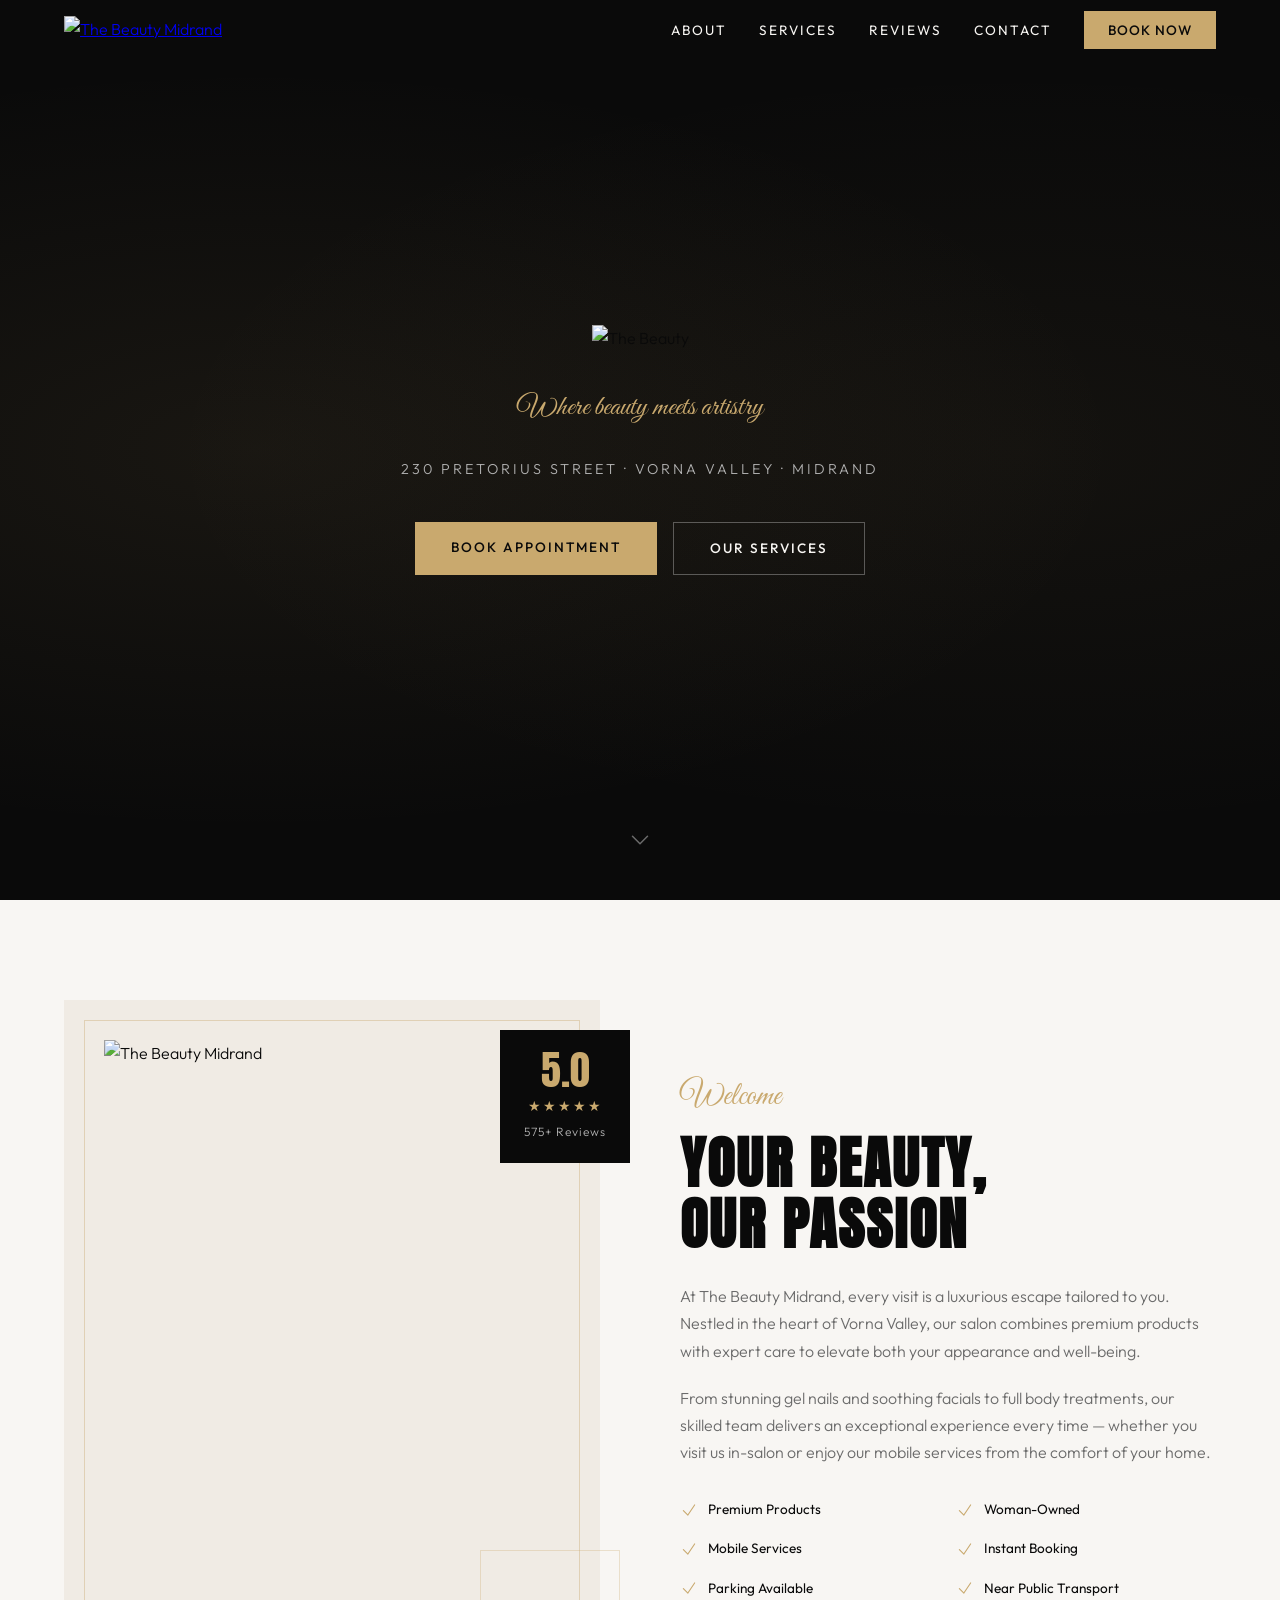
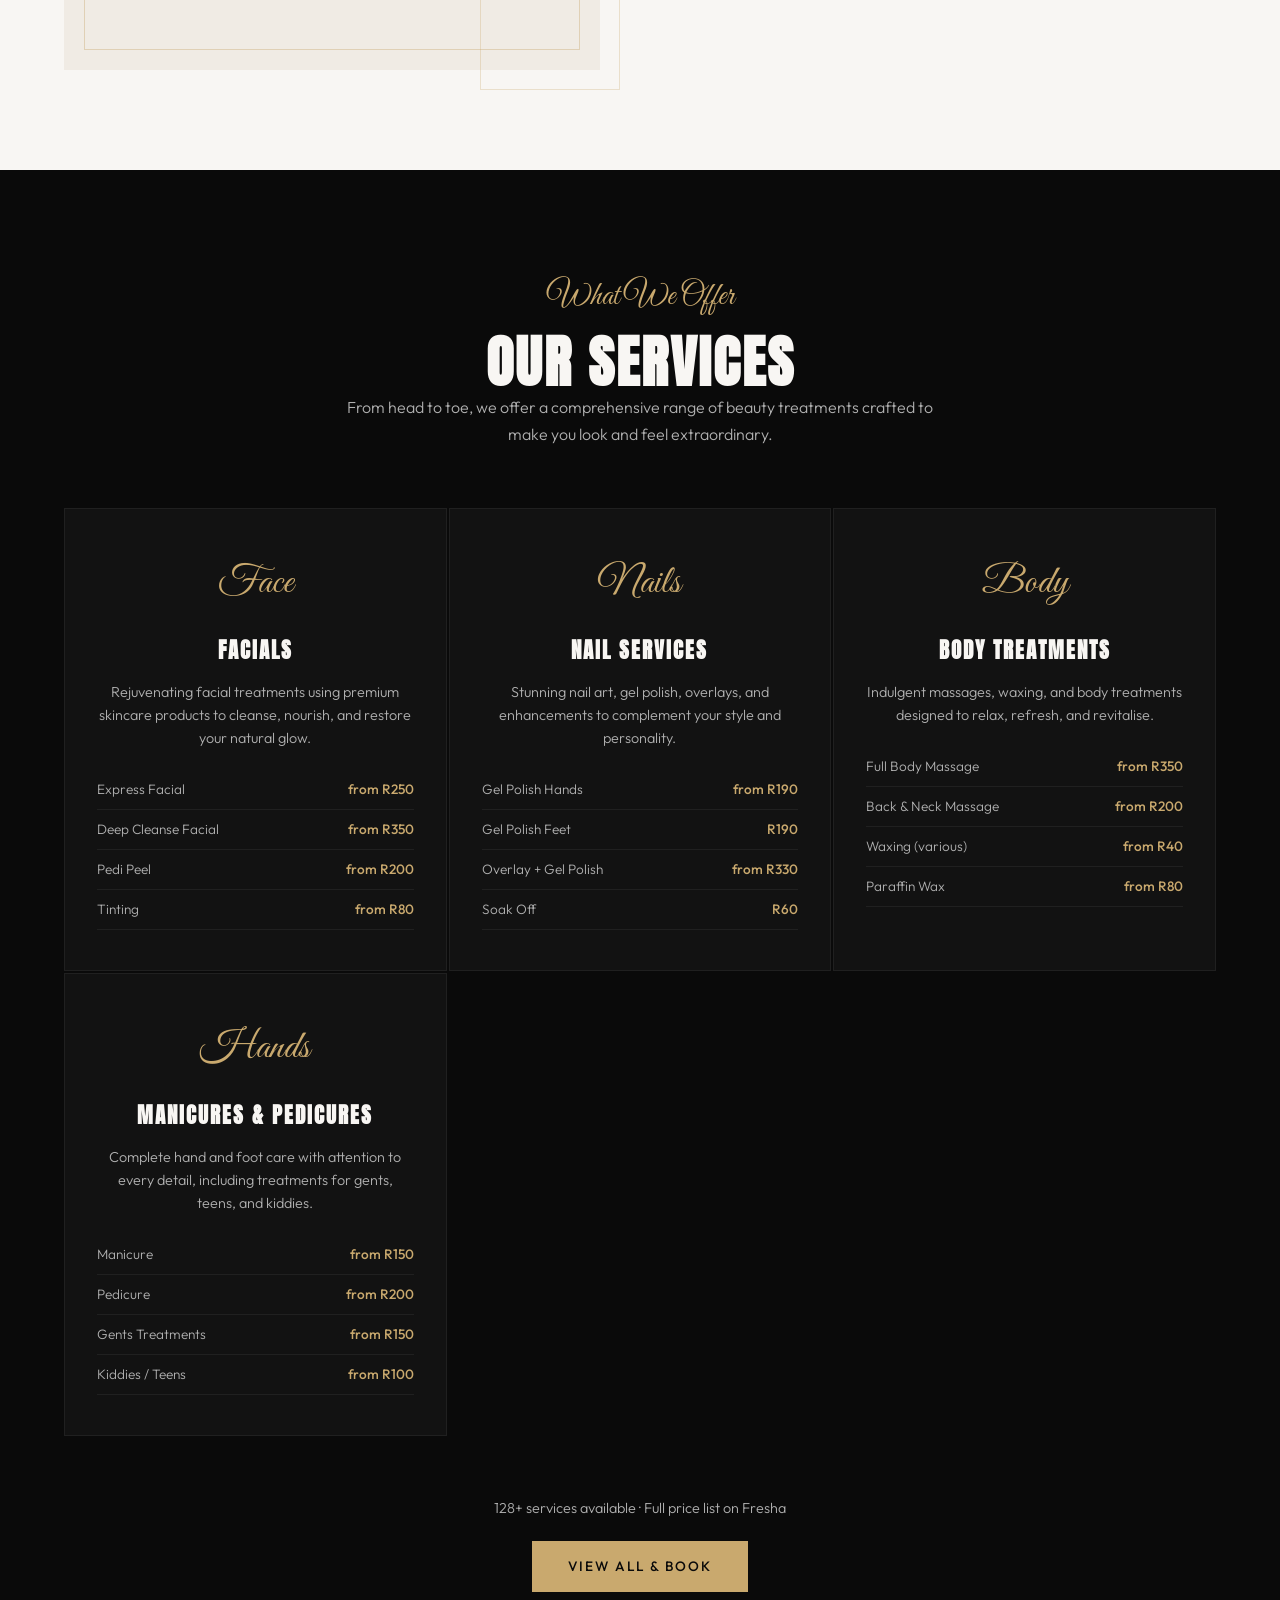
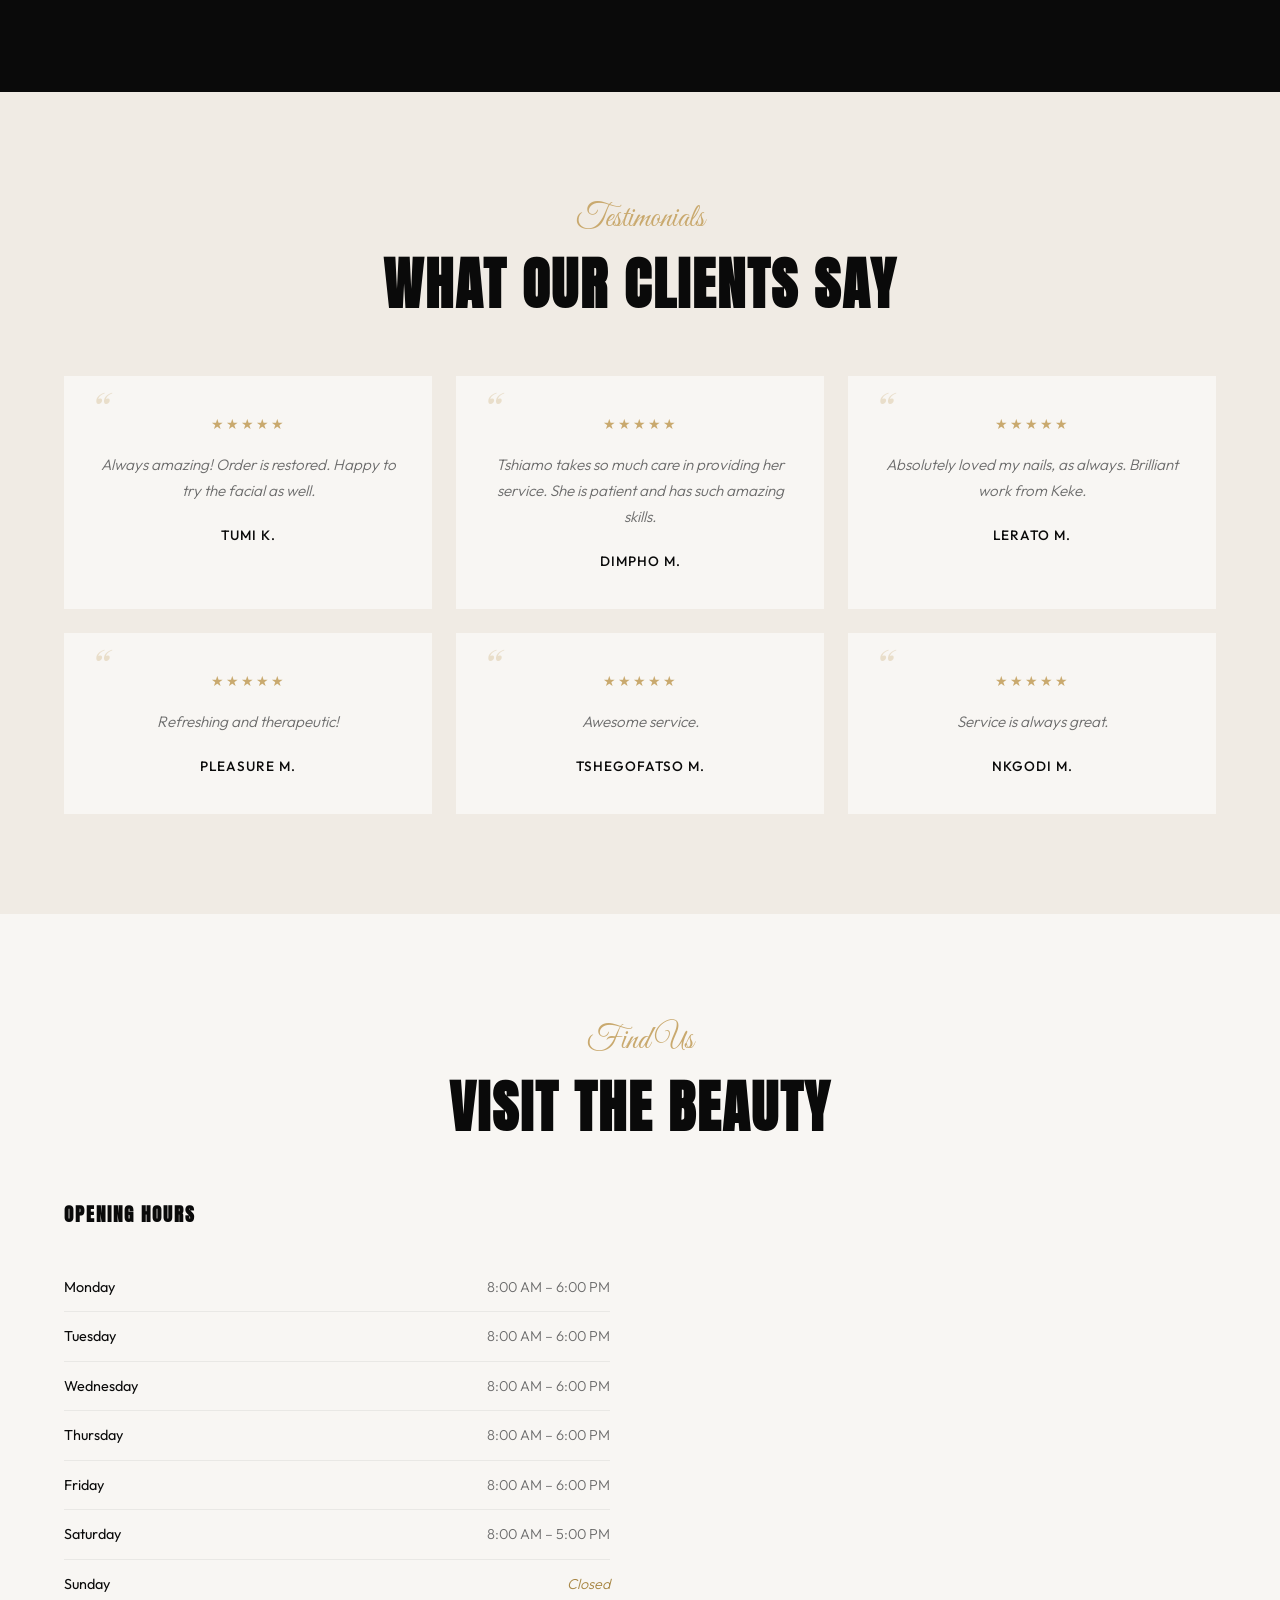
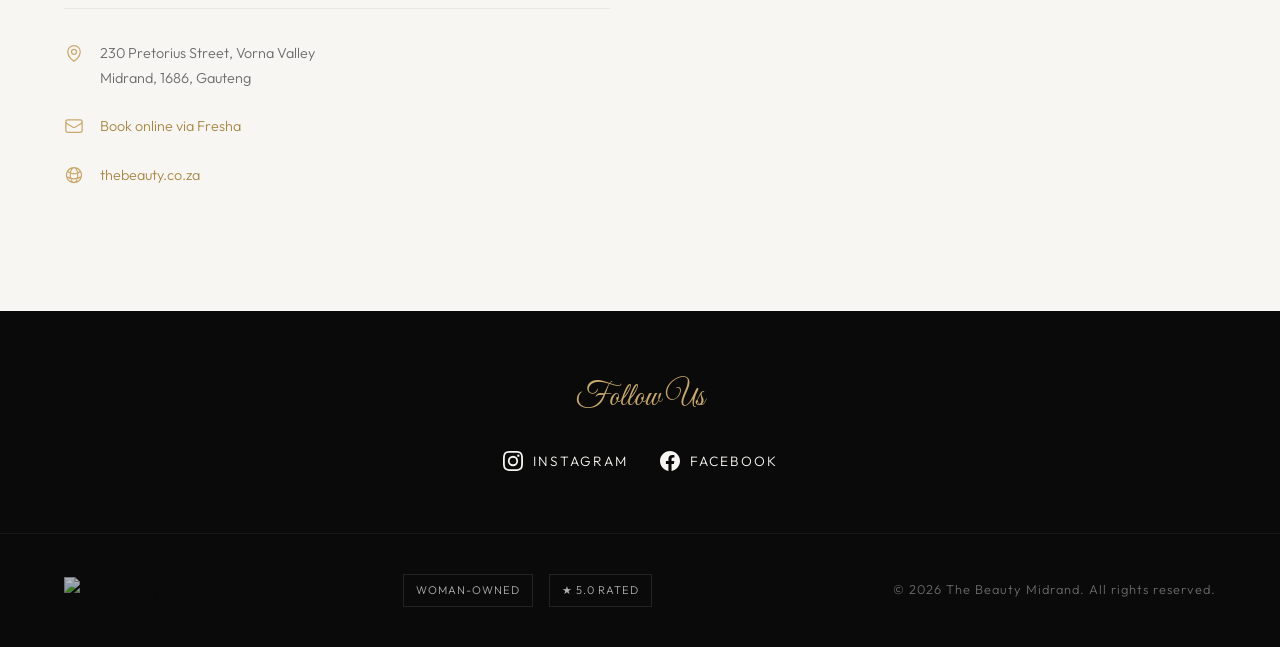
==== index.html @ 331b1744 "Add files via upload" ====
<!DOCTYPE html>
<html lang="en">
<head>
<meta charset="UTF-8">
<meta name="viewport" content="width=device-width, initial-scale=1.0">
<title>The Beauty Midrand | Face · Body · Nails</title>
<meta name="description" content="The Beauty Midrand - Premium beauty salon in Vorna Valley, Midrand. Face, body & nail treatments. 5-star rated. Book online now.">
<link rel="preconnect" href="https://fonts.googleapis.com">
<link rel="preconnect" href="https://fonts.gstatic.com" crossorigin>
<link href="https://fonts.googleapis.com/css2?family=Anton&family=Great+Vibes&family=Outfit:wght@300;400;500;600&display=swap" rel="stylesheet">
<style>
*, *::before, *::after { margin: 0; padding: 0; box-sizing: border-box; }

:root {
  --black: #0a0a0a;
  --white: #f8f6f3;
  --cream: #f0ebe4;
  --warm: #c9a96e;
  --warm-light: #d4bc8b;
  --warm-dark: #a88745;
  --gray: #6b6b6b;
  --gray-light: #b0b0b0;
  --font-display: 'Anton', sans-serif;
  --font-script: 'Great Vibes', cursive;
  --font-body: 'Outfit', sans-serif;
}

html { scroll-behavior: smooth; }

body {
  font-family: var(--font-body);
  background: var(--white);
  color: var(--black);
  overflow-x: hidden;
  font-weight: 300;
  line-height: 1.7;
}

/* ── UTILITY ── */
.container { max-width: 1200px; margin: 0 auto; padding: 0 24px; }
.section-pad { padding: 100px 0; }
.text-center { text-align: center; }

.section-label {
  font-family: var(--font-script);
  font-size: clamp(1.4rem, 3vw, 2rem);
  color: var(--warm);
  display: block;
  margin-bottom: 8px;
}

.section-title {
  font-family: var(--font-display);
  font-size: clamp(2rem, 5vw, 3.5rem);
  text-transform: uppercase;
  letter-spacing: 2px;
  line-height: 1.1;
}

/* ── NAVIGATION ── */
nav {
  position: fixed;
  top: 0;
  left: 0;
  width: 100%;
  z-index: 1000;
  padding: 16px 0;
  transition: all 0.4s ease;
}

nav.scrolled {
  background: rgba(10,10,10,0.95);
  backdrop-filter: blur(20px);
  padding: 10px 0;
  box-shadow: 0 2px 40px rgba(0,0,0,0.3);
}

nav .container {
  display: flex;
  justify-content: space-between;
  align-items: center;
}

.nav-logo img {
  height: 50px;
  transition: height 0.3s;
}

nav.scrolled .nav-logo img { height: 40px; }

.nav-links {
  display: flex;
  list-style: none;
  gap: 32px;
  align-items: center;
}

.nav-links a {
  color: var(--white);
  text-decoration: none;
  font-size: 0.85rem;
  font-weight: 400;
  letter-spacing: 2px;
  text-transform: uppercase;
  transition: color 0.3s;
  position: relative;
}

.nav-links a::after {
  content: '';
  position: absolute;
  bottom: -4px;
  left: 0;
  width: 0;
  height: 1px;
  background: var(--warm);
  transition: width 0.3s;
}

.nav-links a:hover { color: var(--warm); }
.nav-links a:hover::after { width: 100%; }

.nav-cta {
  background: var(--warm) !important;
  color: var(--black) !important;
  padding: 10px 24px;
  font-weight: 500 !important;
  letter-spacing: 1px !important;
  transition: all 0.3s !important;
}

.nav-cta::after { display: none !important; }
.nav-cta:hover { background: var(--warm-light) !important; transform: translateY(-1px); }

.mobile-toggle {
  display: none;
  flex-direction: column;
  gap: 5px;
  cursor: pointer;
  z-index: 1001;
}

.mobile-toggle span {
  width: 28px;
  height: 2px;
  background: var(--white);
  transition: all 0.3s;
}

/* ── HERO ── */
.hero {
  min-height: 100vh;
  background: var(--black);
  display: flex;
  align-items: center;
  justify-content: center;
  position: relative;
  overflow: hidden;
}

.hero::before {
  content: '';
  position: absolute;
  inset: 0;
  background:
    radial-gradient(ellipse at 20% 50%, rgba(201,169,110,0.08) 0%, transparent 60%),
    radial-gradient(ellipse at 80% 50%, rgba(201,169,110,0.05) 0%, transparent 60%);
}

.hero-content {
  text-align: center;
  position: relative;
  z-index: 2;
}

.hero-logo {
  width: min(340px, 70vw);
  margin-bottom: 32px;
  animation: fadeUp 1.2s ease both;
}

.hero-tagline {
  font-family: var(--font-script);
  color: var(--warm);
  font-size: clamp(1.2rem, 3vw, 1.8rem);
  animation: fadeUp 1.2s ease 0.3s both;
}

.hero-sub {
  color: var(--gray-light);
  font-size: 0.9rem;
  letter-spacing: 3px;
  text-transform: uppercase;
  margin-top: 24px;
  animation: fadeUp 1.2s ease 0.5s both;
}

.hero-buttons {
  margin-top: 40px;
  display: flex;
  gap: 16px;
  justify-content: center;
  flex-wrap: wrap;
  animation: fadeUp 1.2s ease 0.7s both;
}

.btn {
  display: inline-block;
  padding: 14px 36px;
  font-family: var(--font-body);
  font-size: 0.85rem;
  font-weight: 500;
  letter-spacing: 2px;
  text-transform: uppercase;
  text-decoration: none;
  transition: all 0.3s ease;
  cursor: pointer;
  border: none;
}

.btn-primary {
  background: var(--warm);
  color: var(--black);
}

.btn-primary:hover {
  background: var(--warm-light);
  transform: translateY(-2px);
  box-shadow: 0 8px 30px rgba(201,169,110,0.3);
}

.btn-outline {
  background: transparent;
  color: var(--white);
  border: 1px solid rgba(255,255,255,0.3);
}

.btn-outline:hover {
  border-color: var(--warm);
  color: var(--warm);
}

.scroll-indicator {
  position: absolute;
  bottom: 40px;
  left: 50%;
  transform: translateX(-50%);
  animation: bounce 2s infinite;
}

.scroll-indicator svg {
  width: 24px;
  height: 24px;
  stroke: var(--gray);
}

/* ── ABOUT ── */
.about { background: var(--white); }

.about-grid {
  display: grid;
  grid-template-columns: 1fr 1fr;
  gap: 80px;
  align-items: center;
}

.about-visual {
  position: relative;
}

.about-visual-box {
  width: 100%;
  aspect-ratio: 4/5;
  background: var(--cream);
  position: relative;
  overflow: hidden;
}

.about-visual-box::before {
  content: '';
  position: absolute;
  inset: 20px;
  border: 1px solid var(--warm);
  opacity: 0.4;
}

.about-visual-accent {
  position: absolute;
  bottom: -20px;
  right: -20px;
  width: 140px;
  height: 140px;
  border: 1px solid var(--warm);
  opacity: 0.3;
}

.about-rating {
  position: absolute;
  top: 30px;
  right: -30px;
  background: var(--black);
  color: var(--white);
  padding: 20px 24px;
  text-align: center;
  z-index: 2;
}

.about-rating-number {
  font-family: var(--font-display);
  font-size: 2.5rem;
  color: var(--warm);
  line-height: 1;
}

.about-rating-stars {
  color: var(--warm);
  font-size: 0.9rem;
  letter-spacing: 2px;
  margin: 4px 0;
}

.about-rating-count {
  font-size: 0.75rem;
  color: var(--gray-light);
  letter-spacing: 1px;
}

.about-text p {
  color: var(--gray);
  margin-bottom: 20px;
  font-size: 1rem;
}

.about-features {
  display: grid;
  grid-template-columns: 1fr 1fr;
  gap: 16px;
  margin-top: 32px;
}

.about-feature {
  display: flex;
  align-items: center;
  gap: 10px;
  font-size: 0.85rem;
  color: var(--black);
  font-weight: 400;
}

.about-feature svg {
  width: 18px;
  height: 18px;
  color: var(--warm);
  flex-shrink: 0;
}

/* ── SERVICES ── */
.services { background: var(--black); color: var(--white); }

.services-intro {
  max-width: 600px;
  margin: 0 auto 60px;
  color: var(--gray-light);
  font-size: 1rem;
}

.services-grid {
  display: grid;
  grid-template-columns: repeat(auto-fit, minmax(320px, 1fr));
  gap: 2px;
}

.service-card {
  background: rgba(255,255,255,0.03);
  padding: 40px 32px;
  position: relative;
  transition: all 0.4s ease;
  border: 1px solid rgba(255,255,255,0.06);
}

.service-card:hover {
  background: rgba(201,169,110,0.06);
  border-color: rgba(201,169,110,0.15);
}

.service-icon {
  font-family: var(--font-script);
  font-size: 2.5rem;
  color: var(--warm);
  margin-bottom: 16px;
  display: block;
}

.service-card h3 {
  font-family: var(--font-display);
  font-size: 1.3rem;
  text-transform: uppercase;
  letter-spacing: 2px;
  margin-bottom: 12px;
}

.service-card p {
  color: var(--gray-light);
  font-size: 0.9rem;
  line-height: 1.6;
  margin-bottom: 20px;
}

.service-items {
  list-style: none;
}

.service-items li {
  display: flex;
  justify-content: space-between;
  padding: 8px 0;
  border-bottom: 1px solid rgba(255,255,255,0.06);
  font-size: 0.85rem;
  color: var(--gray-light);
}

.service-items li span:last-child {
  color: var(--warm);
  font-weight: 500;
}

.services-cta {
  margin-top: 60px;
}

/* ── REVIEWS ── */
.reviews { background: var(--cream); }

.reviews-grid {
  display: grid;
  grid-template-columns: repeat(auto-fit, minmax(300px, 1fr));
  gap: 24px;
  margin-top: 60px;
}

.review-card {
  background: var(--white);
  padding: 36px;
  position: relative;
}

.review-card::before {
  content: '\201C';
  font-family: var(--font-script);
  font-size: 4rem;
  color: var(--warm);
  opacity: 0.3;
  position: absolute;
  top: 12px;
  left: 24px;
  line-height: 1;
}

.review-stars {
  color: var(--warm);
  letter-spacing: 2px;
  margin-bottom: 16px;
  font-size: 0.9rem;
}

.review-text {
  color: var(--gray);
  font-size: 0.95rem;
  font-style: italic;
  margin-bottom: 20px;
}

.review-author {
  font-weight: 500;
  font-size: 0.85rem;
  letter-spacing: 1px;
  text-transform: uppercase;
}

/* ── HOURS & LOCATION ── */
.location { background: var(--white); }

.location-grid {
  display: grid;
  grid-template-columns: 1fr 1fr;
  gap: 60px;
  align-items: start;
}

.hours-table {
  width: 100%;
  margin-top: 32px;
}

.hours-row {
  display: flex;
  justify-content: space-between;
  padding: 12px 0;
  border-bottom: 1px solid rgba(0,0,0,0.06);
  font-size: 0.9rem;
}

.hours-row .day { font-weight: 400; }
.hours-row .time { color: var(--gray); }
.hours-row.closed .time { color: var(--warm-dark); font-style: italic; }

.location-info {
  margin-top: 32px;
}

.location-detail {
  display: flex;
  gap: 16px;
  margin-bottom: 24px;
  align-items: flex-start;
}

.location-detail svg {
  width: 20px;
  height: 20px;
  color: var(--warm);
  flex-shrink: 0;
  margin-top: 2px;
}

.location-detail p {
  color: var(--gray);
  font-size: 0.9rem;
}

.location-detail a {
  color: var(--warm-dark);
  text-decoration: none;
  transition: color 0.3s;
}

.location-detail a:hover { color: var(--warm); }

.map-container {
  width: 100%;
  aspect-ratio: 1;
  background: var(--cream);
  position: relative;
  overflow: hidden;
}

.map-container iframe {
  width: 100%;
  height: 100%;
  border: 0;
  filter: grayscale(1) contrast(1.1);
  transition: filter 0.4s;
}

.map-container:hover iframe { filter: grayscale(0); }

/* ── SOCIALS STRIP ── */
.socials-strip {
  background: var(--black);
  padding: 60px 0;
  text-align: center;
}

.socials-strip .section-label { margin-bottom: 24px; }

.social-links {
  display: flex;
  justify-content: center;
  gap: 32px;
}

.social-link {
  display: flex;
  align-items: center;
  gap: 10px;
  color: var(--white);
  text-decoration: none;
  font-size: 0.85rem;
  letter-spacing: 2px;
  text-transform: uppercase;
  transition: color 0.3s;
}

.social-link:hover { color: var(--warm); }

.social-link svg {
  width: 20px;
  height: 20px;
}

/* ── FOOTER ── */
footer {
  background: var(--black);
  border-top: 1px solid rgba(255,255,255,0.06);
  padding: 40px 0;
}

.footer-content {
  display: flex;
  justify-content: space-between;
  align-items: center;
  flex-wrap: wrap;
  gap: 16px;
}

.footer-logo img { height: 40px; opacity: 0.7; }

.footer-text {
  color: var(--gray);
  font-size: 0.8rem;
  letter-spacing: 1px;
}

.footer-badges {
  display: flex;
  gap: 16px;
  align-items: center;
}

.footer-badge {
  font-size: 0.7rem;
  color: var(--gray-light);
  letter-spacing: 1px;
  text-transform: uppercase;
  padding: 6px 12px;
  border: 1px solid rgba(255,255,255,0.1);
}

/* ── ANIMATIONS ── */
@keyframes fadeUp {
  from { opacity: 0; transform: translateY(30px); }
  to { opacity: 1; transform: translateY(0); }
}

@keyframes bounce {
  0%, 100% { transform: translateX(-50%) translateY(0); }
  50% { transform: translateX(-50%) translateY(8px); }
}

.reveal {
  opacity: 0;
  transform: translateY(40px);
  transition: opacity 0.8s ease, transform 0.8s ease;
}

.reveal.visible {
  opacity: 1;
  transform: translateY(0);
}

/* ── RESPONSIVE ── */
@media (max-width: 768px) {
  .nav-links { display: none; }
  .nav-links.open {
    display: flex;
    flex-direction: column;
    position: fixed;
    inset: 0;
    background: rgba(10,10,10,0.98);
    justify-content: center;
    align-items: center;
    gap: 24px;
    z-index: 999;
  }
  .nav-links.open a { font-size: 1.1rem; }
  .mobile-toggle { display: flex; }
  .about-grid { grid-template-columns: 1fr; gap: 40px; }
  .about-visual { order: -1; }
  .about-rating { right: 10px; }
  .services-grid { grid-template-columns: 1fr; }
  .location-grid { grid-template-columns: 1fr; }
  .section-pad { padding: 60px 0; }
  .footer-content { flex-direction: column; text-align: center; }
}
</style>
</head>
<body>

<!-- NAVIGATION -->
<nav id="navbar">
  <div class="container">
    <a href="#" class="nav-logo">
      <img src="images/logo-dark.jpg" alt="The Beauty Midrand">
    </a>
    <ul class="nav-links" id="navLinks">
      <li><a href="#about">About</a></li>
      <li><a href="#services">Services</a></li>
      <li><a href="#reviews">Reviews</a></li>
      <li><a href="#contact">Contact</a></li>
      <li><a href="https://www.fresha.com/a/the-beauty-midrand-midrand-230-pretorius-street-mfqm803a" target="_blank" class="nav-cta">Book Now</a></li>
    </ul>
    <div class="mobile-toggle" id="mobileToggle" onclick="document.getElementById('navLinks').classList.toggle('open')">
      <span></span><span></span><span></span>
    </div>
  </div>
</nav>

<!-- HERO -->
<section class="hero">
  <div class="hero-content">
    <img src="images/logo-dark.jpg" alt="The Beauty" class="hero-logo">
    <div class="hero-tagline">Where beauty meets artistry</div>
    <div class="hero-sub">230 Pretorius Street · Vorna Valley · Midrand</div>
    <div class="hero-buttons">
      <a href="https://www.fresha.com/a/the-beauty-midrand-midrand-230-pretorius-street-mfqm803a" target="_blank" class="btn btn-primary">Book Appointment</a>
      <a href="#services" class="btn btn-outline">Our Services</a>
    </div>
  </div>
  <div class="scroll-indicator">
    <svg xmlns="http://www.w3.org/2000/svg" fill="none" viewBox="0 0 24 24" stroke-width="1.5" stroke="currentColor"><path stroke-linecap="round" stroke-linejoin="round" d="m19.5 8.25-7.5 7.5-7.5-7.5"/></svg>
  </div>
</section>

<!-- ABOUT -->
<section class="about section-pad" id="about">
  <div class="container">
    <div class="about-grid">
      <div class="about-visual reveal">
        <div class="about-visual-box">
          <img src="images/logo-light.jpg" alt="The Beauty Midrand" style="width:100%;height:100%;object-fit:contain;padding:40px;">
        </div>
        <div class="about-visual-accent"></div>
        <div class="about-rating">
          <div class="about-rating-number">5.0</div>
          <div class="about-rating-stars">★★★★★</div>
          <div class="about-rating-count">575+ Reviews</div>
        </div>
      </div>
      <div class="about-text reveal">
        <span class="section-label">Welcome</span>
        <h2 class="section-title">Your Beauty,<br>Our Passion</h2>
        <br>
        <p>At The Beauty Midrand, every visit is a luxurious escape tailored to you. Nestled in the heart of Vorna Valley, our salon combines premium products with expert care to elevate both your appearance and well-being.</p>
        <p>From stunning gel nails and soothing facials to full body treatments, our skilled team delivers an exceptional experience every time — whether you visit us in-salon or enjoy our mobile services from the comfort of your home.</p>
        <div class="about-features">
          <div class="about-feature">
            <svg xmlns="http://www.w3.org/2000/svg" fill="none" viewBox="0 0 24 24" stroke-width="1.5" stroke="currentColor"><path stroke-linecap="round" stroke-linejoin="round" d="m4.5 12.75 6 6 9-13.5"/></svg>
            Premium Products
          </div>
          <div class="about-feature">
            <svg xmlns="http://www.w3.org/2000/svg" fill="none" viewBox="0 0 24 24" stroke-width="1.5" stroke="currentColor"><path stroke-linecap="round" stroke-linejoin="round" d="m4.5 12.75 6 6 9-13.5"/></svg>
            Woman-Owned
          </div>
          <div class="about-feature">
            <svg xmlns="http://www.w3.org/2000/svg" fill="none" viewBox="0 0 24 24" stroke-width="1.5" stroke="currentColor"><path stroke-linecap="round" stroke-linejoin="round" d="m4.5 12.75 6 6 9-13.5"/></svg>
            Mobile Services
          </div>
          <div class="about-feature">
            <svg xmlns="http://www.w3.org/2000/svg" fill="none" viewBox="0 0 24 24" stroke-width="1.5" stroke="currentColor"><path stroke-linecap="round" stroke-linejoin="round" d="m4.5 12.75 6 6 9-13.5"/></svg>
            Instant Booking
          </div>
          <div class="about-feature">
            <svg xmlns="http://www.w3.org/2000/svg" fill="none" viewBox="0 0 24 24" stroke-width="1.5" stroke="currentColor"><path stroke-linecap="round" stroke-linejoin="round" d="m4.5 12.75 6 6 9-13.5"/></svg>
            Parking Available
          </div>
          <div class="about-feature">
            <svg xmlns="http://www.w3.org/2000/svg" fill="none" viewBox="0 0 24 24" stroke-width="1.5" stroke="currentColor"><path stroke-linecap="round" stroke-linejoin="round" d="m4.5 12.75 6 6 9-13.5"/></svg>
            Near Public Transport
          </div>
        </div>
      </div>
    </div>
  </div>
</section>

<!-- SERVICES -->
<section class="services section-pad" id="services">
  <div class="container text-center">
    <span class="section-label reveal">What We Offer</span>
    <h2 class="section-title reveal" style="color:var(--white)">Our Services</h2>
    <p class="services-intro reveal">From head to toe, we offer a comprehensive range of beauty treatments crafted to make you look and feel extraordinary.</p>

    <div class="services-grid">
      <div class="service-card reveal">
        <span class="service-icon">Face</span>
        <h3>Facials</h3>
        <p>Rejuvenating facial treatments using premium skincare products to cleanse, nourish, and restore your natural glow.</p>
        <ul class="service-items">
          <li><span>Express Facial</span><span>from R250</span></li>
          <li><span>Deep Cleanse Facial</span><span>from R350</span></li>
          <li><span>Pedi Peel</span><span>from R200</span></li>
          <li><span>Tinting</span><span>from R80</span></li>
        </ul>
      </div>
      <div class="service-card reveal">
        <span class="service-icon">Nails</span>
        <h3>Nail Services</h3>
        <p>Stunning nail art, gel polish, overlays, and enhancements to complement your style and personality.</p>
        <ul class="service-items">
          <li><span>Gel Polish Hands</span><span>from R190</span></li>
          <li><span>Gel Polish Feet</span><span>R190</span></li>
          <li><span>Overlay + Gel Polish</span><span>from R330</span></li>
          <li><span>Soak Off</span><span>R60</span></li>
        </ul>
      </div>
      <div class="service-card reveal">
        <span class="service-icon">Body</span>
        <h3>Body Treatments</h3>
        <p>Indulgent massages, waxing, and body treatments designed to relax, refresh, and revitalise.</p>
        <ul class="service-items">
          <li><span>Full Body Massage</span><span>from R350</span></li>
          <li><span>Back &amp; Neck Massage</span><span>from R200</span></li>
          <li><span>Waxing (various)</span><span>from R40</span></li>
          <li><span>Paraffin Wax</span><span>from R80</span></li>
        </ul>
      </div>
      <div class="service-card reveal">
        <span class="service-icon">Hands</span>
        <h3>Manicures &amp; Pedicures</h3>
        <p>Complete hand and foot care with attention to every detail, including treatments for gents, teens, and kiddies.</p>
        <ul class="service-items">
          <li><span>Manicure</span><span>from R150</span></li>
          <li><span>Pedicure</span><span>from R200</span></li>
          <li><span>Gents Treatments</span><span>from R150</span></li>
          <li><span>Kiddies / Teens</span><span>from R100</span></li>
        </ul>
      </div>
    </div>

    <div class="services-cta reveal">
      <p style="color:var(--gray-light);margin-bottom:20px;font-size:0.9rem;">128+ services available · Full price list on Fresha</p>
      <a href="https://www.fresha.com/a/the-beauty-midrand-midrand-230-pretorius-street-mfqm803a" target="_blank" class="btn btn-primary">View All &amp; Book</a>
    </div>
  </div>
</section>

<!-- REVIEWS -->
<section class="reviews section-pad" id="reviews">
  <div class="container text-center">
    <span class="section-label reveal">Testimonials</span>
    <h2 class="section-title reveal">What Our Clients Say</h2>

    <div class="reviews-grid">
      <div class="review-card reveal">
        <div class="review-stars">★★★★★</div>
        <p class="review-text">Always amazing! Order is restored. Happy to try the facial as well.</p>
        <div class="review-author">Tumi K.</div>
      </div>
      <div class="review-card reveal">
        <div class="review-stars">★★★★★</div>
        <p class="review-text">Tshiamo takes so much care in providing her service. She is patient and has such amazing skills.</p>
        <div class="review-author">Dimpho M.</div>
      </div>
      <div class="review-card reveal">
        <div class="review-stars">★★★★★</div>
        <p class="review-text">Absolutely loved my nails, as always. Brilliant work from Keke.</p>
        <div class="review-author">Lerato M.</div>
      </div>
      <div class="review-card reveal">
        <div class="review-stars">★★★★★</div>
        <p class="review-text">Refreshing and therapeutic!</p>
        <div class="review-author">Pleasure M.</div>
      </div>
      <div class="review-card reveal">
        <div class="review-stars">★★★★★</div>
        <p class="review-text">Awesome service.</p>
        <div class="review-author">Tshegofatso M.</div>
      </div>
      <div class="review-card reveal">
        <div class="review-stars">★★★★★</div>
        <p class="review-text">Service is always great.</p>
        <div class="review-author">Nkgodi M.</div>
      </div>
    </div>
  </div>
</section>

<!-- CONTACT / LOCATION -->
<section class="location section-pad" id="contact">
  <div class="container">
    <div class="text-center" style="margin-bottom:60px;">
      <span class="section-label reveal">Find Us</span>
      <h2 class="section-title reveal">Visit The Beauty</h2>
    </div>
    <div class="location-grid">
      <div class="reveal">
        <h3 style="font-family:var(--font-display);font-size:1.2rem;letter-spacing:2px;text-transform:uppercase;margin-bottom:8px;">Opening Hours</h3>
        <div class="hours-table">
          <div class="hours-row"><span class="day">Monday</span><span class="time">8:00 AM – 6:00 PM</span></div>
          <div class="hours-row"><span class="day">Tuesday</span><span class="time">8:00 AM – 6:00 PM</span></div>
          <div class="hours-row"><span class="day">Wednesday</span><span class="time">8:00 AM – 6:00 PM</span></div>
          <div class="hours-row"><span class="day">Thursday</span><span class="time">8:00 AM – 6:00 PM</span></div>
          <div class="hours-row"><span class="day">Friday</span><span class="time">8:00 AM – 6:00 PM</span></div>
          <div class="hours-row"><span class="day">Saturday</span><span class="time">8:00 AM – 5:00 PM</span></div>
          <div class="hours-row closed"><span class="day">Sunday</span><span class="time">Closed</span></div>
        </div>

        <div class="location-info">
          <div class="location-detail">
            <svg xmlns="http://www.w3.org/2000/svg" fill="none" viewBox="0 0 24 24" stroke-width="1.5" stroke="currentColor"><path stroke-linecap="round" stroke-linejoin="round" d="M15 10.5a3 3 0 1 1-6 0 3 3 0 0 1 6 0Z"/><path stroke-linecap="round" stroke-linejoin="round" d="M19.5 10.5c0 7.142-7.5 11.25-7.5 11.25S4.5 17.642 4.5 10.5a7.5 7.5 0 1 1 15 0Z"/></svg>
            <p>230 Pretorius Street, Vorna Valley<br>Midrand, 1686, Gauteng</p>
          </div>
          <div class="location-detail">
            <svg xmlns="http://www.w3.org/2000/svg" fill="none" viewBox="0 0 24 24" stroke-width="1.5" stroke="currentColor"><path stroke-linecap="round" stroke-linejoin="round" d="M21.75 6.75v10.5a2.25 2.25 0 0 1-2.25 2.25h-15a2.25 2.25 0 0 1-2.25-2.25V6.75m19.5 0A2.25 2.25 0 0 0 19.5 4.5h-15a2.25 2.25 0 0 0-2.25 2.25m19.5 0v.243a2.25 2.25 0 0 1-1.07 1.916l-7.5 4.615a2.25 2.25 0 0 1-2.36 0L3.32 8.91a2.25 2.25 0 0 1-1.07-1.916V6.75"/></svg>
            <p><a href="https://www.fresha.com/a/the-beauty-midrand-midrand-230-pretorius-street-mfqm803a" target="_blank">Book online via Fresha</a></p>
          </div>
          <div class="location-detail">
            <svg xmlns="http://www.w3.org/2000/svg" fill="none" viewBox="0 0 24 24" stroke-width="1.5" stroke="currentColor"><path stroke-linecap="round" stroke-linejoin="round" d="M12 21a9.004 9.004 0 0 0 8.716-6.747M12 21a9.004 9.004 0 0 1-8.716-6.747M12 21c2.485 0 4.5-4.03 4.5-9S14.485 3 12 3m0 18c-2.485 0-4.5-4.03-4.5-9S9.515 3 12 3m0 0a8.997 8.997 0 0 1 7.843 4.582M12 3a8.997 8.997 0 0 0-7.843 4.582m15.686 0A11.953 11.953 0 0 1 12 10.5c-2.998 0-5.74-1.1-7.843-2.918m15.686 0A8.959 8.959 0 0 1 21 12c0 .778-.099 1.533-.284 2.253m0 0A17.919 17.919 0 0 1 12 16.5c-3.162 0-6.133-.815-8.716-2.247m0 0A9.015 9.015 0 0 1 3 12c0-1.605.42-3.113 1.157-4.418"/></svg>
            <p><a href="https://thebeauty.co.za">thebeauty.co.za</a></p>
          </div>
        </div>
      </div>
      <div class="map-container reveal">
        <iframe src="https://www.google.com/maps/embed?pb=!1m18!1m12!1m3!1d3585.47!2d28.1134!3d-26.0067!2m3!1f0!2f0!3f0!3m2!1i1024!2i768!4f13.1!3m3!1m2!1s0x0%3A0x0!2zMjbCsDAwJzI0LjEiUyAyOMKwMDYnNDguMSJF!5e0!3m2!1sen!2sza!4v1" allowfullscreen loading="lazy" referrerpolicy="no-referrer-when-downgrade"></iframe>
      </div>
    </div>
  </div>
</section>

<!-- SOCIAL STRIP -->
<section class="socials-strip">
  <div class="container">
    <span class="section-label">Follow Us</span>
    <div class="social-links">
      <a href="https://www.instagram.com/thebeautymidrand/" target="_blank" class="social-link">
        <svg viewBox="0 0 24 24" fill="currentColor"><path d="M12 2.163c3.204 0 3.584.012 4.85.07 3.252.148 4.771 1.691 4.919 4.919.058 1.265.069 1.645.069 4.849 0 3.205-.012 3.584-.069 4.849-.149 3.225-1.664 4.771-4.919 4.919-1.266.058-1.644.07-4.85.07-3.204 0-3.584-.012-4.849-.07-3.26-.149-4.771-1.699-4.919-4.92-.058-1.265-.07-1.644-.07-4.849 0-3.204.013-3.583.07-4.849.149-3.227 1.664-4.771 4.919-4.919 1.266-.057 1.645-.069 4.849-.069zM12 0C8.741 0 8.333.014 7.053.072 2.695.272.273 2.69.073 7.052.014 8.333 0 8.741 0 12c0 3.259.014 3.668.072 4.948.2 4.358 2.618 6.78 6.98 6.98C8.333 23.986 8.741 24 12 24c3.259 0 3.668-.014 4.948-.072 4.354-.2 6.782-2.618 6.979-6.98.059-1.28.073-1.689.073-4.948 0-3.259-.014-3.667-.072-4.947-.196-4.354-2.617-6.78-6.979-6.98C15.668.014 15.259 0 12 0zm0 5.838a6.162 6.162 0 100 12.324 6.162 6.162 0 000-12.324zM12 16a4 4 0 110-8 4 4 0 010 8zm6.406-11.845a1.44 1.44 0 100 2.881 1.44 1.44 0 000-2.881z"/></svg>
        Instagram
      </a>
      <a href="https://www.facebook.com/thebeautymidrand/" target="_blank" class="social-link">
        <svg viewBox="0 0 24 24" fill="currentColor"><path d="M24 12.073c0-6.627-5.373-12-12-12s-12 5.373-12 12c0 5.99 4.388 10.954 10.125 11.854v-8.385H7.078v-3.47h3.047V9.43c0-3.007 1.792-4.669 4.533-4.669 1.312 0 2.686.235 2.686.235v2.953H15.83c-1.491 0-1.956.925-1.956 1.874v2.25h3.328l-.532 3.47h-2.796v8.385C19.612 23.027 24 18.062 24 12.073z"/></svg>
        Facebook
      </a>
    </div>
  </div>
</section>

<!-- FOOTER -->
<footer>
  <div class="container">
    <div class="footer-content">
      <div class="footer-logo">
        <img src="images/logo-dark.jpg" alt="The Beauty">
      </div>
      <div class="footer-badges">
        <span class="footer-badge">Woman-Owned</span>
        <span class="footer-badge">★ 5.0 Rated</span>
      </div>
      <div class="footer-text">&copy; 2026 The Beauty Midrand. All rights reserved.</div>
    </div>
  </div>
</footer>

<script>
// Navbar scroll effect
const navbar = document.getElementById('navbar');
window.addEventListener('scroll', () => {
  navbar.classList.toggle('scrolled', window.scrollY > 60);
});

// Scroll reveal
const reveals = document.querySelectorAll('.reveal');
const observer = new IntersectionObserver((entries) => {
  entries.forEach((entry, i) => {
    if (entry.isIntersecting) {
      setTimeout(() => entry.target.classList.add('visible'), i * 100);
      observer.unobserve(entry.target);
    }
  });
}, { threshold: 0.1 });

reveals.forEach(el => observer.observe(el));

// Close mobile nav on link click
document.querySelectorAll('.nav-links a').forEach(link => {
  link.addEventListener('click', () => {
    document.getElementById('navLinks').classList.remove('open');
  });
});
</script>

</body>
</html>
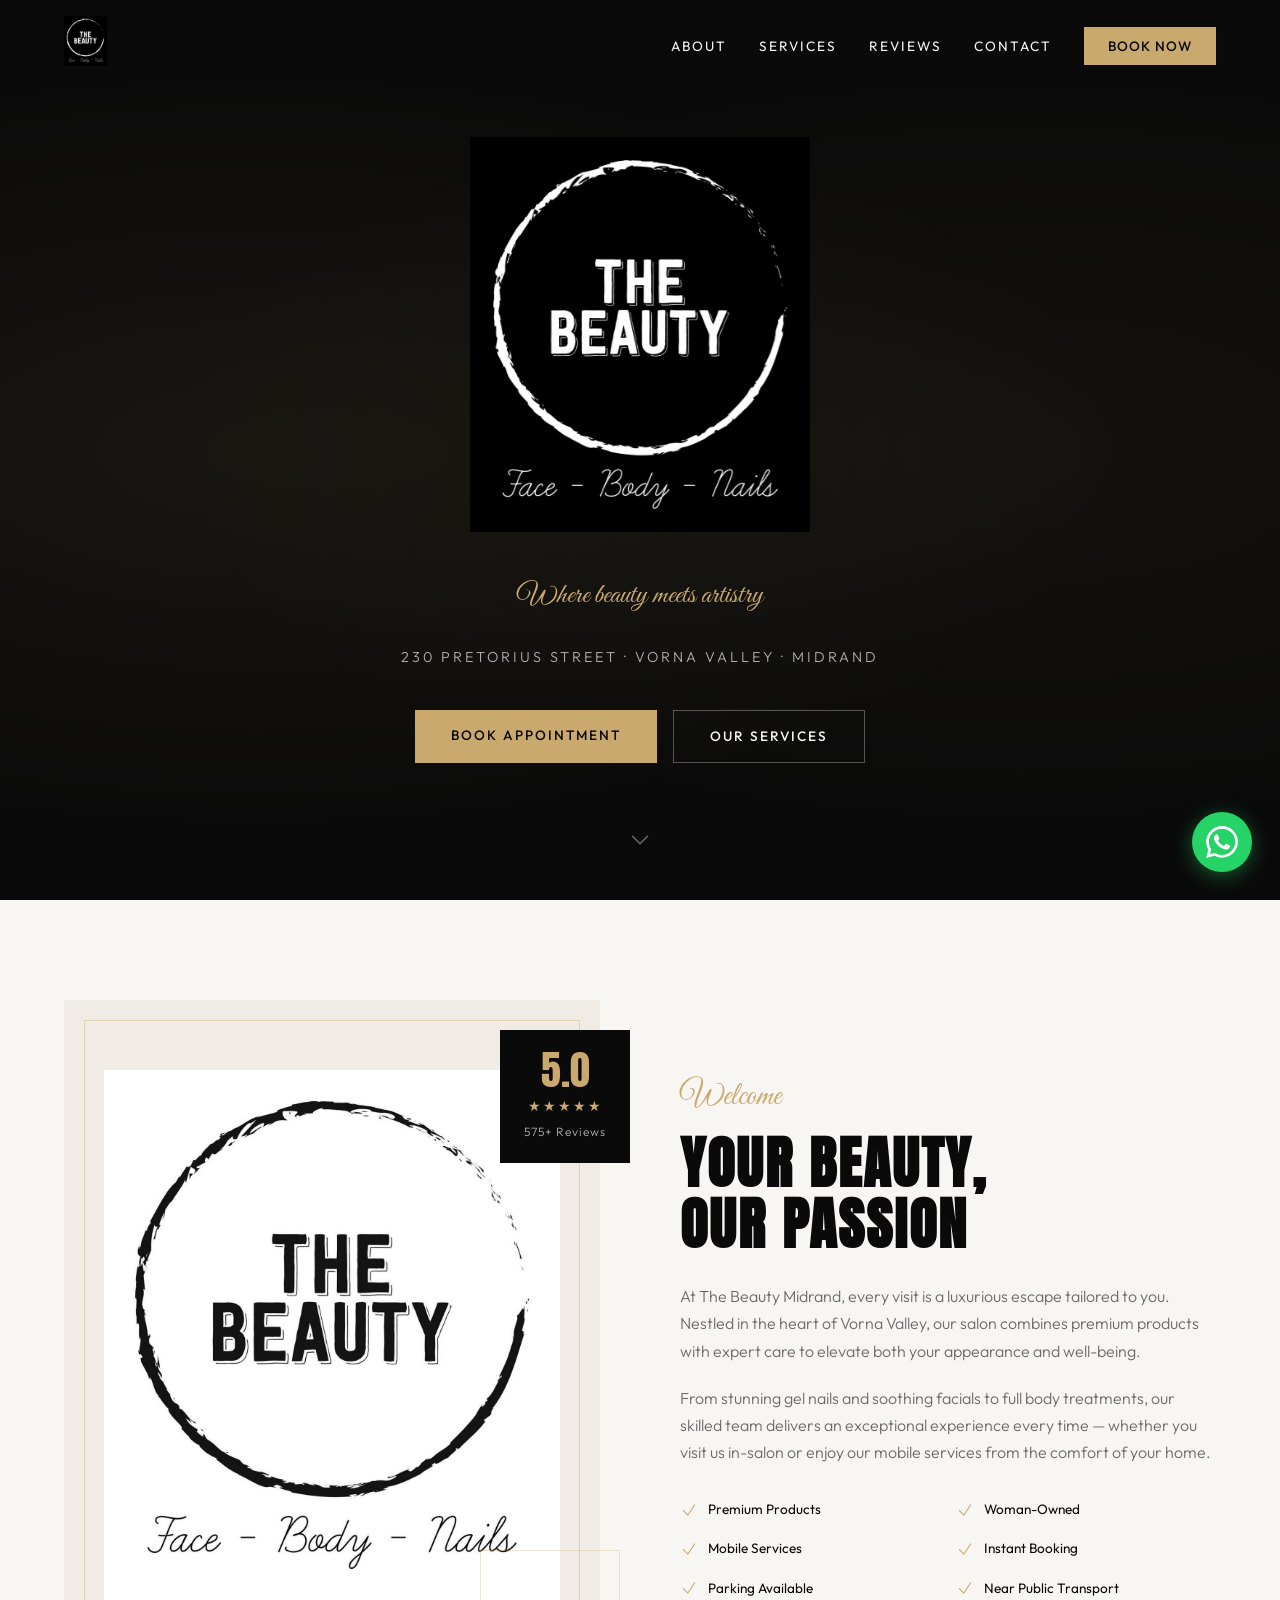
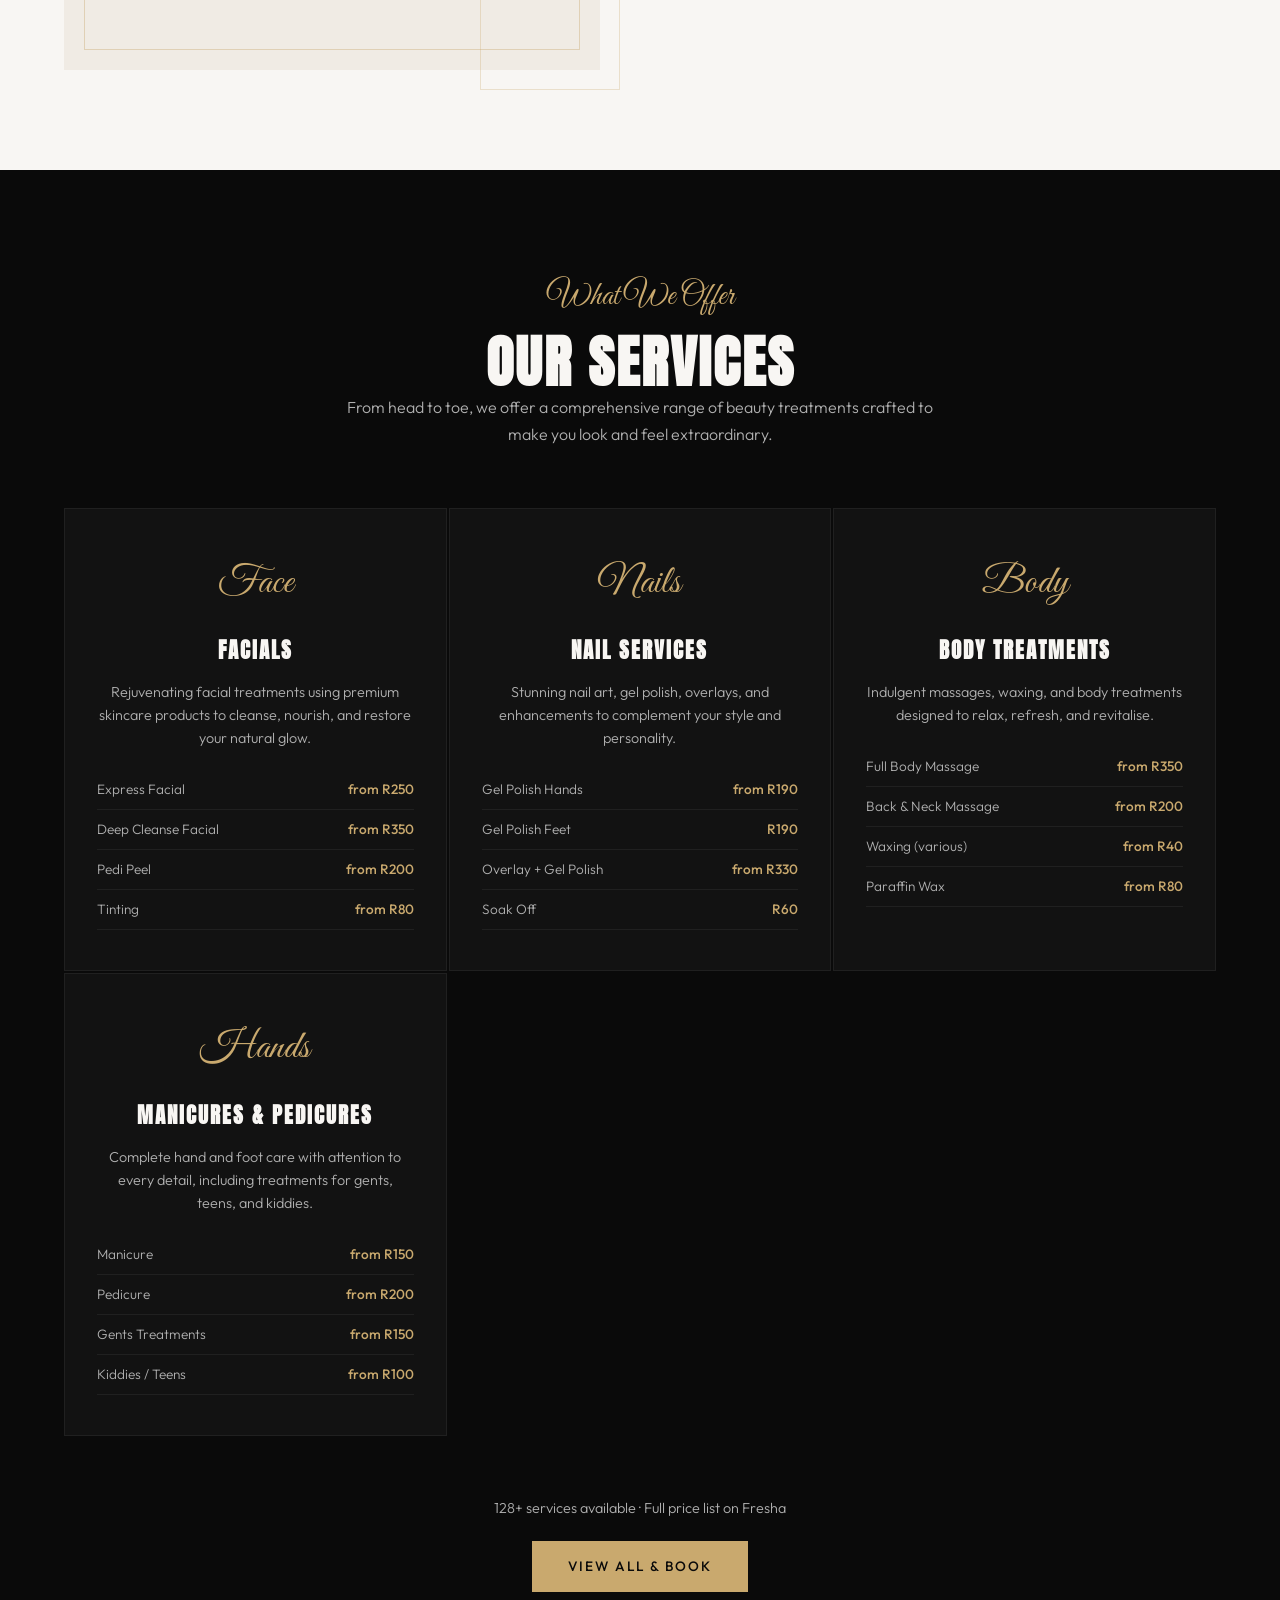
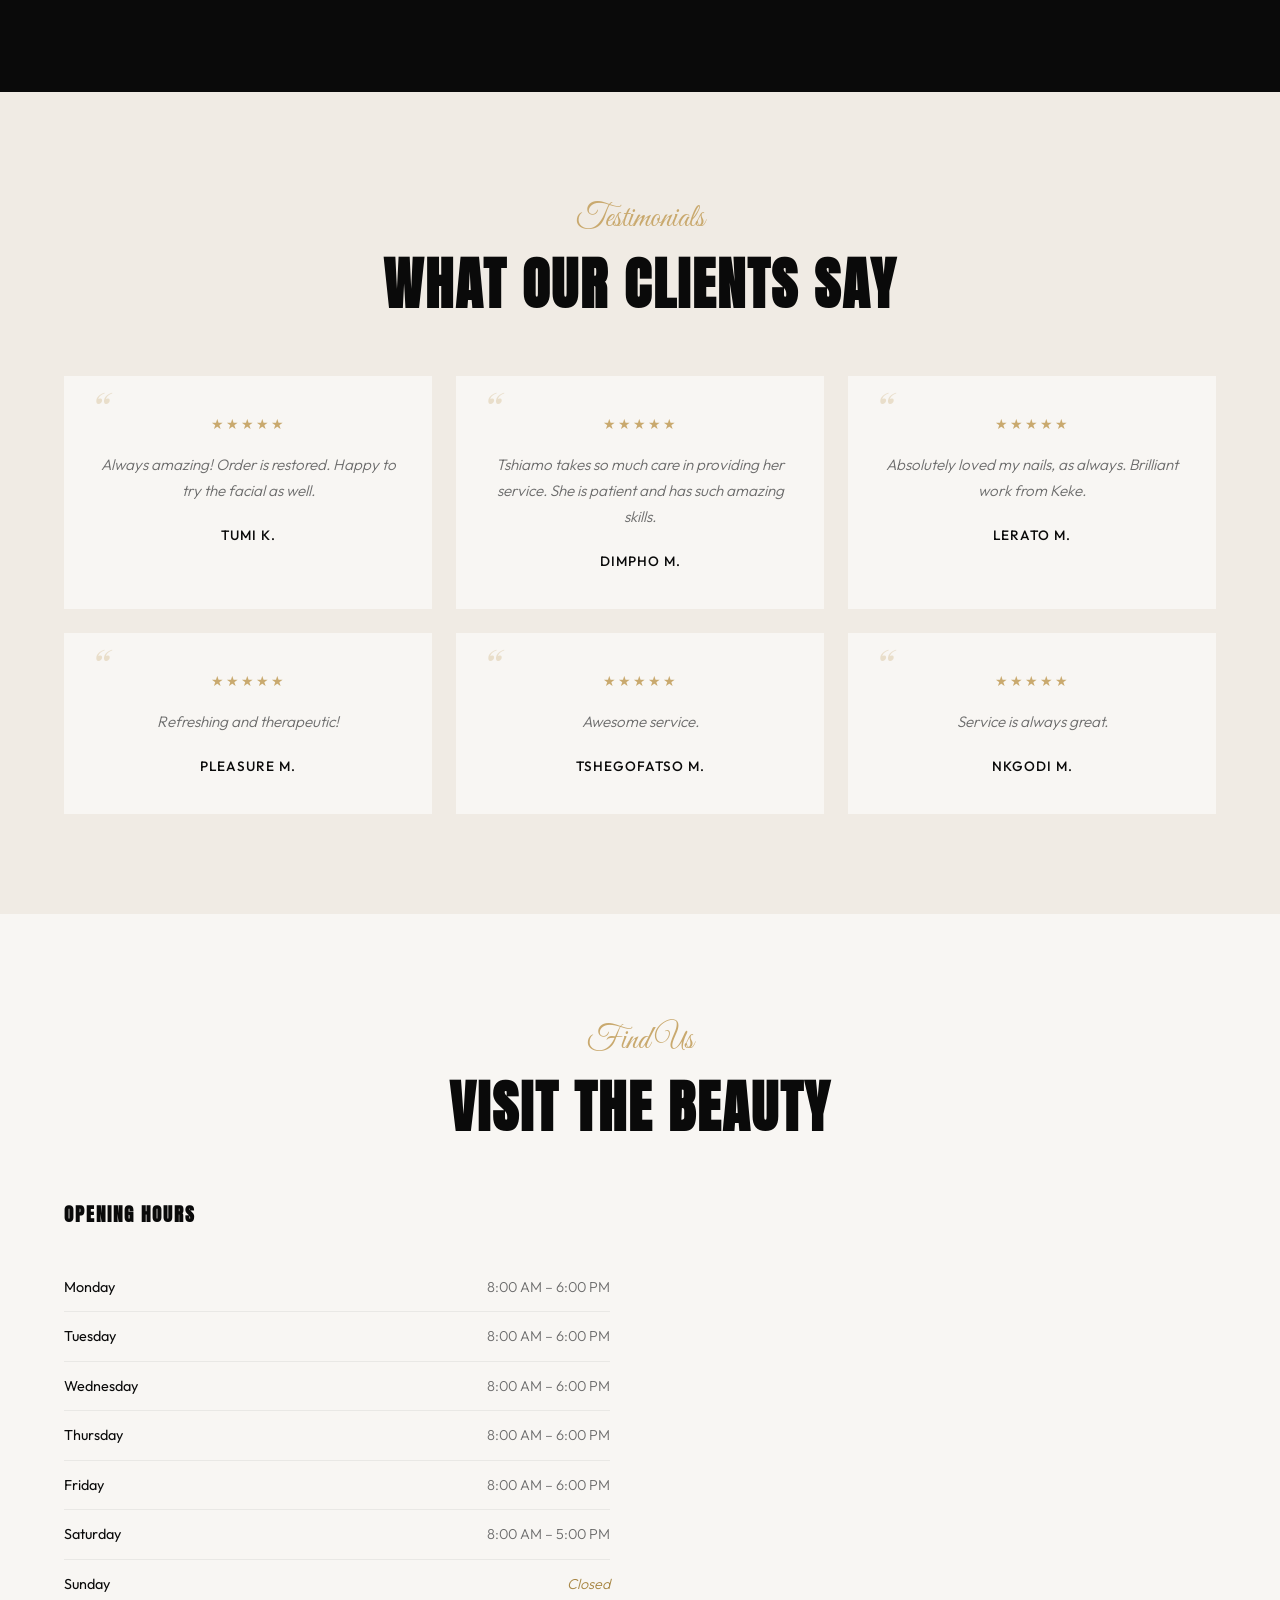
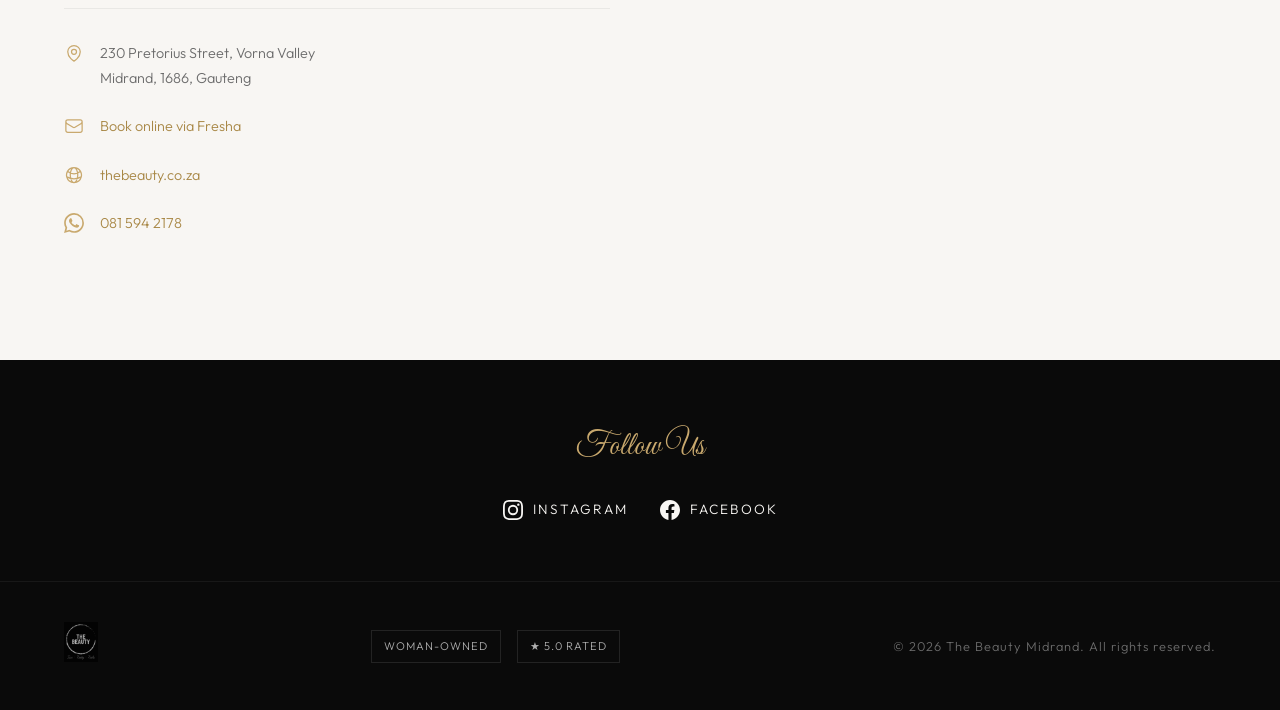
==== commit f25ff05e: "Add files via upload WhatsApp contact addition" ====
--- a/index.html
+++ b/index.html
@@ -624,6 +624,35 @@
   text-transform: uppercase;
   padding: 6px 12px;
   border: 1px solid rgba(255,255,255,0.1);
+}
+
+/* ── WHATSAPP FLOAT ── */
+.whatsapp-float {
+  position: fixed;
+  bottom: 28px;
+  right: 28px;
+  width: 56px;
+  height: 56px;
+  background: #25D366;
+  border-radius: 50%;
+  display: flex;
+  align-items: center;
+  justify-content: center;
+  z-index: 999;
+  box-shadow: 0 4px 20px rgba(37,211,102,0.4);
+  transition: all 0.3s ease;
+  text-decoration: none;
+}
+
+.whatsapp-float:hover {
+  transform: scale(1.1);
+  box-shadow: 0 6px 28px rgba(37,211,102,0.5);
+}
+
+.whatsapp-float svg {
+  width: 28px;
+  height: 28px;
+  fill: #fff;
 }
 
 /* ── ANIMATIONS ── */
@@ -672,6 +701,51 @@
   .section-pad { padding: 60px 0; }
   .footer-content { flex-direction: column; text-align: center; }
 }
+/* ── WHATSAPP FLOATING BUTTON ── */
+.whatsapp-float {
+  position: fixed;
+  bottom: 28px;
+  right: 28px;
+  z-index: 999;
+  width: 60px;
+  height: 60px;
+  background: #25D366;
+  border-radius: 50%;
+  display: flex;
+  align-items: center;
+  justify-content: center;
+  box-shadow: 0 4px 20px rgba(37,211,102,0.4);
+  transition: all 0.3s ease;
+  text-decoration: none;
+}
+
+.whatsapp-float:hover {
+  transform: scale(1.1);
+  box-shadow: 0 6px 30px rgba(37,211,102,0.5);
+}
+
+.whatsapp-float svg {
+  width: 32px;
+  height: 32px;
+  fill: #fff;
+}
+
+.whatsapp-float .tooltip {
+  position: absolute;
+  right: 72px;
+  background: var(--black);
+  color: var(--white);
+  padding: 8px 16px;
+  border-radius: 4px;
+  font-size: 0.8rem;
+  letter-spacing: 1px;
+  white-space: nowrap;
+  opacity: 0;
+  pointer-events: none;
+  transition: opacity 0.3s;
+}
+
+.whatsapp-float:hover .tooltip { opacity: 1; }
 </style>
 </head>
 <body>
@@ -898,6 +972,10 @@
             <svg xmlns="http://www.w3.org/2000/svg" fill="none" viewBox="0 0 24 24" stroke-width="1.5" stroke="currentColor"><path stroke-linecap="round" stroke-linejoin="round" d="M12 21a9.004 9.004 0 0 0 8.716-6.747M12 21a9.004 9.004 0 0 1-8.716-6.747M12 21c2.485 0 4.5-4.03 4.5-9S14.485 3 12 3m0 18c-2.485 0-4.5-4.03-4.5-9S9.515 3 12 3m0 0a8.997 8.997 0 0 1 7.843 4.582M12 3a8.997 8.997 0 0 0-7.843 4.582m15.686 0A11.953 11.953 0 0 1 12 10.5c-2.998 0-5.74-1.1-7.843-2.918m15.686 0A8.959 8.959 0 0 1 21 12c0 .778-.099 1.533-.284 2.253m0 0A17.919 17.919 0 0 1 12 16.5c-3.162 0-6.133-.815-8.716-2.247m0 0A9.015 9.015 0 0 1 3 12c0-1.605.42-3.113 1.157-4.418"/></svg>
             <p><a href="https://thebeauty.co.za">thebeauty.co.za</a></p>
           </div>
+          <div class="location-detail">
+            <svg xmlns="http://www.w3.org/2000/svg" viewBox="0 0 24 24" fill="currentColor" stroke="none"><path d="M17.472 14.382c-.297-.149-1.758-.867-2.03-.967-.273-.099-.471-.148-.67.15-.197.297-.767.966-.94 1.164-.173.199-.347.223-.644.075-.297-.15-1.255-.463-2.39-1.475-.883-.788-1.48-1.761-1.653-2.059-.173-.297-.018-.458.13-.606.134-.133.298-.347.446-.52.149-.174.198-.298.298-.497.099-.198.05-.371-.025-.52-.075-.149-.669-1.612-.916-2.207-.242-.579-.487-.5-.669-.51-.173-.008-.371-.01-.57-.01-.198 0-.52.074-.792.372-.272.297-1.04 1.016-1.04 2.479 0 1.462 1.065 2.875 1.213 3.074.149.198 2.096 3.2 5.077 4.487.709.306 1.262.489 1.694.625.712.227 1.36.195 1.871.118.571-.085 1.758-.719 2.006-1.413.248-.694.248-1.289.173-1.413-.074-.124-.272-.198-.57-.347m-5.421 7.403h-.004a9.87 9.87 0 01-5.031-1.378l-.361-.214-3.741.982.998-3.648-.235-.374a9.86 9.86 0 01-1.51-5.26c.001-5.45 4.436-9.884 9.888-9.884 2.64 0 5.122 1.03 6.988 2.898a9.825 9.825 0 012.893 6.994c-.003 5.45-4.437 9.884-9.885 9.884m8.413-18.297A11.815 11.815 0 0012.05 0C5.495 0 .16 5.335.157 11.892c0 2.096.547 4.142 1.588 5.945L.057 24l6.305-1.654a11.882 11.882 0 005.683 1.448h.005c6.554 0 11.89-5.335 11.893-11.893a11.821 11.821 0 00-3.48-8.413z"/></svg>
+            <p><a href="https://wa.me/27815942178" target="_blank">081 594 2178</a></p>
+          </div>
         </div>
       </div>
       <div class="map-container reveal">
@@ -968,5 +1046,10 @@
 });
 </script>
 
+<!-- WHATSAPP FLOATING BUTTON -->
+<a href="https://wa.me/27815942178" target="_blank" class="whatsapp-float" aria-label="Chat on WhatsApp">
+  <svg viewBox="0 0 24 24"><path d="M17.472 14.382c-.297-.149-1.758-.867-2.03-.967-.273-.099-.471-.148-.67.15-.197.297-.767.966-.94 1.164-.173.199-.347.223-.644.075-.297-.15-1.255-.463-2.39-1.475-.883-.788-1.48-1.761-1.653-2.059-.173-.297-.018-.458.13-.606.134-.133.298-.347.446-.52.149-.174.198-.298.298-.497.099-.198.05-.371-.025-.52-.075-.149-.669-1.612-.916-2.207-.242-.579-.487-.5-.669-.51-.173-.008-.371-.01-.57-.01-.198 0-.52.074-.792.372-.272.297-1.04 1.016-1.04 2.479 0 1.462 1.065 2.875 1.213 3.074.149.198 2.096 3.2 5.077 4.487.709.306 1.262.489 1.694.625.712.227 1.36.195 1.871.118.571-.085 1.758-.719 2.006-1.413.248-.694.248-1.289.173-1.413-.074-.124-.272-.198-.57-.347m-5.421 7.403h-.004a9.87 9.87 0 01-5.031-1.378l-.361-.214-3.741.982.998-3.648-.235-.374a9.86 9.86 0 01-1.51-5.26c.001-5.45 4.436-9.884 9.888-9.884 2.64 0 5.122 1.03 6.988 2.898a9.825 9.825 0 012.893 6.994c-.003 5.45-4.437 9.884-9.885 9.884m8.413-18.297A11.815 11.815 0 0012.05 0C5.495 0 .16 5.335.157 11.892c0 2.096.547 4.142 1.588 5.945L.057 24l6.305-1.654a11.882 11.882 0 005.683 1.448h.005c6.554 0 11.89-5.335 11.893-11.893a11.821 11.821 0 00-3.48-8.413z"/></svg>
+</a>
+
 </body>
 </html>
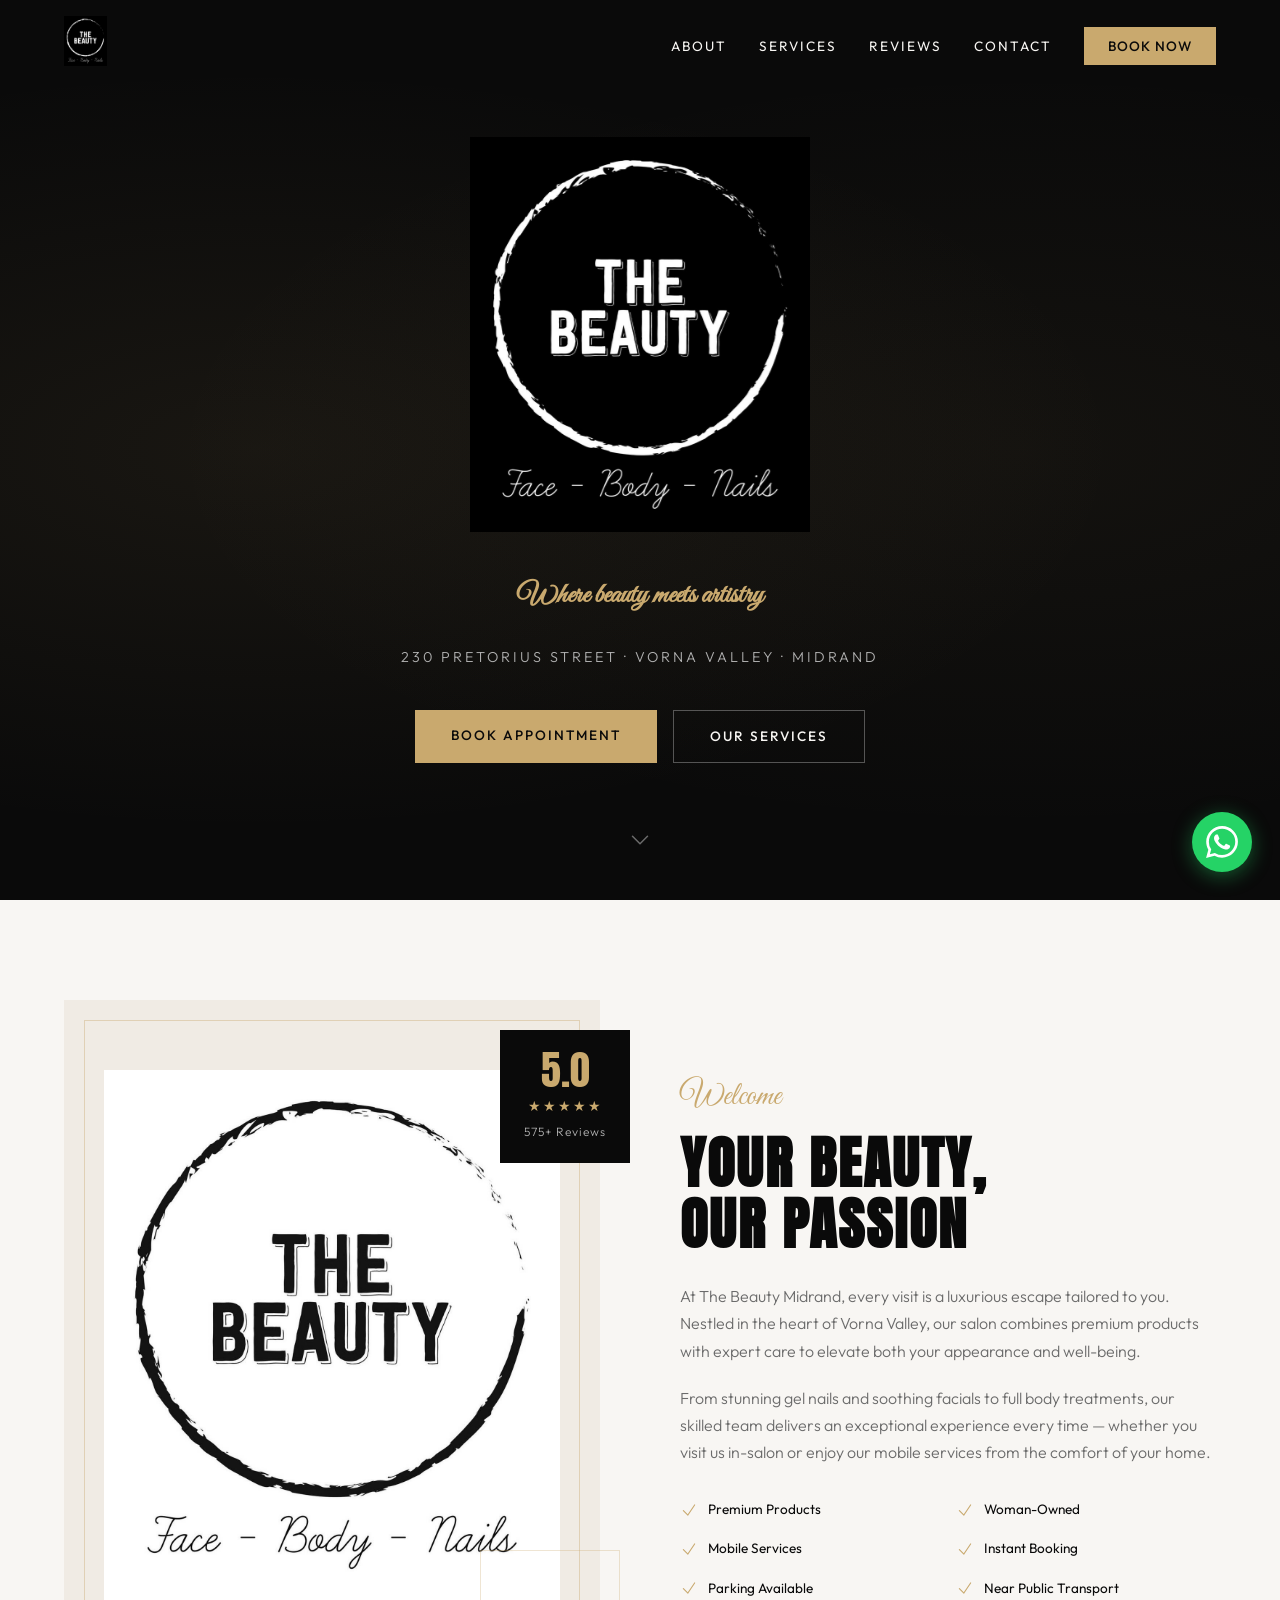
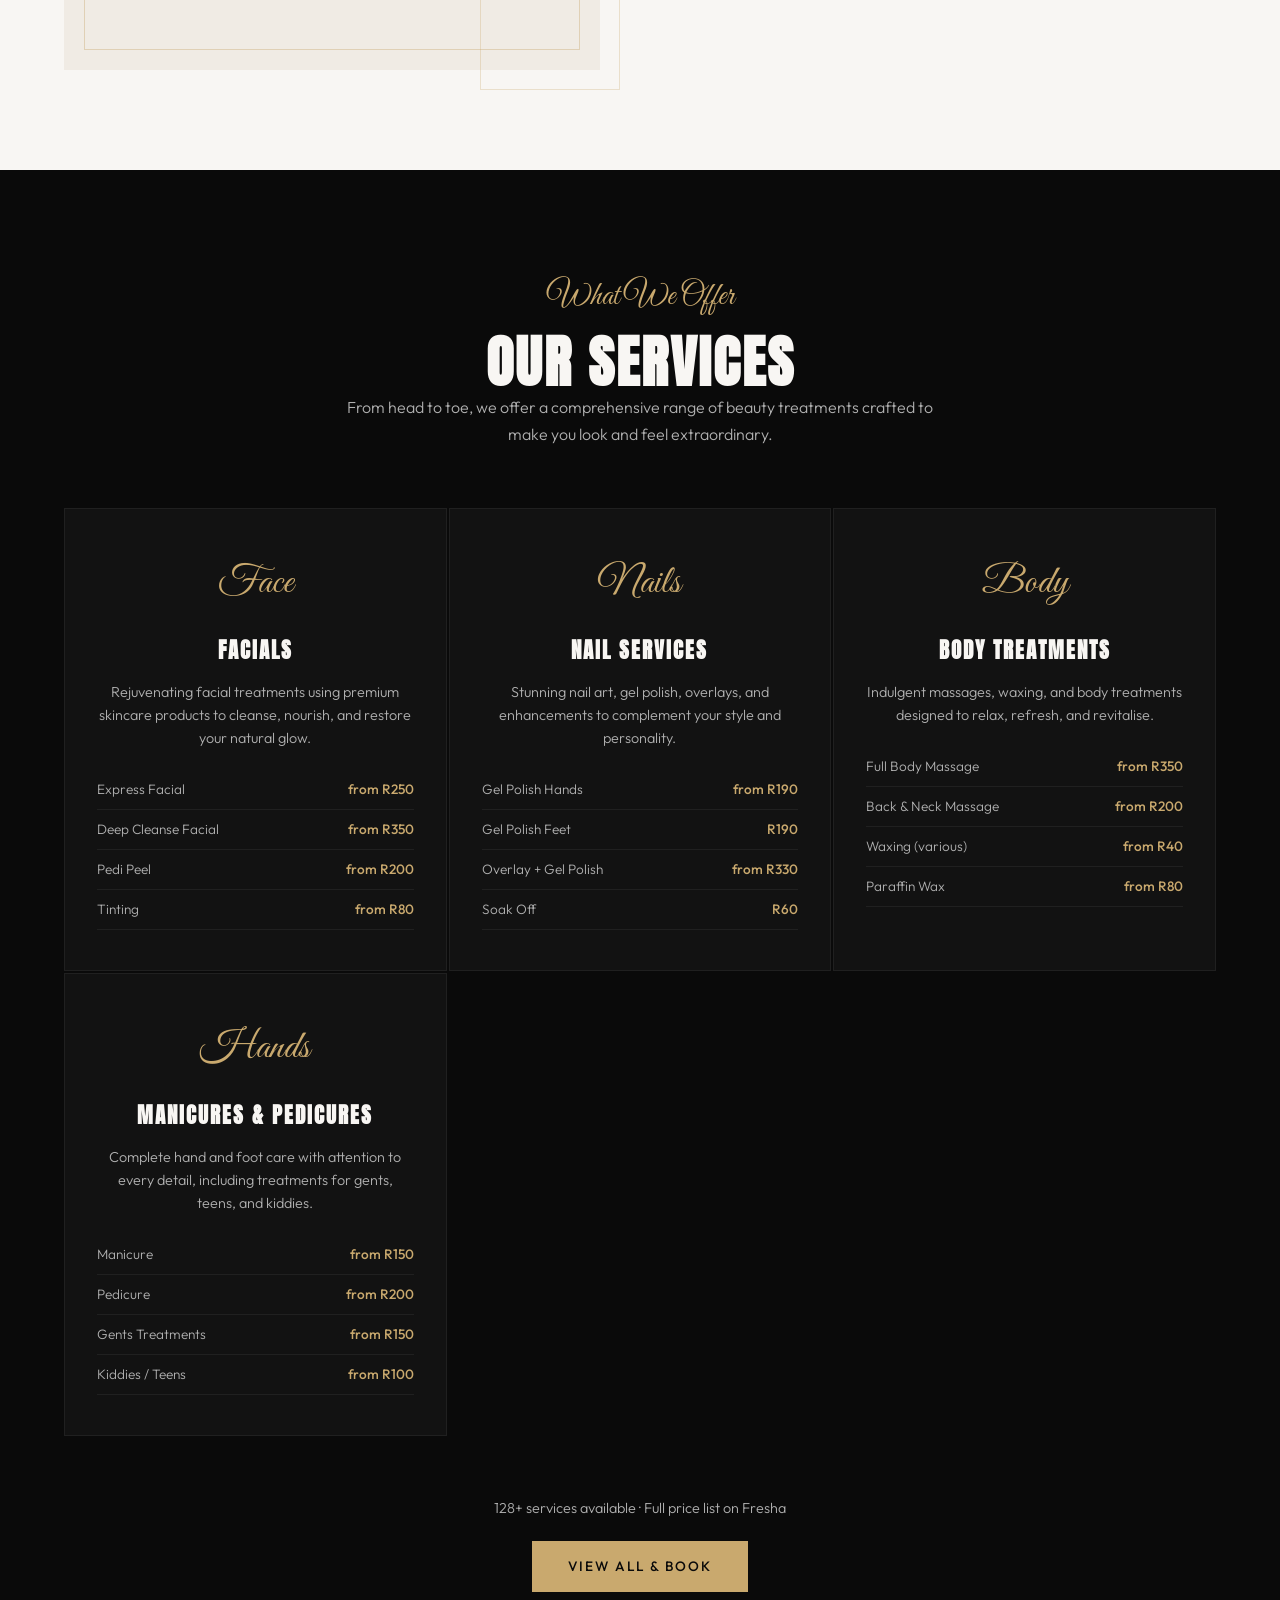
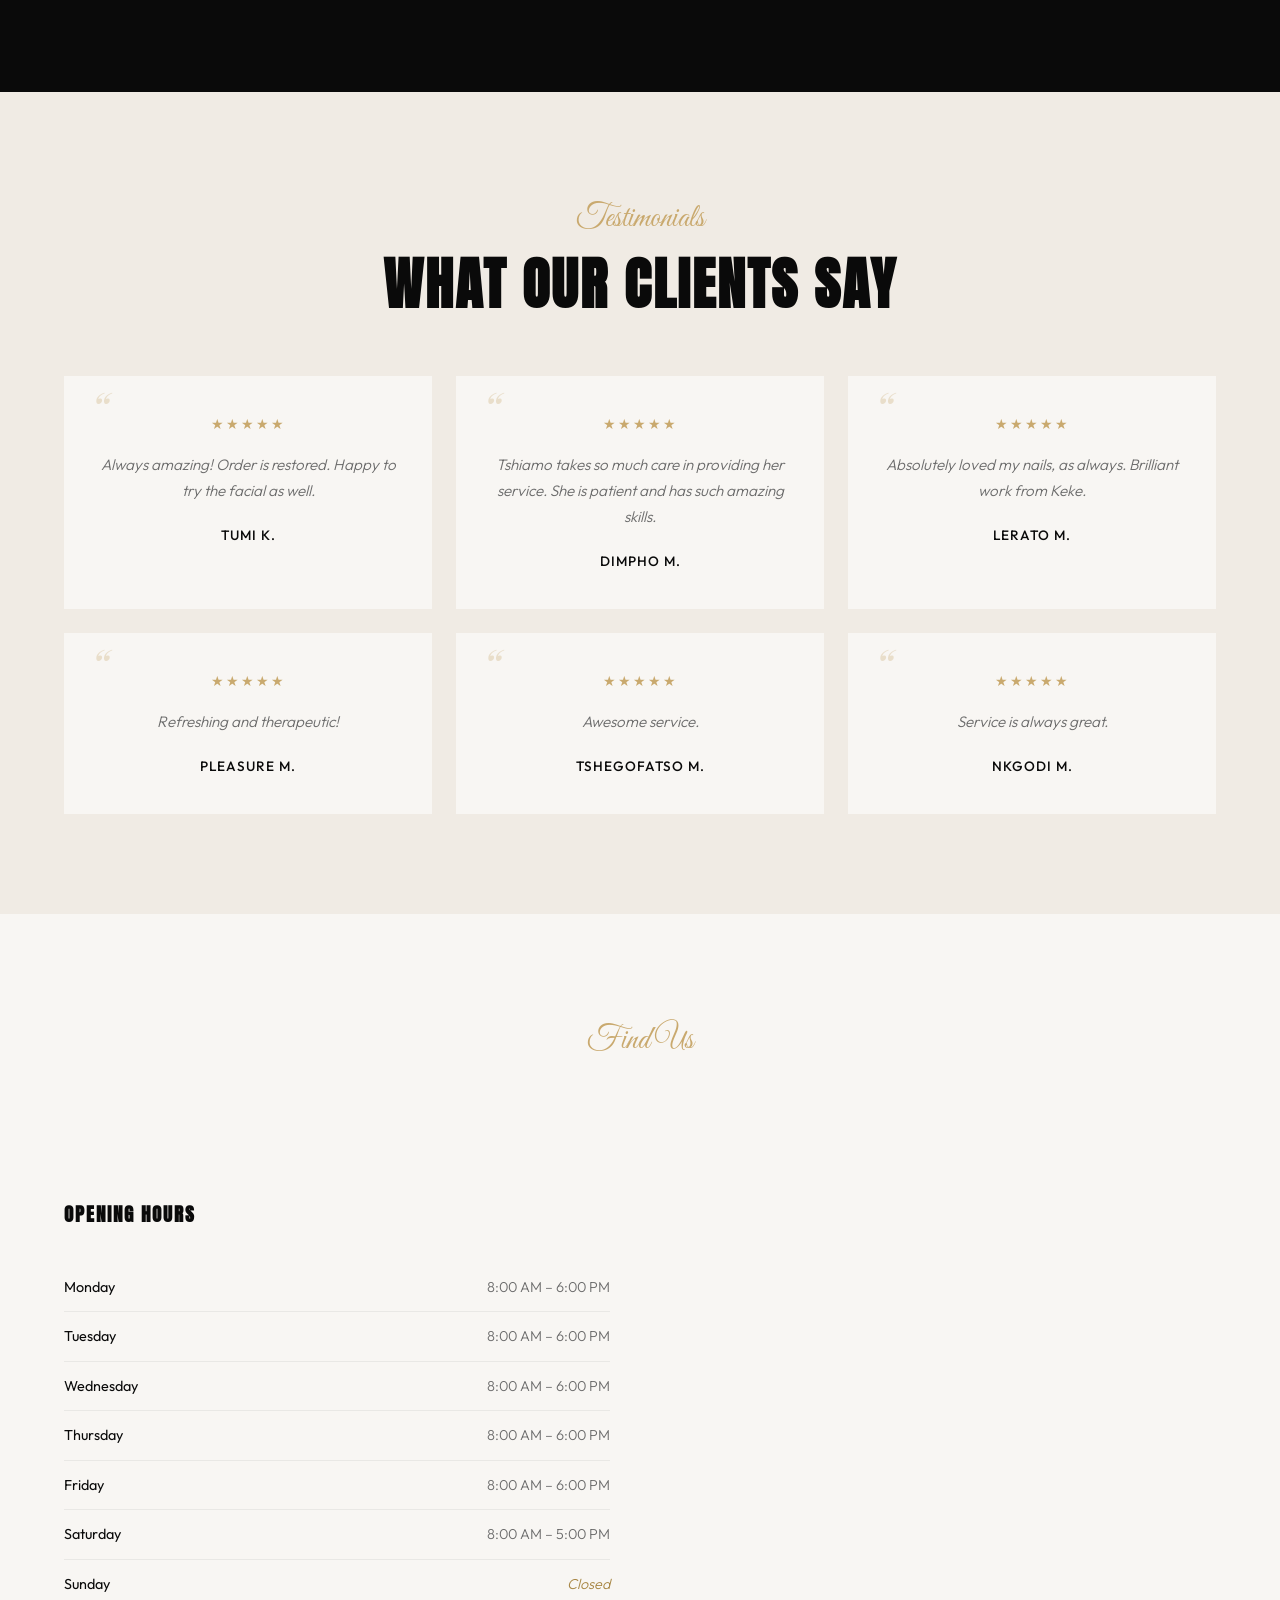
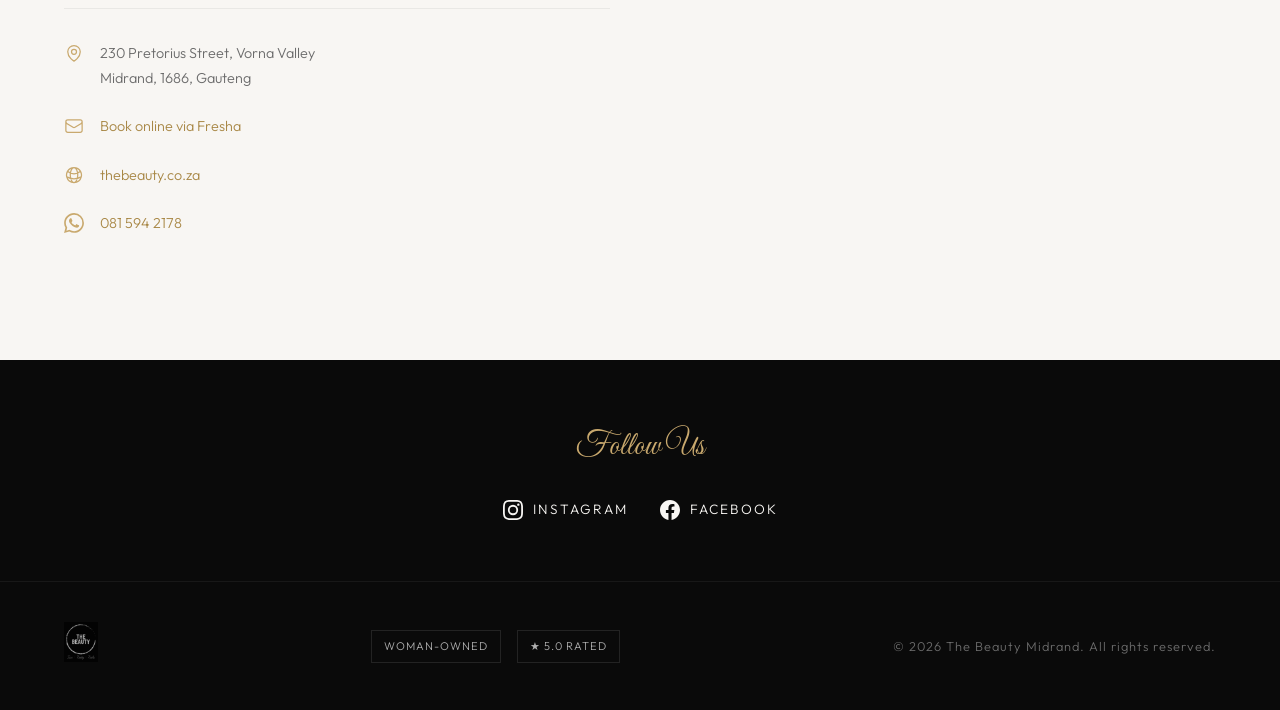
==== commit 2df1f7d3: "feat: implement SEO optimizations including meta tags, h1, alt texts, sitemap, and robots.txt" ====
--- a/index.html
+++ b/index.html
@@ -5,6 +5,22 @@
 <meta name="viewport" content="width=device-width, initial-scale=1.0">
 <title>The Beauty Midrand | Face · Body · Nails</title>
 <meta name="description" content="The Beauty Midrand - Premium beauty salon in Vorna Valley, Midrand. Face, body & nail treatments. 5-star rated. Book online now.">
+<meta name="keywords" content="beauty salon midrand, nails midrand, facials midrand, body massage midrand, vorna valley beauty salon, premium beauty services, the beauty midrand">
+<link rel="canonical" href="https://thebeauty.co.za/">
+
+<!-- Open Graph / Facebook -->
+<meta property="og:type" content="website">
+<meta property="og:url" content="https://thebeauty.co.za/">
+<meta property="og:title" content="The Beauty Midrand | Premium Beauty Salon in Vorna Valley">
+<meta property="og:description" content="Premium beauty salon in Vorna Valley, Midrand. Face, body & nail treatments. 5-star rated. Book your luxurious escape online today.">
+<meta property="og:image" content="https://thebeauty.co.za/images/logo-dark.jpg">
+
+<!-- Twitter -->
+<meta property="twitter:card" content="summary_large_image">
+<meta property="twitter:url" content="https://thebeauty.co.za/">
+<meta property="twitter:title" content="The Beauty Midrand | Premium Beauty Salon">
+<meta property="twitter:description" content="Premium beauty salon in Vorna Valley, Midrand. Face, body & nail treatments. 5-star rated. Book your luxurious escape today.">
+<meta property="twitter:image" content="https://thebeauty.co.za/images/logo-dark.jpg">
 <link rel="preconnect" href="https://fonts.googleapis.com">
 <link rel="preconnect" href="https://fonts.gstatic.com" crossorigin>
 <link href="https://fonts.googleapis.com/css2?family=Anton&family=Great+Vibes&family=Outfit:wght@300;400;500;600&display=swap" rel="stylesheet">
@@ -754,7 +770,7 @@
 <nav id="navbar">
   <div class="container">
     <a href="#" class="nav-logo">
-      <img src="images/logo-dark.jpg" alt="The Beauty Midrand">
+      <img src="images/logo-dark.jpg" alt="The Beauty Midrand - Premium Beauty Salon Logo">
     </a>
     <ul class="nav-links" id="navLinks">
       <li><a href="#about">About</a></li>
@@ -772,8 +788,8 @@
 <!-- HERO -->
 <section class="hero">
   <div class="hero-content">
-    <img src="images/logo-dark.jpg" alt="The Beauty" class="hero-logo">
-    <div class="hero-tagline">Where beauty meets artistry</div>
+    <img src="images/logo-dark.jpg" alt="The Beauty Midrand - Face, Body & Nails Logo" class="hero-logo">
+    <h1 class="hero-tagline">Where beauty meets artistry</h1>
     <div class="hero-sub">230 Pretorius Street · Vorna Valley · Midrand</div>
     <div class="hero-buttons">
       <a href="https://www.fresha.com/a/the-beauty-midrand-midrand-230-pretorius-street-mfqm803a" target="_blank" class="btn btn-primary">Book Appointment</a>
@@ -791,7 +807,7 @@
     <div class="about-grid">
       <div class="about-visual reveal">
         <div class="about-visual-box">
-          <img src="images/logo-light.jpg" alt="The Beauty Midrand" style="width:100%;height:100%;object-fit:contain;padding:40px;">
+          <img src="images/logo-light.jpg" alt="The Beauty Midrand Premium Logo Light Variant" style="width:100%;height:100%;object-fit:contain;padding:40px;">
         </div>
         <div class="about-visual-accent"></div>
         <div class="about-rating">
@@ -1007,7 +1023,7 @@
   <div class="container">
     <div class="footer-content">
       <div class="footer-logo">
-        <img src="images/logo-dark.jpg" alt="The Beauty">
+        <img src="images/logo-dark.jpg" alt="The Beauty Midrand Custom Logo">
       </div>
       <div class="footer-badges">
         <span class="footer-badge">Woman-Owned</span>
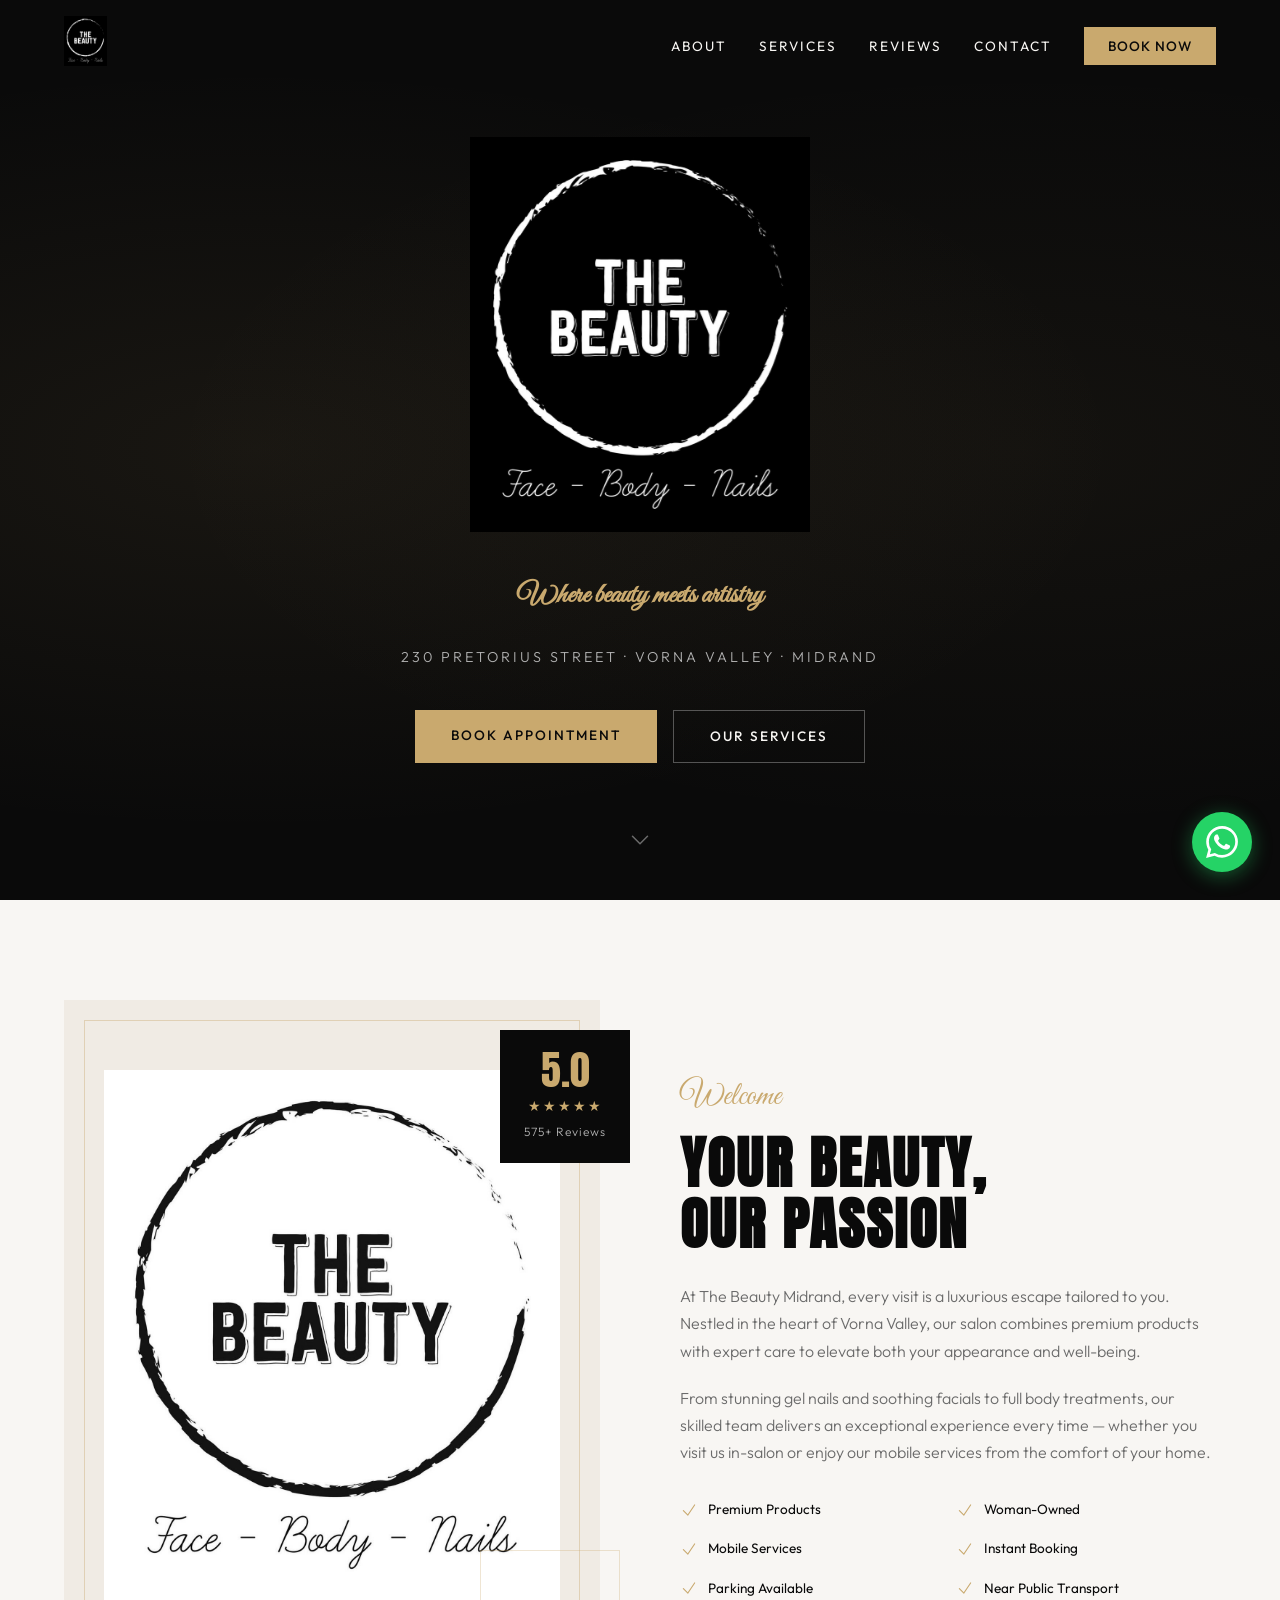
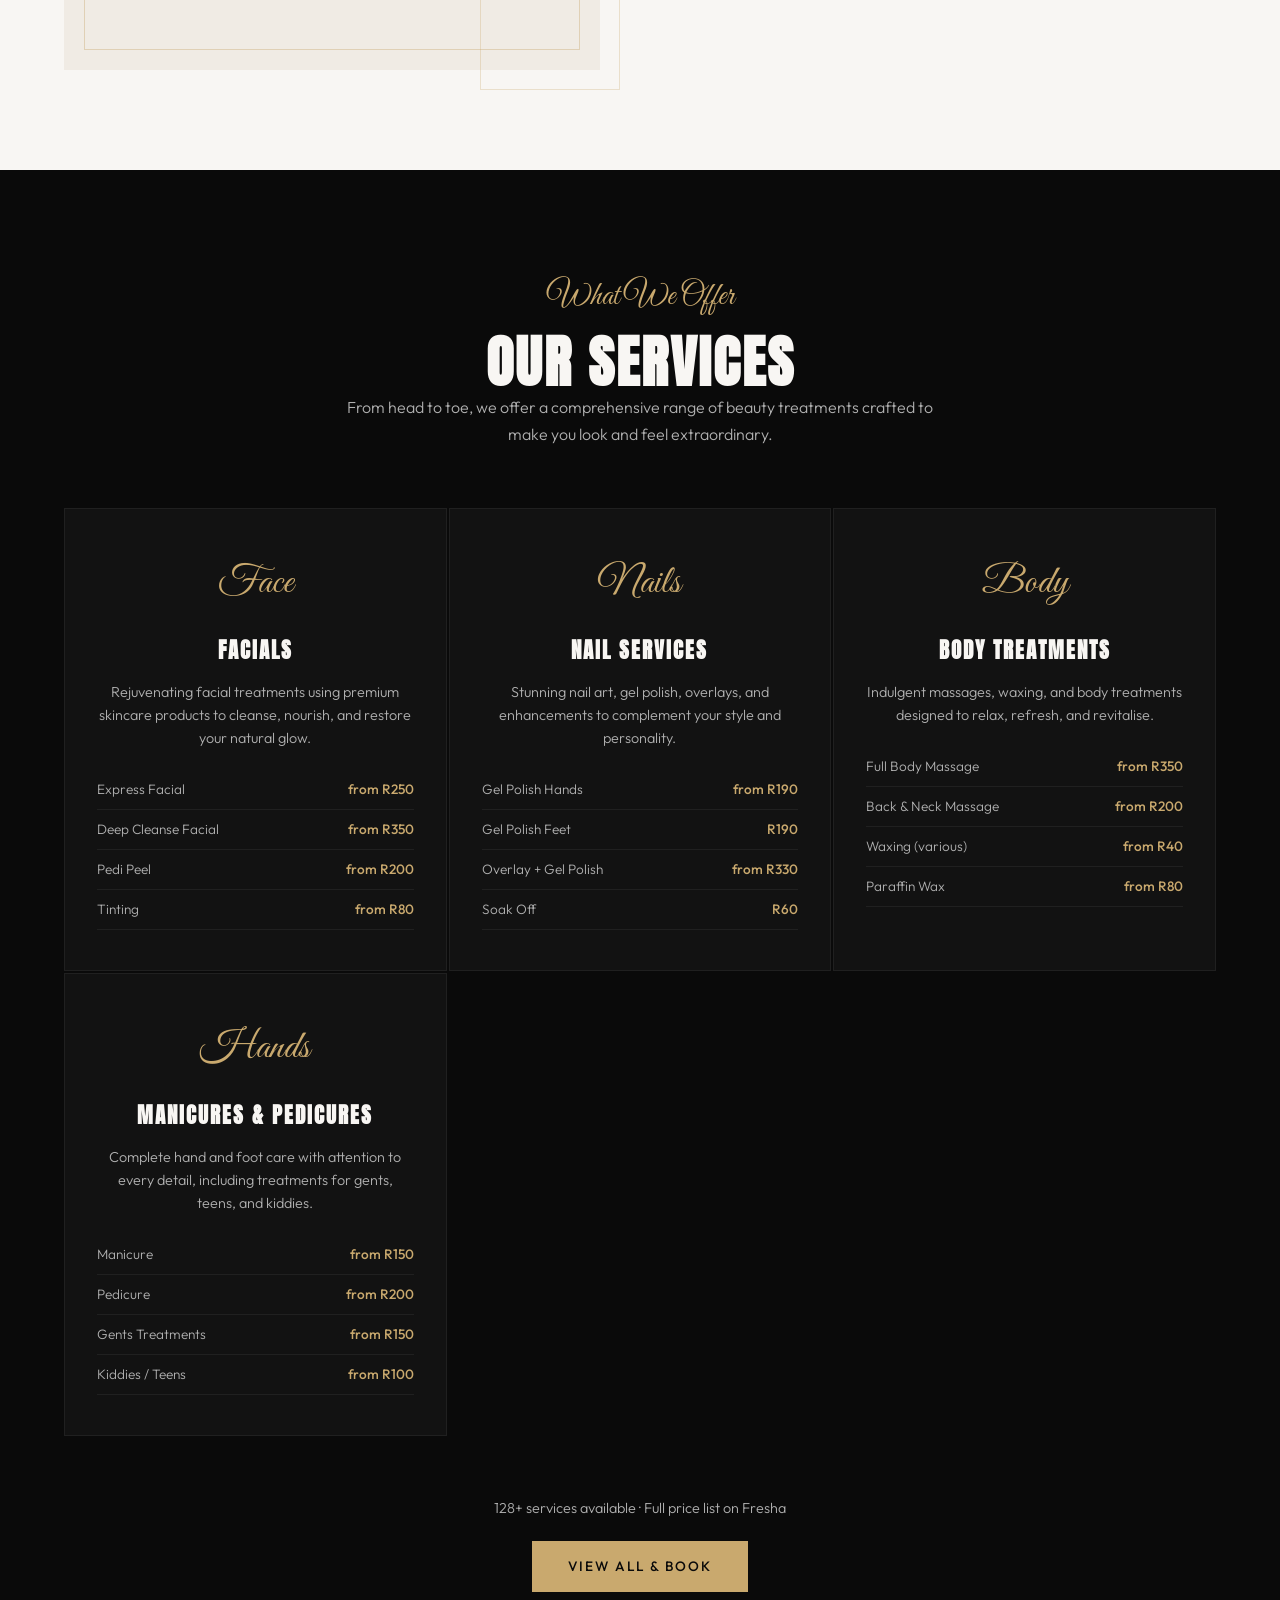
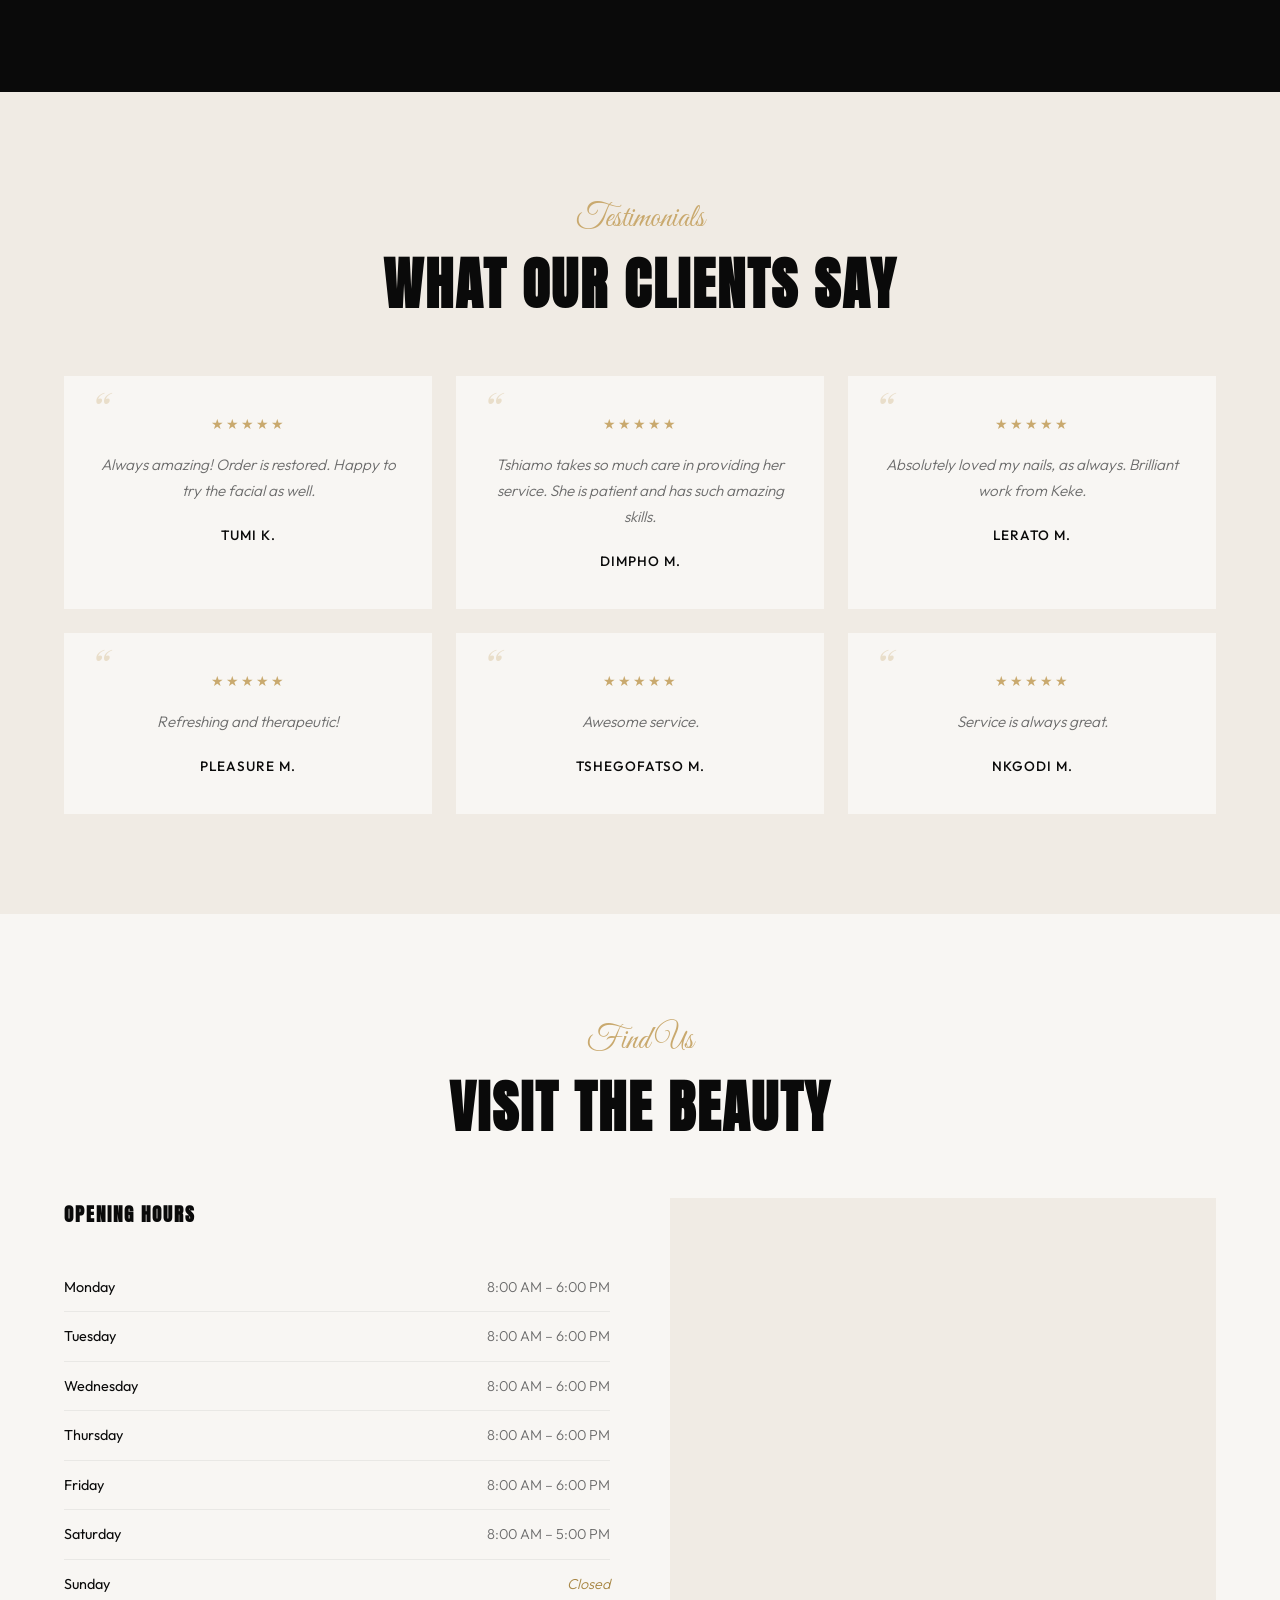
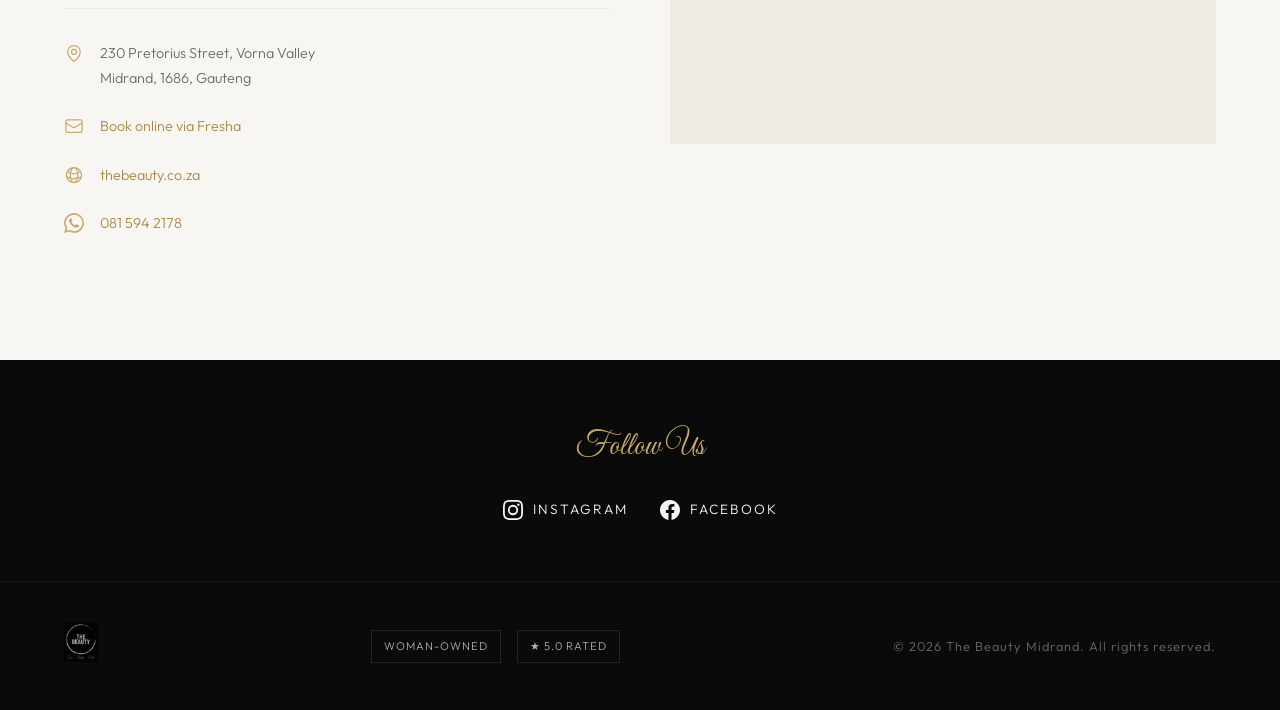
==== commit da8e1548: "feat: generate and add custom favicon from logo" ====
--- a/index.html
+++ b/index.html
@@ -14,6 +14,9 @@
 <meta property="og:title" content="The Beauty Midrand | Premium Beauty Salon in Vorna Valley">
 <meta property="og:description" content="Premium beauty salon in Vorna Valley, Midrand. Face, body & nail treatments. 5-star rated. Book your luxurious escape online today.">
 <meta property="og:image" content="https://thebeauty.co.za/images/logo-dark.jpg">
+
+<!-- Favicon -->
+<link rel="icon" type="image/png" href="favicon.png">
 
 <!-- Twitter -->
 <meta property="twitter:card" content="summary_large_image">
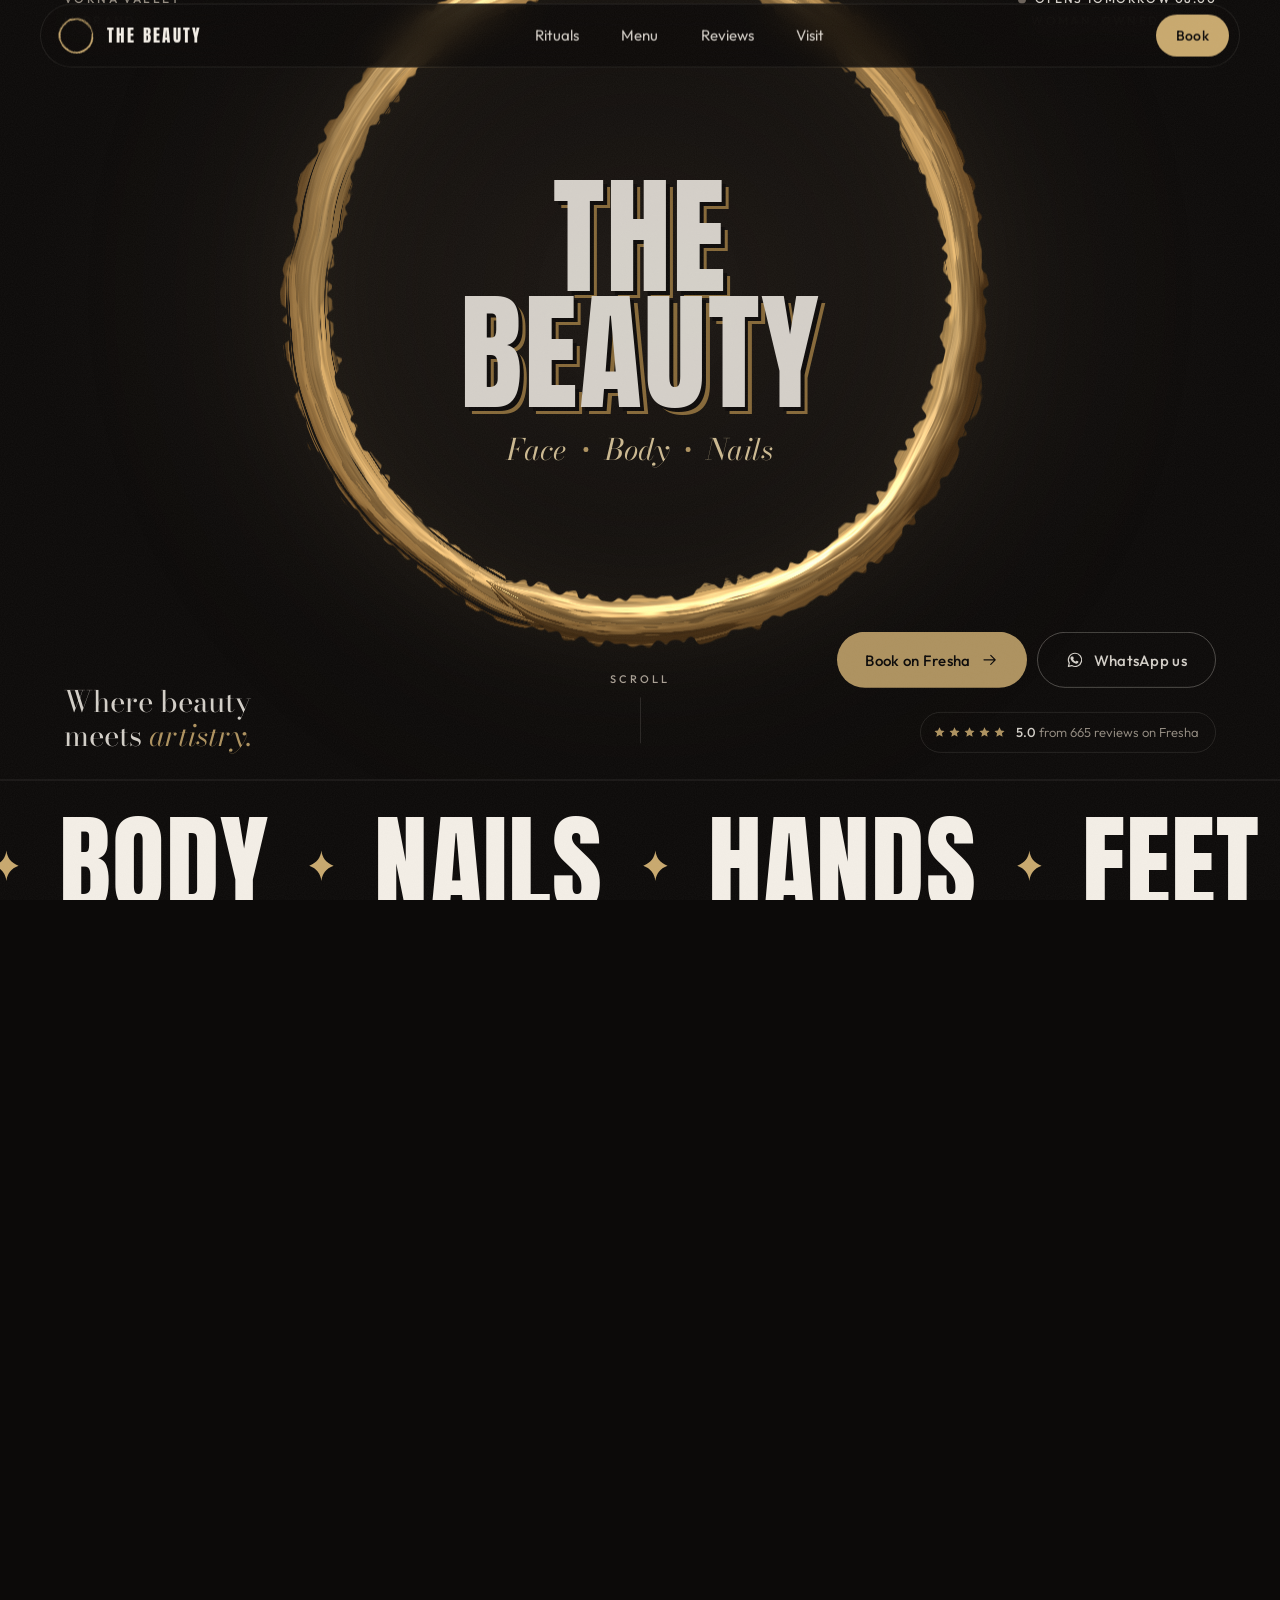
==== commit b1f505aa: "Add files via upload" ====
--- a/index.html
+++ b/index.html
@@ -1,1074 +1,649 @@
-<!DOCTYPE html>
-<html lang="en">
+<!doctype html>
+<html lang="en-ZA" class="no-js">
 <head>
-<meta charset="UTF-8">
-<meta name="viewport" content="width=device-width, initial-scale=1.0">
-<title>The Beauty Midrand | Face · Body · Nails</title>
-<meta name="description" content="The Beauty Midrand - Premium beauty salon in Vorna Valley, Midrand. Face, body & nail treatments. 5-star rated. Book online now.">
-<meta name="keywords" content="beauty salon midrand, nails midrand, facials midrand, body massage midrand, vorna valley beauty salon, premium beauty services, the beauty midrand">
+<meta charset="utf-8">
+<meta name="viewport" content="width=device-width, initial-scale=1, viewport-fit=cover">
+<title>The Beauty Midrand · Face, Body &amp; Nails in Vorna Valley</title>
+<meta name="description" content="A woman-owned salon in Vorna Valley, Midrand for facials and peels, massage, gel nails, pedicures and waxing. Rated 5.0 from 665 reviews on Fresha. Book online in a minute.">
 <link rel="canonical" href="https://thebeauty.co.za/">
-
-<!-- Open Graph / Facebook -->
+<meta name="theme-color" content="#0C0A09">
+<meta name="color-scheme" content="dark light">
+
 <meta property="og:type" content="website">
+<meta property="og:site_name" content="The Beauty Midrand">
 <meta property="og:url" content="https://thebeauty.co.za/">
-<meta property="og:title" content="The Beauty Midrand | Premium Beauty Salon in Vorna Valley">
-<meta property="og:description" content="Premium beauty salon in Vorna Valley, Midrand. Face, body & nail treatments. 5-star rated. Book your luxurious escape online today.">
-<meta property="og:image" content="https://thebeauty.co.za/images/logo-dark.jpg">
-
-<!-- Favicon -->
-<link rel="icon" type="image/png" href="favicon.png">
-
-<!-- Twitter -->
-<meta property="twitter:card" content="summary_large_image">
-<meta property="twitter:url" content="https://thebeauty.co.za/">
-<meta property="twitter:title" content="The Beauty Midrand | Premium Beauty Salon">
-<meta property="twitter:description" content="Premium beauty salon in Vorna Valley, Midrand. Face, body & nail treatments. 5-star rated. Book your luxurious escape today.">
-<meta property="twitter:image" content="https://thebeauty.co.za/images/logo-dark.jpg">
-<link rel="preconnect" href="https://fonts.googleapis.com">
-<link rel="preconnect" href="https://fonts.gstatic.com" crossorigin>
-<link href="https://fonts.googleapis.com/css2?family=Anton&family=Great+Vibes&family=Outfit:wght@300;400;500;600&display=swap" rel="stylesheet">
-<style>
-*, *::before, *::after { margin: 0; padding: 0; box-sizing: border-box; }
-
-:root {
-  --black: #0a0a0a;
-  --white: #f8f6f3;
-  --cream: #f0ebe4;
-  --warm: #c9a96e;
-  --warm-light: #d4bc8b;
-  --warm-dark: #a88745;
-  --gray: #6b6b6b;
-  --gray-light: #b0b0b0;
-  --font-display: 'Anton', sans-serif;
-  --font-script: 'Great Vibes', cursive;
-  --font-body: 'Outfit', sans-serif;
+<meta property="og:title" content="The Beauty Midrand · Face, Body &amp; Nails">
+<meta property="og:description" content="Facials, massage and nails in Vorna Valley, Midrand. Rated 5.0 from 665 reviews. Book online on Fresha.">
+<meta property="og:image" content="https://thebeauty.co.za/og-image.jpg">
+<meta property="og:image:width" content="1200">
+<meta property="og:image:height" content="630">
+<meta property="og:image:alt" content="The Beauty's gold brush ring on black, with the words Face, Body, Nails">
+<meta property="og:locale" content="en_ZA">
+<meta name="twitter:card" content="summary_large_image">
+<meta name="twitter:title" content="The Beauty Midrand · Face, Body &amp; Nails">
+<meta name="twitter:description" content="Facials, massage and nails in Vorna Valley, Midrand. Rated 5.0 from 665 reviews.">
+<meta name="twitter:image" content="https://thebeauty.co.za/og-image.jpg">
+
+<link rel="icon" href="favicon.png" type="image/png">
+<link rel="apple-touch-icon" href="favicon.png">
+<link rel="preload" href="assets/fonts/anton.woff" as="font" type="font/woff" crossorigin>
+<link rel="preload" href="assets/fonts/bodoni-italic.woff" as="font" type="font/woff" crossorigin>
+<link rel="preload" href="assets/fonts/outfit.woff" as="font" type="font/woff" crossorigin>
+<link rel="stylesheet" href="assets/css/site.css">
+<script>
+  (function (d) {
+    var c = 'js';
+    try { if (matchMedia('(prefers-reduced-motion: reduce)').matches) c += ' rm'; } catch (e) {}
+    d.className = c;
+  })(document.documentElement);
+</script>
+<script type="application/ld+json">
+{
+  "@context": "https://schema.org",
+  "@type": "BeautySalon",
+  "@id": "https://thebeauty.co.za/#salon",
+  "name": "The Beauty Midrand",
+  "alternateName": "The Beauty",
+  "slogan": "Where beauty meets artistry",
+  "description": "A woman-owned salon in Vorna Valley, Midrand for facials and peels, massage, nails, pedicures and waxing.",
+  "url": "https://thebeauty.co.za/",
+  "image": "https://thebeauty.co.za/og-image.jpg",
+  "logo": "https://thebeauty.co.za/images/logo-dark.jpg",
+  "telephone": "+27815942178",
+  "priceRange": "R60–R850",
+  "currenciesAccepted": "ZAR",
+  "address": {
+    "@type": "PostalAddress",
+    "streetAddress": "230 Pretorius Street",
+    "addressLocality": "Vorna Valley, Midrand",
+    "addressRegion": "Gauteng",
+    "postalCode": "1686",
+    "addressCountry": "ZA"
+  },
+  "geo": { "@type": "GeoCoordinates", "latitude": -26.0067, "longitude": 28.1134 },
+  "hasMap": "https://www.google.com/maps?q=230+Pretorius+Street,+Vorna+Valley,+Midrand",
+  "openingHoursSpecification": [
+    { "@type": "OpeningHoursSpecification", "dayOfWeek": "Monday", "opens": "08:00", "closes": "17:00" },
+    { "@type": "OpeningHoursSpecification", "dayOfWeek": ["Tuesday", "Wednesday", "Thursday", "Friday"], "opens": "08:00", "closes": "18:00" },
+    { "@type": "OpeningHoursSpecification", "dayOfWeek": "Saturday", "opens": "08:00", "closes": "15:00" }
+  ],
+  "sameAs": [
+    "https://www.instagram.com/thebeautymidrand/",
+    "https://www.facebook.com/thebeautymidrand/",
+    "https://www.fresha.com/a/the-beauty-midrand-midrand-230-pretorius-street-mfqm803a"
+  ],
+  "potentialAction": {
+    "@type": "ReserveAction",
+    "target": "https://www.fresha.com/a/the-beauty-midrand-midrand-230-pretorius-street-mfqm803a"
+  }
 }
-
-html { scroll-behavior: smooth; }
-
-body {
-  font-family: var(--font-body);
-  background: var(--white);
-  color: var(--black);
-  overflow-x: hidden;
-  font-weight: 300;
-  line-height: 1.7;
-}
-
-/* ── UTILITY ── */
-.container { max-width: 1200px; margin: 0 auto; padding: 0 24px; }
-.section-pad { padding: 100px 0; }
-.text-center { text-align: center; }
-
-.section-label {
-  font-family: var(--font-script);
-  font-size: clamp(1.4rem, 3vw, 2rem);
-  color: var(--warm);
-  display: block;
-  margin-bottom: 8px;
-}
-
-.section-title {
-  font-family: var(--font-display);
-  font-size: clamp(2rem, 5vw, 3.5rem);
-  text-transform: uppercase;
-  letter-spacing: 2px;
-  line-height: 1.1;
-}
-
-/* ── NAVIGATION ── */
-nav {
-  position: fixed;
-  top: 0;
-  left: 0;
-  width: 100%;
-  z-index: 1000;
-  padding: 16px 0;
-  transition: all 0.4s ease;
-}
-
-nav.scrolled {
-  background: rgba(10,10,10,0.95);
-  backdrop-filter: blur(20px);
-  padding: 10px 0;
-  box-shadow: 0 2px 40px rgba(0,0,0,0.3);
-}
-
-nav .container {
-  display: flex;
-  justify-content: space-between;
-  align-items: center;
-}
-
-.nav-logo img {
-  height: 50px;
-  transition: height 0.3s;
-}
-
-nav.scrolled .nav-logo img { height: 40px; }
-
-.nav-links {
-  display: flex;
-  list-style: none;
-  gap: 32px;
-  align-items: center;
-}
-
-.nav-links a {
-  color: var(--white);
-  text-decoration: none;
-  font-size: 0.85rem;
-  font-weight: 400;
-  letter-spacing: 2px;
-  text-transform: uppercase;
-  transition: color 0.3s;
-  position: relative;
-}
-
-.nav-links a::after {
-  content: '';
-  position: absolute;
-  bottom: -4px;
-  left: 0;
-  width: 0;
-  height: 1px;
-  background: var(--warm);
-  transition: width 0.3s;
-}
-
-.nav-links a:hover { color: var(--warm); }
-.nav-links a:hover::after { width: 100%; }
-
-.nav-cta {
-  background: var(--warm) !important;
-  color: var(--black) !important;
-  padding: 10px 24px;
-  font-weight: 500 !important;
-  letter-spacing: 1px !important;
-  transition: all 0.3s !important;
-}
-
-.nav-cta::after { display: none !important; }
-.nav-cta:hover { background: var(--warm-light) !important; transform: translateY(-1px); }
-
-.mobile-toggle {
-  display: none;
-  flex-direction: column;
-  gap: 5px;
-  cursor: pointer;
-  z-index: 1001;
-}
-
-.mobile-toggle span {
-  width: 28px;
-  height: 2px;
-  background: var(--white);
-  transition: all 0.3s;
-}
-
-/* ── HERO ── */
-.hero {
-  min-height: 100vh;
-  background: var(--black);
-  display: flex;
-  align-items: center;
-  justify-content: center;
-  position: relative;
-  overflow: hidden;
-}
-
-.hero::before {
-  content: '';
-  position: absolute;
-  inset: 0;
-  background:
-    radial-gradient(ellipse at 20% 50%, rgba(201,169,110,0.08) 0%, transparent 60%),
-    radial-gradient(ellipse at 80% 50%, rgba(201,169,110,0.05) 0%, transparent 60%);
-}
-
-.hero-content {
-  text-align: center;
-  position: relative;
-  z-index: 2;
-}
-
-.hero-logo {
-  width: min(340px, 70vw);
-  margin-bottom: 32px;
-  animation: fadeUp 1.2s ease both;
-}
-
-.hero-tagline {
-  font-family: var(--font-script);
-  color: var(--warm);
-  font-size: clamp(1.2rem, 3vw, 1.8rem);
-  animation: fadeUp 1.2s ease 0.3s both;
-}
-
-.hero-sub {
-  color: var(--gray-light);
-  font-size: 0.9rem;
-  letter-spacing: 3px;
-  text-transform: uppercase;
-  margin-top: 24px;
-  animation: fadeUp 1.2s ease 0.5s both;
-}
-
-.hero-buttons {
-  margin-top: 40px;
-  display: flex;
-  gap: 16px;
-  justify-content: center;
-  flex-wrap: wrap;
-  animation: fadeUp 1.2s ease 0.7s both;
-}
-
-.btn {
-  display: inline-block;
-  padding: 14px 36px;
-  font-family: var(--font-body);
-  font-size: 0.85rem;
-  font-weight: 500;
-  letter-spacing: 2px;
-  text-transform: uppercase;
-  text-decoration: none;
-  transition: all 0.3s ease;
-  cursor: pointer;
-  border: none;
-}
-
-.btn-primary {
-  background: var(--warm);
-  color: var(--black);
-}
-
-.btn-primary:hover {
-  background: var(--warm-light);
-  transform: translateY(-2px);
-  box-shadow: 0 8px 30px rgba(201,169,110,0.3);
-}
-
-.btn-outline {
-  background: transparent;
-  color: var(--white);
-  border: 1px solid rgba(255,255,255,0.3);
-}
-
-.btn-outline:hover {
-  border-color: var(--warm);
-  color: var(--warm);
-}
-
-.scroll-indicator {
-  position: absolute;
-  bottom: 40px;
-  left: 50%;
-  transform: translateX(-50%);
-  animation: bounce 2s infinite;
-}
-
-.scroll-indicator svg {
-  width: 24px;
-  height: 24px;
-  stroke: var(--gray);
-}
-
-/* ── ABOUT ── */
-.about { background: var(--white); }
-
-.about-grid {
-  display: grid;
-  grid-template-columns: 1fr 1fr;
-  gap: 80px;
-  align-items: center;
-}
-
-.about-visual {
-  position: relative;
-}
-
-.about-visual-box {
-  width: 100%;
-  aspect-ratio: 4/5;
-  background: var(--cream);
-  position: relative;
-  overflow: hidden;
-}
-
-.about-visual-box::before {
-  content: '';
-  position: absolute;
-  inset: 20px;
-  border: 1px solid var(--warm);
-  opacity: 0.4;
-}
-
-.about-visual-accent {
-  position: absolute;
-  bottom: -20px;
-  right: -20px;
-  width: 140px;
-  height: 140px;
-  border: 1px solid var(--warm);
-  opacity: 0.3;
-}
-
-.about-rating {
-  position: absolute;
-  top: 30px;
-  right: -30px;
-  background: var(--black);
-  color: var(--white);
-  padding: 20px 24px;
-  text-align: center;
-  z-index: 2;
-}
-
-.about-rating-number {
-  font-family: var(--font-display);
-  font-size: 2.5rem;
-  color: var(--warm);
-  line-height: 1;
-}
-
-.about-rating-stars {
-  color: var(--warm);
-  font-size: 0.9rem;
-  letter-spacing: 2px;
-  margin: 4px 0;
-}
-
-.about-rating-count {
-  font-size: 0.75rem;
-  color: var(--gray-light);
-  letter-spacing: 1px;
-}
-
-.about-text p {
-  color: var(--gray);
-  margin-bottom: 20px;
-  font-size: 1rem;
-}
-
-.about-features {
-  display: grid;
-  grid-template-columns: 1fr 1fr;
-  gap: 16px;
-  margin-top: 32px;
-}
-
-.about-feature {
-  display: flex;
-  align-items: center;
-  gap: 10px;
-  font-size: 0.85rem;
-  color: var(--black);
-  font-weight: 400;
-}
-
-.about-feature svg {
-  width: 18px;
-  height: 18px;
-  color: var(--warm);
-  flex-shrink: 0;
-}
-
-/* ── SERVICES ── */
-.services { background: var(--black); color: var(--white); }
-
-.services-intro {
-  max-width: 600px;
-  margin: 0 auto 60px;
-  color: var(--gray-light);
-  font-size: 1rem;
-}
-
-.services-grid {
-  display: grid;
-  grid-template-columns: repeat(auto-fit, minmax(320px, 1fr));
-  gap: 2px;
-}
-
-.service-card {
-  background: rgba(255,255,255,0.03);
-  padding: 40px 32px;
-  position: relative;
-  transition: all 0.4s ease;
-  border: 1px solid rgba(255,255,255,0.06);
-}
-
-.service-card:hover {
-  background: rgba(201,169,110,0.06);
-  border-color: rgba(201,169,110,0.15);
-}
-
-.service-icon {
-  font-family: var(--font-script);
-  font-size: 2.5rem;
-  color: var(--warm);
-  margin-bottom: 16px;
-  display: block;
-}
-
-.service-card h3 {
-  font-family: var(--font-display);
-  font-size: 1.3rem;
-  text-transform: uppercase;
-  letter-spacing: 2px;
-  margin-bottom: 12px;
-}
-
-.service-card p {
-  color: var(--gray-light);
-  font-size: 0.9rem;
-  line-height: 1.6;
-  margin-bottom: 20px;
-}
-
-.service-items {
-  list-style: none;
-}
-
-.service-items li {
-  display: flex;
-  justify-content: space-between;
-  padding: 8px 0;
-  border-bottom: 1px solid rgba(255,255,255,0.06);
-  font-size: 0.85rem;
-  color: var(--gray-light);
-}
-
-.service-items li span:last-child {
-  color: var(--warm);
-  font-weight: 500;
-}
-
-.services-cta {
-  margin-top: 60px;
-}
-
-/* ── REVIEWS ── */
-.reviews { background: var(--cream); }
-
-.reviews-grid {
-  display: grid;
-  grid-template-columns: repeat(auto-fit, minmax(300px, 1fr));
-  gap: 24px;
-  margin-top: 60px;
-}
-
-.review-card {
-  background: var(--white);
-  padding: 36px;
-  position: relative;
-}
-
-.review-card::before {
-  content: '\201C';
-  font-family: var(--font-script);
-  font-size: 4rem;
-  color: var(--warm);
-  opacity: 0.3;
-  position: absolute;
-  top: 12px;
-  left: 24px;
-  line-height: 1;
-}
-
-.review-stars {
-  color: var(--warm);
-  letter-spacing: 2px;
-  margin-bottom: 16px;
-  font-size: 0.9rem;
-}
-
-.review-text {
-  color: var(--gray);
-  font-size: 0.95rem;
-  font-style: italic;
-  margin-bottom: 20px;
-}
-
-.review-author {
-  font-weight: 500;
-  font-size: 0.85rem;
-  letter-spacing: 1px;
-  text-transform: uppercase;
-}
-
-/* ── HOURS & LOCATION ── */
-.location { background: var(--white); }
-
-.location-grid {
-  display: grid;
-  grid-template-columns: 1fr 1fr;
-  gap: 60px;
-  align-items: start;
-}
-
-.hours-table {
-  width: 100%;
-  margin-top: 32px;
-}
-
-.hours-row {
-  display: flex;
-  justify-content: space-between;
-  padding: 12px 0;
-  border-bottom: 1px solid rgba(0,0,0,0.06);
-  font-size: 0.9rem;
-}
-
-.hours-row .day { font-weight: 400; }
-.hours-row .time { color: var(--gray); }
-.hours-row.closed .time { color: var(--warm-dark); font-style: italic; }
-
-.location-info {
-  margin-top: 32px;
-}
-
-.location-detail {
-  display: flex;
-  gap: 16px;
-  margin-bottom: 24px;
-  align-items: flex-start;
-}
-
-.location-detail svg {
-  width: 20px;
-  height: 20px;
-  color: var(--warm);
-  flex-shrink: 0;
-  margin-top: 2px;
-}
-
-.location-detail p {
-  color: var(--gray);
-  font-size: 0.9rem;
-}
-
-.location-detail a {
-  color: var(--warm-dark);
-  text-decoration: none;
-  transition: color 0.3s;
-}
-
-.location-detail a:hover { color: var(--warm); }
-
-.map-container {
-  width: 100%;
-  aspect-ratio: 1;
-  background: var(--cream);
-  position: relative;
-  overflow: hidden;
-}
-
-.map-container iframe {
-  width: 100%;
-  height: 100%;
-  border: 0;
-  filter: grayscale(1) contrast(1.1);
-  transition: filter 0.4s;
-}
-
-.map-container:hover iframe { filter: grayscale(0); }
-
-/* ── SOCIALS STRIP ── */
-.socials-strip {
-  background: var(--black);
-  padding: 60px 0;
-  text-align: center;
-}
-
-.socials-strip .section-label { margin-bottom: 24px; }
-
-.social-links {
-  display: flex;
-  justify-content: center;
-  gap: 32px;
-}
-
-.social-link {
-  display: flex;
-  align-items: center;
-  gap: 10px;
-  color: var(--white);
-  text-decoration: none;
-  font-size: 0.85rem;
-  letter-spacing: 2px;
-  text-transform: uppercase;
-  transition: color 0.3s;
-}
-
-.social-link:hover { color: var(--warm); }
-
-.social-link svg {
-  width: 20px;
-  height: 20px;
-}
-
-/* ── FOOTER ── */
-footer {
-  background: var(--black);
-  border-top: 1px solid rgba(255,255,255,0.06);
-  padding: 40px 0;
-}
-
-.footer-content {
-  display: flex;
-  justify-content: space-between;
-  align-items: center;
-  flex-wrap: wrap;
-  gap: 16px;
-}
-
-.footer-logo img { height: 40px; opacity: 0.7; }
-
-.footer-text {
-  color: var(--gray);
-  font-size: 0.8rem;
-  letter-spacing: 1px;
-}
-
-.footer-badges {
-  display: flex;
-  gap: 16px;
-  align-items: center;
-}
-
-.footer-badge {
-  font-size: 0.7rem;
-  color: var(--gray-light);
-  letter-spacing: 1px;
-  text-transform: uppercase;
-  padding: 6px 12px;
-  border: 1px solid rgba(255,255,255,0.1);
-}
-
-/* ── WHATSAPP FLOAT ── */
-.whatsapp-float {
-  position: fixed;
-  bottom: 28px;
-  right: 28px;
-  width: 56px;
-  height: 56px;
-  background: #25D366;
-  border-radius: 50%;
-  display: flex;
-  align-items: center;
-  justify-content: center;
-  z-index: 999;
-  box-shadow: 0 4px 20px rgba(37,211,102,0.4);
-  transition: all 0.3s ease;
-  text-decoration: none;
-}
-
-.whatsapp-float:hover {
-  transform: scale(1.1);
-  box-shadow: 0 6px 28px rgba(37,211,102,0.5);
-}
-
-.whatsapp-float svg {
-  width: 28px;
-  height: 28px;
-  fill: #fff;
-}
-
-/* ── ANIMATIONS ── */
-@keyframes fadeUp {
-  from { opacity: 0; transform: translateY(30px); }
-  to { opacity: 1; transform: translateY(0); }
-}
-
-@keyframes bounce {
-  0%, 100% { transform: translateX(-50%) translateY(0); }
-  50% { transform: translateX(-50%) translateY(8px); }
-}
-
-.reveal {
-  opacity: 0;
-  transform: translateY(40px);
-  transition: opacity 0.8s ease, transform 0.8s ease;
-}
-
-.reveal.visible {
-  opacity: 1;
-  transform: translateY(0);
-}
-
-/* ── RESPONSIVE ── */
-@media (max-width: 768px) {
-  .nav-links { display: none; }
-  .nav-links.open {
-    display: flex;
-    flex-direction: column;
-    position: fixed;
-    inset: 0;
-    background: rgba(10,10,10,0.98);
-    justify-content: center;
-    align-items: center;
-    gap: 24px;
-    z-index: 999;
-  }
-  .nav-links.open a { font-size: 1.1rem; }
-  .mobile-toggle { display: flex; }
-  .about-grid { grid-template-columns: 1fr; gap: 40px; }
-  .about-visual { order: -1; }
-  .about-rating { right: 10px; }
-  .services-grid { grid-template-columns: 1fr; }
-  .location-grid { grid-template-columns: 1fr; }
-  .section-pad { padding: 60px 0; }
-  .footer-content { flex-direction: column; text-align: center; }
-}
-/* ── WHATSAPP FLOATING BUTTON ── */
-.whatsapp-float {
-  position: fixed;
-  bottom: 28px;
-  right: 28px;
-  z-index: 999;
-  width: 60px;
-  height: 60px;
-  background: #25D366;
-  border-radius: 50%;
-  display: flex;
-  align-items: center;
-  justify-content: center;
-  box-shadow: 0 4px 20px rgba(37,211,102,0.4);
-  transition: all 0.3s ease;
-  text-decoration: none;
-}
-
-.whatsapp-float:hover {
-  transform: scale(1.1);
-  box-shadow: 0 6px 30px rgba(37,211,102,0.5);
-}
-
-.whatsapp-float svg {
-  width: 32px;
-  height: 32px;
-  fill: #fff;
-}
-
-.whatsapp-float .tooltip {
-  position: absolute;
-  right: 72px;
-  background: var(--black);
-  color: var(--white);
-  padding: 8px 16px;
-  border-radius: 4px;
-  font-size: 0.8rem;
-  letter-spacing: 1px;
-  white-space: nowrap;
-  opacity: 0;
-  pointer-events: none;
-  transition: opacity 0.3s;
-}
-
-.whatsapp-float:hover .tooltip { opacity: 1; }
-</style>
+</script>
 </head>
 <body>
-
-<!-- NAVIGATION -->
-<nav id="navbar">
-  <div class="container">
-    <a href="#" class="nav-logo">
-      <img src="images/logo-dark.jpg" alt="The Beauty Midrand - Premium Beauty Salon Logo">
-    </a>
-    <ul class="nav-links" id="navLinks">
-      <li><a href="#about">About</a></li>
-      <li><a href="#services">Services</a></li>
-      <li><a href="#reviews">Reviews</a></li>
-      <li><a href="#contact">Contact</a></li>
-      <li><a href="https://www.fresha.com/a/the-beauty-midrand-midrand-230-pretorius-street-mfqm803a" target="_blank" class="nav-cta">Book Now</a></li>
-    </ul>
-    <div class="mobile-toggle" id="mobileToggle" onclick="document.getElementById('navLinks').classList.toggle('open')">
-      <span></span><span></span><span></span>
-    </div>
+<svg class="sprite" aria-hidden="true" focusable="false" xmlns="http://www.w3.org/2000/svg">
+  <symbol id="ring" viewBox="0 0 200 200"><path fill="currentColor" d="M64.7 22.8 67.8 20.6 71.3 18.9 74.3 15.7 78.3 15.5 82 14.5 85.7 12.9 89.7 13 93.5 12.3 97.4 11.6 101.3 11.5 105.3 11.4 109.2 11.2 113.1 12.1 116.8 13.7 120.7 14 124.7 14.4 128.2 16.6 132.2 17 135.6 19 138.8 21.4 142.9 22.1 145.1 26 148.8 27.4 151.9 29.8 155.5 31.5 157.8 34.7 161.2 36.9 163.3 40.2 166.5 42.6 168.3 46.1 170.8 49.1 172.7 52.4 175.4 55.4 177.7 58.5 179.5 62 181.2 65.5 182 69.4 183.4 73 185.2 76.6 185.6 80.5 187.5 84.1 188.2 88 189.4 91.9 189.3 95.9 189.3 99.8 189.1 103.8 189.2 107.8 189.7 111.8 189.7 115.9 188.9 119.9 186.5 123.4 187.2 127.8 186 131.7 184.3 135.4 183.1 139.3 181.6 143.2 179.9 146.9 177.9 150.5 175.6 153.9 173 157.1 170.6 160.5 168.2 163.9 164.8 166.3 161.9 169.3 159.4 172.7 155.6 174.7 152.3 177.2 148.5 178.8 145.5 181.8 141.9 184.1 138.2 185.9 134 186.7 130.5 189 126.4 189.9 122.3 190.9 118.3 192 114.1 192 110 192.5 105.9 193.1 101.8 193.8 97.6 192.4 93.5 192.9 89.3 193 85.4 191.1 81.5 189.9 77.4 189.3 73.6 187.9 69.8 186.4 66.5 183.5 62.5 182.9 59.2 180.4 55.6 178.6 52.2 176.5 48.9 174.2 46.2 171.2 43.3 168.5 40 166.2 37.4 163.2 34.5 160.5 32.6 157 29.4 154.5 27.7 150.8 25.7 147.4 23.2 144.4 21.8 140.7 19.1 137.6 17.4 134 16.2 130.2 14.7 126.6 12.3 123.1 12.7 118.9 11.7 115 11.2 111.1 10.3 107.2 10.1 103.2 10.4 99.2 10.7 95.2 10.4 91.2 11.2 87.3 11.8 83.3 13.4 79.6 14.7 75.9 15.8 72.1 17.2 68.4 18.6 64.8 19.7 60.9 22.7 58 24.6 54.6 26.3 51.1 29.1 48.3 31.3 45 33.7 42 36.3 39 38.8 36 42.2 33.8 44.6 30.6 47.6 28.1 50.8 25.7 54.2 23.6 57.4 21.4 61.3 20.2 64.8 18.6 68 15.8 72 15 75.7 13.8 80 14.3 83.6 12.5 87.6 12.4 91.4 11.1 95.4 12.1 95.4 12.1 91.6 13.3 87.7 13.3 84.1 15.3 80.4 16.1 77 18.2 73.4 19.3 70.2 21.5 66.5 22.4 63.2 24.1 59.9 25.8 57.1 28.6 54 30.5 50.4 31.9 48.1 35 44.9 36.9 42.1 39.4 39.8 42.4 37.6 45.4 35 48 32.7 50.8 30.5 53.9 29 57.2 26.8 60.3 25.2 63.6 23.7 67 22.2 70.3 20 73.5 19.8 77.4 17.9 80.7 17.5 84.4 17 88.1 16.6 91.8 16.8 95.6 16 99.2 16.1 103 16.8 106.7 17 110.4 17 114.1 17.9 117.8 19.5 121.2 20.2 124.8 21 128.5 23.3 131.6 24.6 135 26.6 138.2 28 141.6 30 144.7 31.6 148.1 33.9 151 36.1 154 38.8 156.6 41.3 159.3 44.2 161.6 46.6 164.5 49.4 166.9 53 168.3 56 170.4 58.9 172.8 62 174.9 65.4 176.4 68.7 178.3 72.1 179.8 75.4 181.8 79.1 182.7 82.9 183.1 86.4 185 90.2 184.9 94 185.8 97.8 185.8 101.6 186.1 105.5 187.2 109.4 186.8 113.2 186 117 185.4 121 185.4 124.5 183.6 128.3 182.7 132.1 181.9 135.6 180.2 139 178.2 142.2 176 145.6 174.1 149.2 172.5 152.1 169.9 154.9 167.3 157.3 164.1 160.4 161.9 163.1 159.1 165.4 156.1 167.7 153 169.8 149.8 171.7 146.5 173.8 143.4 175.7 140 177.5 136.7 177.9 132.7 180.1 129.5 180.4 125.6 182.5 122.3 182.4 118.4 183.8 114.9 184 111.1 184.4 107.3 184.7 103.6 184.5 99.8 184.9 96.1 184.1 92.3 183.6 88.6 183.8 84.8 182.3 81.3 181.2 77.7 181 73.8 179.8 70.2 177.6 67.1 175.9 63.7 174.6 60.2 172.6 57 170.4 54 168 51.1 166.5 47.5 164.3 44.5 161.7 41.8 159 39.1 156.4 36.4 153 34.5 149.9 32.5 147.1 30 144.2 27.5 140.6 26.3 137.7 23.7 133.9 22.9 130.4 21.7 127 19.9 123.3 19.4 119.8 18 116.2 16.8 112.4 16.9 108.8 15.8 105 16.3 101.2 16.1 97.5 15.8 93.9 17.2 90.2 17.7 86.6 18.3 82.8 18.2 79.3 19.6 75.9 21 72.2 21.4 68.6 22.4 64.8 23.2ZM106.6 17.9 111.2 18.4 115.9 18.8 120.6 19.4 125.2 20.7 129.7 22.1 134 24 138.2 26.2 142.2 28.7 146.3 31 150.2 33.7 153.7 36.8 157.3 39.9 160.2 43.7 163.2 47.2 166.1 50.9 168.5 54.9 170.8 59 170.7 59.1 168 55.2 165.1 51.7 162.1 48.2 159 44.8 155.6 41.7 152.3 38.6 148.9 35.5 145.1 32.9 141.4 30.1 137.4 27.8 133.2 25.8 129 23.8 124.7 22.2 120.1 21.4 115.7 19.8 111.2 18.8 106.6 18.2ZM182.3 89.1 183.4 93.8 184 98.6 184.4 103.4 184.4 108.3 184.3 113.2 183 117.9 181.9 122.6 181 127.4 179.6 132.2 177.6 136.6 175.4 141.1 173.2 145.5 170.3 149.5 167.6 153.6 164.7 157.6 161.3 161.2 157.8 164.8 154.3 168.4 150.4 171.5 146.3 174.4 142.1 177.2 137.6 179.4 133 181.5 128.3 183.4 123.5 184.8 118.5 185.7 113.6 186.5 108.6 186.9 103.5 186.5 98.6 186.4 98.6 186.1 103.5 186.2 108.5 185.8 113.3 184.8 118.3 184.4 123 183 127.6 181.2 132.2 179.6 136.6 177.3 141.1 175.4 145.4 172.9 149.3 170 153 166.7 156.7 163.5 160.3 160.3 163.5 156.5 166.5 152.7 168.9 148.5 171.7 144.6 174 140.3 176 135.9 178 131.5 179.2 126.8 180.2 122.1 181.6 117.6 182.3 112.9 182.6 108.1 182.8 103.3 182.6 98.6 182.4 93.9 182.5 89.1ZM64.9 175.6 61.4 172.3 57.1 170.5 53.2 168 49.6 165.2 46.2 162 42.9 158.9 40.2 155.1 36.6 152.2 33.9 148.4 31.4 144.6 29.1 140.6 26.6 136.8 25.2 132.4 25.5 132.2 27.4 136.4 29.5 140.4 31.9 144.3 34.7 147.9 37.9 151.1 40.5 154.8 43.5 158.2 47.1 161.1 50.3 164.3 54 166.9 57.6 169.7 61.3 172.5 65.1 175.3ZM21.3 124.6 20.1 120 18.8 115.5 17.4 110.9 17.1 106.1 17 101.4 16.6 96.6 17.3 91.8 18 87.1 18.6 82.4 20.2 77.9 21.7 73.4 23.2 68.9 25.4 64.6 27.5 60.4 30.1 56.5 32.5 52.4 35.9 49 39.2 45.7 41.5 41.3 45.6 38.8 49.1 35.7 52.8 32.7 56.8 30.2 60.7 27.6 60.8 27.7 56.9 30.4 53.3 33.4 49.5 36.2 46.2 39.4 42.9 42.8 39.7 46.1 36.7 49.6 33.8 53.3 31.3 57.2 29.3 61.4 26.6 65.2 24.5 69.4 23 73.8 21.6 78.3 20.4 82.8 19.1 87.3 18.8 92 18 96.6 18.2 101.3 18.6 106 19.3 110.6 19.5 115.3 20.5 119.9 21.6 124.5ZM116.3 10.3 121.4 11 126.3 12.2 131.3 13.5 135.8 15.8 140.5 17.8 145 20.2 149.2 23.1 153.5 25.7 157.3 29.2 161.7 31.8 164.7 36 168.4 39.5 171.3 43.6 174.7 47.4 177.5 51.7 180 56.1 182.1 60.7 183.6 65.5 186 70 187.4 74.9 187.5 74.8 185.5 70.2 183.7 65.5 181.1 61.1 178.6 56.9 175.8 52.7 173.1 48.5 169.9 44.7 166.8 40.9 163.4 37.3 159.8 33.9 156.3 30.4 152.2 27.6 148.1 24.8 144.2 21.6 139.6 19.7 135.3 17 130.5 15.5 125.9 13.4 121.2 11.7 116.3 10.5ZM190.7 108.5 190.4 113.8 189.4 119 188.9 124.3 187.6 129.5 185.4 134.4 183.8 139.5 181.1 144.2 178.6 148.9 176.2 153.8 172.7 157.9 169.9 162.6 165.6 166 161.7 169.7 157.6 173.3 157.6 173.2 161.6 169.6 165.4 165.8 169 161.8 172.1 157.4 175.3 153.1 177.9 148.5 180.5 143.9 182.9 139.1 184.3 134 186.3 129.1 187.8 124 188.7 118.8 189.6 113.6 190.6 108.5ZM135.4 188 130.3 189.7 125.3 191.7 120.1 193 114.7 193.6 109.4 194.5 104.1 194.3 98.8 194.1 93.4 193.9 88.2 193.1 83 191.9 77.8 191 73.1 188.4 68.2 186.5 63.4 184.6 59 181.8 54.6 179 50.2 176.4 45.9 173.4 42.2 169.8 38.3 166.6 34.7 162.9 31.5 158.9 28.4 154.8 25.1 151 22.8 146.4 20.1 142 18.1 137.3 15.9 132.7 14.3 127.9 14.3 127.9 16 132.7 18.1 137.3 20.9 141.6 23.3 146.1 26.3 150.1 29.4 154.1 32.5 158.1 36.2 161.5 39.3 165.5 43.2 168.7 47.1 171.9 50.9 175.2 55.2 177.9 59.5 180.6 64.1 183 68.5 185.6 73.3 187.5 78.3 188.9 83.3 190.4 88.3 192 93.6 192.3 98.8 192.9 104 193.2 109.3 193.1 114.6 192.8 119.8 191.6 124.9 190.4 130.2 189.4 135.1 187.4ZM10.6 114.1 9.3 108.7 9.2 103.2 8.5 97.7 9.1 92.2 9.6 86.7 11.4 81.5 12.4 76.1 14.4 70.9 17.4 66.3 17.2 66.2 15 71.1 13.4 76.3 12.4 81.7 11.3 87 10.5 92.3 10.5 97.7 10.6 103.1 10.5 108.6 11.1 114ZM45 28.6 49.1 24.9 53.6 21.8 58.2 18.7 63 16 68 13.5 73.4 12 78.6 9.8 84.1 9 89.6 7.9 95.1 7.1 95.2 7.5 89.7 8.5 84.2 9.6 78.9 11.3 73.8 13.4 68.6 15.2 63.8 17.8 58.9 20.2 54.3 22.9 49.5 25.5 45 28.6ZM88.7 20 93.3 18.9 97.9 18.5 102.6 18.4 107.3 18.4 112 19.1 116.6 20.1 121.2 21.1 125.6 22.7 130.3 23.6 134.4 25.9 138.7 27.8 142.5 30.6 146.5 33 150.1 36 153.6 39.2 157.1 42.2 159.8 46.1 163.3 49.2 166.5 52.7 168.6 56.9 170.9 60.9 173.2 65 175.5 69.1 176.7 73.6 176.3 73.7 175 69.3 173.1 65 170.5 61.2 168.3 57 165.2 53.5 162.8 49.6 159.8 46.1 156.5 42.9 153.2 39.6 149.5 36.8 145.7 34.2 142 31.5 138.3 28.7 133.9 26.9 129.9 24.6 125.5 22.9 121 21.9 116.5 20.7 111.9 20.1 107.2 19.8 102.6 19.5 98 19.2 93.4 20 88.8 20.4ZM179.3 82.7 179.9 87.3 180.9 91.8 181.5 96.4 181.7 101.1 182.1 105.8 181.8 110.5 180.9 115.1 180 119.7 179.4 124.5 177.8 128.9 175.9 133.3 174 137.6 171.9 141.9 169.5 146 166.9 149.9 164.2 153.9 161.1 157.6 157.9 161.2 154.5 164.6 150.9 167.8 146.8 170.5 143 173.4 138.8 176 134.3 177.8 129.9 179.8 125.2 181.3 120.6 182.7 115.7 183 110.9 183.9 110.9 183.9 115.7 183 120.3 181.7 125 180.7 129.4 178.7 133.9 176.9 138.4 175.1 142.4 172.5 146.3 169.6 150.4 167.2 154 164 157.4 160.7 160.6 157.1 163.6 153.4 166.5 149.7 169.2 145.8 171.3 141.5 173.5 137.4 175.4 133 176.9 128.6 178.2 124.1 179 119.5 180.2 115 180.5 110.3 181.1 105.7 181.1 101.1 180.5 96.5 180.2 91.9 180 87.2 178.9 82.7ZM102.5 184.6 97.7 184.1 93 183.8 88.3 183 83.7 182.2 79.3 180.4 74.7 179.4 70.6 177 66.5 174.7 62.2 173 58.3 170.6 54.6 167.8 51.2 164.6 47.9 161.5 44.3 158.7 41.2 155.4 38 152.1 35.1 148.6 32.8 144.6 30.4 140.8 28 137 26 132.8 23.9 128.8 22.7 124.3 21.3 120 20.1 115.6 19 111.1 18.8 106.5 18.4 101.9 18.6 97.3 18.4 92.7 19.5 88.2 20.4 83.7 20.9 79.1 23.2 75 24.8 70.8 25 70.8 23.1 75 22.1 79.4 20.8 83.8 19.9 88.3 19.8 92.8 19.5 97.4 19.7 101.9 19.5 106.4 20.3 110.9 20.6 115.5 22 119.8 23.5 124.1 25 128.3 26.8 132.5 28.7 136.5 30.7 140.6 33.6 144.1 36.2 147.7 38.9 151.4 41.7 154.9 44.9 158 48 161.4 51.7 164 55.1 167 58.9 169.6 62.6 172.2 66.5 174.7 70.6 176.9 75 178.4 79.3 180.3 83.9 181.3 88.4 182.3 93 183.5 97.7 183.7 102.5 184.1ZM28.5 64.3 30.7 60.5 32.8 56.5 35.5 53 38.3 49.6 40.9 45.9 43.9 42.6 47.3 39.8 50.8 37 54 33.8 57.7 31.3 61.4 28.8 65.3 26.5 69.5 24.9 73.7 23.1 77.8 21.3 82.2 20.1 86.6 18.8 91.2 18.2 95.7 17.5 95.7 17.8 91.2 18.7 86.7 19.5 82.3 20.6 78 22 73.8 23.5 69.7 25.3 65.6 27.2 61.6 29.2 58.1 32 54.5 34.5 50.9 37.1 47.8 40.3 44.4 43.2 41.4 46.4 38.5 49.8 35.6 53.1 33 56.6 30.7 60.5 28.4 64.3ZM63.9 17.8 68.4 15.3 73.2 13.4 78 11.7 83 10.4 88.1 9.2 93.3 8.6 98.4 7.9 103.7 8.1 108.9 8 114.2 8.2 119.2 9.8 124.4 10.7 129.2 12.7 134.1 14.7 138.9 16.8 143.5 19 148.1 21.5 152.2 24.7 156.5 27.7 156.3 27.9 152 25 147.8 22.1 143.4 19.3 138.8 16.9 133.9 15 129 13.3 124.1 11.8 119.1 10.5 113.9 9.7 108.8 9 103.6 8.8 98.5 8.7 93.3 8.9 88.1 9.6 83.2 11.2 78.2 12.3 73.4 14.2 68.5 15.7 64 18.1ZM184.7 65.1 186.5 70 188.4 74.8 189.8 79.9 190.5 85.1 191.7 90.3 192.5 95.5 192.6 100.8 192.5 106.1 192.7 111.4 191.6 116.6 190.7 121.9 189.8 127.2 188.2 132.3 186.4 137.4 184.2 142.3 181.4 146.8 179.3 151.9 176 156.2 173.1 160.8 169.7 165 165.6 168.6 161.7 172.3 157.7 176.1 153.3 179.3 148.7 182.3 144.1 185.3 139.2 187.7 134 189.4 129 191.7 123.6 192.7 118.3 194.1 112.9 194.7 112.8 194.5 118.2 193.8 123.5 192.3 128.8 191.2 133.9 189.1 139.1 187.3 143.8 184.6 148.6 182 153.2 179.1 157.3 175.6 161.3 171.9 165.6 168.6 168.8 164.2 172.2 160 175.5 155.8 178.6 151.4 181.4 146.9 183.3 141.8 185.5 137 187.6 132.1 188.9 126.9 190.4 121.8 191 116.5 191.9 111.3 192.1 106 192.3 100.8 191.8 95.5 191 90.3 190.1 85.2 189.2 80 187.7 75.1 186.4 70 184.4 65.2ZM90.4 193.8 85.1 192.8 79.8 192.1 74.8 190.2 69.9 188.2 65 186.3 60.3 184 55.9 181.1 51.8 177.8 47.7 174.6 43.1 172 39.6 168.1 36 164.5 32.1 161.1 28.8 157.1 25.2 153.3 25.8 152.9 29.1 156.9 32.6 160.7 35.9 164.6 39.5 168.3 43.6 171.5 47.7 174.6 51.9 177.6 56 180.8 60.5 183.6 65.3 185.5 70 187.9 74.9 189.9 79.9 191.7 85.1 192.8 90.4 193.7ZM13.7 133 12.7 127.9 10.7 123.1 9.4 118.1 8.3 113.1 8.1 107.9 7.5 102.8 8.2 97.6 8 92.5 8.6 87.3 9.5 82.3 10.5 77.2 12.5 72.4 13.7 67.4 16 62.8 18.3 58.2 21.1 53.9 23.9 49.6 26.6 45.3 29.7 41.2 33.3 37.5 36.7 33.7 40.5 30.3 44.6 27.2 48.6 24 52.9 21.2 57.1 18.2 61.7 15.8 66.4 13.7 71.2 11.6 71.2 11.8 66.6 14.2 62 16.5 57.5 18.9 53.1 21.6 48.9 24.5 45 27.7 41.2 31.1 37.4 34.5 34.1 38.3 30.5 41.9 27.3 45.8 24.5 50 21.4 54.1 19.3 58.7 17 63.2 14.9 67.8 13.1 72.6 11.3 77.4 10.5 82.5 9.5 87.5 9.1 92.5 8.7 97.6 8.3 102.7 9 107.8 9.7 112.9 10.5 117.9 11.6 122.9 13 127.8 14.6 132.7Z"/></symbol>
+  <symbol id="i-arrow" viewBox="0 0 24 24"><path d="M4 12h15m-6-6 6 6-6 6" fill="none" stroke="currentColor" stroke-width="1.6" stroke-linecap="round" stroke-linejoin="round"/></symbol>
+  <symbol id="i-star" viewBox="0 0 24 24"><path fill="currentColor" d="m12 2.6 2.83 5.93 6.5.8-4.78 4.47 1.22 6.46L12 17.1l-5.77 3.16 1.22-6.46L2.67 9.33l6.5-.8Z"/></symbol>
+  <symbol id="i-chat" viewBox="0 0 24 24"><path fill="none" stroke="currentColor" stroke-width="1.6" stroke-linejoin="round" d="M12 3.2a8.8 8.8 0 0 0-7.6 13.2L3.2 20.8l4.5-1.2A8.8 8.8 0 1 0 12 3.2Z"/><path fill="currentColor" d="M9.1 7.6c.2 0 .4 0 .5.4l.7 1.7c.1.2 0 .4-.1.6l-.5.6c-.1.1-.2.3 0 .5.4.8 1 1.5 1.7 2 .5.4 1 .6 1.4.8.2.1.3 0 .4-.1l.7-.8c.1-.2.3-.2.5-.1l1.6.8c.2.1.4.2.4.3.1.2.1.9-.2 1.6-.3.6-1.4 1.2-2 1.2-.5.1-1.2.1-3.3-.9-2.3-1.2-3.8-3.6-3.9-3.8-.1-.2-1-1.3-1-2.5s.6-1.8.9-2c.2-.3.5-.3.7-.3h.2Z"/></symbol>
+  <symbol id="i-ig" viewBox="0 0 24 24"><g fill="none" stroke="currentColor" stroke-width="1.6"><rect x="3.5" y="3.5" width="17" height="17" rx="5"/><circle cx="12" cy="12" r="4"/></g><circle cx="17.2" cy="6.8" r="1.1" fill="currentColor"/></symbol>
+  <symbol id="i-fb" viewBox="0 0 24 24"><path fill="currentColor" d="M13.4 21v-7.6h2.6l.4-3h-3V8.5c0-.9.3-1.5 1.5-1.5h1.6V4.3a21 21 0 0 0-2.4-.1c-2.4 0-4 1.4-4 4.1v2.2H7.5v3h2.6V21Z"/></symbol>
+  <symbol id="i-pin" viewBox="0 0 24 24"><g fill="none" stroke="currentColor" stroke-width="1.6"><path d="M12 21s-6.5-5.6-6.5-11a6.5 6.5 0 0 1 13 0c0 5.4-6.5 11-6.5 11Z" stroke-linejoin="round"/><circle cx="12" cy="10" r="2.4"/></g></symbol>
+  <symbol id="i-phone" viewBox="0 0 24 24"><path fill="none" stroke="currentColor" stroke-width="1.6" stroke-linejoin="round" d="M6.6 3.5h2.6l1.4 4-2 1.3a11 11 0 0 0 6.6 6.6l1.3-2 4 1.4V17a3 3 0 0 1-3.2 3A15.5 15.5 0 0 1 3.5 6.7 3 3 0 0 1 6.6 3.5Z"/></symbol>
+  <symbol id="i-drop" viewBox="0 0 24 24"><path fill="none" stroke="currentColor" stroke-width="1.5" stroke-linejoin="round" d="M12 3.2S6 10 6 14.2a6 6 0 0 0 12 0C18 10 12 3.2 12 3.2Z"/><path d="M9.2 14.6a2.9 2.9 0 0 0 2.4 2.6" fill="none" stroke="currentColor" stroke-width="1.5" stroke-linecap="round"/></symbol>
+  <symbol id="i-woman" viewBox="0 0 24 24"><g fill="none" stroke="currentColor" stroke-width="1.5" stroke-linecap="round"><circle cx="12" cy="9" r="5"/><path d="M12 14v7M9 18h6"/></g></symbol>
+  <symbol id="i-home" viewBox="0 0 24 24"><g fill="none" stroke="currentColor" stroke-width="1.5" stroke-linejoin="round" stroke-linecap="round"><path d="M3.5 11 12 4l8.5 7"/><path d="M5.5 9.5V20h13V9.5M10 20v-5h4v5"/></g></symbol>
+  <symbol id="i-bolt" viewBox="0 0 24 24"><g fill="none" stroke="currentColor" stroke-width="1.5" stroke-linejoin="round" stroke-linecap="round"><rect x="3.5" y="5" width="17" height="15" rx="3"/><path d="M3.5 10h17M8 3v4M16 3v4m-6.5 7.5 2 2 4-4"/></g></symbol>
+  <symbol id="i-car" viewBox="0 0 24 24"><g fill="none" stroke="currentColor" stroke-width="1.5" stroke-linejoin="round" stroke-linecap="round"><path d="M4 16.5V12l2-5h12l2 5v4.5Z"/><path d="M4 12h16M6 16.5V19m12-2.5V19"/><circle cx="8" cy="14.2" r=".6"/><circle cx="16" cy="14.2" r=".6"/></g></symbol>
+  <symbol id="i-bus" viewBox="0 0 24 24"><g fill="none" stroke="currentColor" stroke-width="1.5" stroke-linejoin="round" stroke-linecap="round"><rect x="5" y="3.5" width="14" height="14" rx="3"/><path d="M5 11h14M7.5 17.5V20m9-2.5V20"/><circle cx="8.5" cy="14.3" r=".6"/><circle cx="15.5" cy="14.3" r=".6"/></g></symbol>
+  <symbol id="i-sparkle" viewBox="0 0 24 24"><path fill="currentColor" d="M12 2c.6 4.9 2.9 8 8 10-5.1 2-7.4 5.1-8 10-.6-4.9-2.9-8-8-10 5.1-2 7.4-5.1 8-10Z"/></symbol>
+</svg>
+
+<a class="skip" href="#main">Skip to content</a>
+
+<div class="cursor" aria-hidden="true"><div class="cursor__ring"></div><span class="cursor__label"></span></div>
+
+<header class="nav" data-nav>
+  <a class="nav__brand" href="#top" aria-label="The Beauty, back to the top">
+    <svg class="nav__mark" aria-hidden="true"><use href="#ring"/></svg>
+    <span class="nav__word">The Beauty</span>
+  </a>
+  <nav class="nav__links" aria-label="Main">
+    <a href="#rituals" data-brush>Rituals</a>
+    <a href="#menu" data-brush>Menu</a>
+    <a href="#reviews" data-brush>Reviews</a>
+    <a href="#visit" data-brush>Visit</a>
+  </nav>
+  <div class="nav__end">
+    <a class="btn btn--gold btn--sm" href="https://www.fresha.com/a/the-beauty-midrand-midrand-230-pretorius-street-mfqm803a" target="_blank" rel="noopener" data-cursor="Book"><span>Book</span></a>
+    <button class="nav__toggle" type="button" aria-expanded="false" aria-controls="overlay"><span class="nav__bars" aria-hidden="true"><i></i><i></i></span><span class="sr-only">Menu</span></button>
   </div>
-</nav>
-
-<!-- HERO -->
-<section class="hero">
-  <div class="hero-content">
-    <img src="images/logo-dark.jpg" alt="The Beauty Midrand - Face, Body & Nails Logo" class="hero-logo">
-    <h1 class="hero-tagline">Where beauty meets artistry</h1>
-    <div class="hero-sub">230 Pretorius Street · Vorna Valley · Midrand</div>
-    <div class="hero-buttons">
-      <a href="https://www.fresha.com/a/the-beauty-midrand-midrand-230-pretorius-street-mfqm803a" target="_blank" class="btn btn-primary">Book Appointment</a>
-      <a href="#services" class="btn btn-outline">Our Services</a>
-    </div>
+</header>
+
+<div class="overlay" id="overlay" hidden>
+  <nav class="overlay__links" aria-label="Mobile">
+    <a href="#rituals"><em>ii.</em> Rituals</a>
+    <a href="#menu"><em>iii.</em> Menu &amp; prices</a>
+    <a href="#reviews"><em>iv.</em> Reviews</a>
+    <a href="#team"><em>v.</em> The team</a>
+    <a href="#visit"><em>vi.</em> Visit</a>
+  </nav>
+  <div class="overlay__foot">
+    <span class="status" data-status><i class="status__dot"></i><span class="status__text">Mon–Sat from 08:00</span></span>
+    <a class="btn btn--gold" href="https://www.fresha.com/a/the-beauty-midrand-midrand-230-pretorius-street-mfqm803a" target="_blank" rel="noopener"><span>Book on Fresha</span></a>
+    <a class="btn btn--ghost" href="https://wa.me/27815942178" target="_blank" rel="noopener"><svg aria-hidden="true"><use href="#i-chat"/></svg><span>WhatsApp us</span></a>
   </div>
-  <div class="scroll-indicator">
-    <svg xmlns="http://www.w3.org/2000/svg" fill="none" viewBox="0 0 24 24" stroke-width="1.5" stroke="currentColor"><path stroke-linecap="round" stroke-linejoin="round" d="m19.5 8.25-7.5 7.5-7.5-7.5"/></svg>
-  </div>
-</section>
-
-<!-- ABOUT -->
-<section class="about section-pad" id="about">
-  <div class="container">
-    <div class="about-grid">
-      <div class="about-visual reveal">
-        <div class="about-visual-box">
-          <img src="images/logo-light.jpg" alt="The Beauty Midrand Premium Logo Light Variant" style="width:100%;height:100%;object-fit:contain;padding:40px;">
-        </div>
-        <div class="about-visual-accent"></div>
-        <div class="about-rating">
-          <div class="about-rating-number">5.0</div>
-          <div class="about-rating-stars">★★★★★</div>
-          <div class="about-rating-count">575+ Reviews</div>
-        </div>
-      </div>
-      <div class="about-text reveal">
-        <span class="section-label">Welcome</span>
-        <h2 class="section-title">Your Beauty,<br>Our Passion</h2>
-        <br>
-        <p>At The Beauty Midrand, every visit is a luxurious escape tailored to you. Nestled in the heart of Vorna Valley, our salon combines premium products with expert care to elevate both your appearance and well-being.</p>
-        <p>From stunning gel nails and soothing facials to full body treatments, our skilled team delivers an exceptional experience every time — whether you visit us in-salon or enjoy our mobile services from the comfort of your home.</p>
-        <div class="about-features">
-          <div class="about-feature">
-            <svg xmlns="http://www.w3.org/2000/svg" fill="none" viewBox="0 0 24 24" stroke-width="1.5" stroke="currentColor"><path stroke-linecap="round" stroke-linejoin="round" d="m4.5 12.75 6 6 9-13.5"/></svg>
-            Premium Products
-          </div>
-          <div class="about-feature">
-            <svg xmlns="http://www.w3.org/2000/svg" fill="none" viewBox="0 0 24 24" stroke-width="1.5" stroke="currentColor"><path stroke-linecap="round" stroke-linejoin="round" d="m4.5 12.75 6 6 9-13.5"/></svg>
-            Woman-Owned
-          </div>
-          <div class="about-feature">
-            <svg xmlns="http://www.w3.org/2000/svg" fill="none" viewBox="0 0 24 24" stroke-width="1.5" stroke="currentColor"><path stroke-linecap="round" stroke-linejoin="round" d="m4.5 12.75 6 6 9-13.5"/></svg>
-            Mobile Services
-          </div>
-          <div class="about-feature">
-            <svg xmlns="http://www.w3.org/2000/svg" fill="none" viewBox="0 0 24 24" stroke-width="1.5" stroke="currentColor"><path stroke-linecap="round" stroke-linejoin="round" d="m4.5 12.75 6 6 9-13.5"/></svg>
-            Instant Booking
-          </div>
-          <div class="about-feature">
-            <svg xmlns="http://www.w3.org/2000/svg" fill="none" viewBox="0 0 24 24" stroke-width="1.5" stroke="currentColor"><path stroke-linecap="round" stroke-linejoin="round" d="m4.5 12.75 6 6 9-13.5"/></svg>
-            Parking Available
-          </div>
-          <div class="about-feature">
-            <svg xmlns="http://www.w3.org/2000/svg" fill="none" viewBox="0 0 24 24" stroke-width="1.5" stroke="currentColor"><path stroke-linecap="round" stroke-linejoin="round" d="m4.5 12.75 6 6 9-13.5"/></svg>
-            Near Public Transport
-          </div>
-        </div>
-      </div>
-    </div>
-  </div>
-</section>
-
-<!-- SERVICES -->
-<section class="services section-pad" id="services">
-  <div class="container text-center">
-    <span class="section-label reveal">What We Offer</span>
-    <h2 class="section-title reveal" style="color:var(--white)">Our Services</h2>
-    <p class="services-intro reveal">From head to toe, we offer a comprehensive range of beauty treatments crafted to make you look and feel extraordinary.</p>
-
-    <div class="services-grid">
-      <div class="service-card reveal">
-        <span class="service-icon">Face</span>
-        <h3>Facials</h3>
-        <p>Rejuvenating facial treatments using premium skincare products to cleanse, nourish, and restore your natural glow.</p>
-        <ul class="service-items">
-          <li><span>Express Facial</span><span>from R250</span></li>
-          <li><span>Deep Cleanse Facial</span><span>from R350</span></li>
-          <li><span>Pedi Peel</span><span>from R200</span></li>
-          <li><span>Tinting</span><span>from R80</span></li>
-        </ul>
-      </div>
-      <div class="service-card reveal">
-        <span class="service-icon">Nails</span>
-        <h3>Nail Services</h3>
-        <p>Stunning nail art, gel polish, overlays, and enhancements to complement your style and personality.</p>
-        <ul class="service-items">
-          <li><span>Gel Polish Hands</span><span>from R190</span></li>
-          <li><span>Gel Polish Feet</span><span>R190</span></li>
-          <li><span>Overlay + Gel Polish</span><span>from R330</span></li>
-          <li><span>Soak Off</span><span>R60</span></li>
-        </ul>
-      </div>
-      <div class="service-card reveal">
-        <span class="service-icon">Body</span>
-        <h3>Body Treatments</h3>
-        <p>Indulgent massages, waxing, and body treatments designed to relax, refresh, and revitalise.</p>
-        <ul class="service-items">
-          <li><span>Full Body Massage</span><span>from R350</span></li>
-          <li><span>Back &amp; Neck Massage</span><span>from R200</span></li>
-          <li><span>Waxing (various)</span><span>from R40</span></li>
-          <li><span>Paraffin Wax</span><span>from R80</span></li>
-        </ul>
-      </div>
-      <div class="service-card reveal">
-        <span class="service-icon">Hands</span>
-        <h3>Manicures &amp; Pedicures</h3>
-        <p>Complete hand and foot care with attention to every detail, including treatments for gents, teens, and kiddies.</p>
-        <ul class="service-items">
-          <li><span>Manicure</span><span>from R150</span></li>
-          <li><span>Pedicure</span><span>from R200</span></li>
-          <li><span>Gents Treatments</span><span>from R150</span></li>
-          <li><span>Kiddies / Teens</span><span>from R100</span></li>
-        </ul>
-      </div>
-    </div>
-
-    <div class="services-cta reveal">
-      <p style="color:var(--gray-light);margin-bottom:20px;font-size:0.9rem;">128+ services available · Full price list on Fresha</p>
-      <a href="https://www.fresha.com/a/the-beauty-midrand-midrand-230-pretorius-street-mfqm803a" target="_blank" class="btn btn-primary">View All &amp; Book</a>
-    </div>
-  </div>
-</section>
-
-<!-- REVIEWS -->
-<section class="reviews section-pad" id="reviews">
-  <div class="container text-center">
-    <span class="section-label reveal">Testimonials</span>
-    <h2 class="section-title reveal">What Our Clients Say</h2>
-
-    <div class="reviews-grid">
-      <div class="review-card reveal">
-        <div class="review-stars">★★★★★</div>
-        <p class="review-text">Always amazing! Order is restored. Happy to try the facial as well.</p>
-        <div class="review-author">Tumi K.</div>
-      </div>
-      <div class="review-card reveal">
-        <div class="review-stars">★★★★★</div>
-        <p class="review-text">Tshiamo takes so much care in providing her service. She is patient and has such amazing skills.</p>
-        <div class="review-author">Dimpho M.</div>
-      </div>
-      <div class="review-card reveal">
-        <div class="review-stars">★★★★★</div>
-        <p class="review-text">Absolutely loved my nails, as always. Brilliant work from Keke.</p>
-        <div class="review-author">Lerato M.</div>
-      </div>
-      <div class="review-card reveal">
-        <div class="review-stars">★★★★★</div>
-        <p class="review-text">Refreshing and therapeutic!</p>
-        <div class="review-author">Pleasure M.</div>
-      </div>
-      <div class="review-card reveal">
-        <div class="review-stars">★★★★★</div>
-        <p class="review-text">Awesome service.</p>
-        <div class="review-author">Tshegofatso M.</div>
-      </div>
-      <div class="review-card reveal">
-        <div class="review-stars">★★★★★</div>
-        <p class="review-text">Service is always great.</p>
-        <div class="review-author">Nkgodi M.</div>
-      </div>
-    </div>
-  </div>
-</section>
-
-<!-- CONTACT / LOCATION -->
-<section class="location section-pad" id="contact">
-  <div class="container">
-    <div class="text-center" style="margin-bottom:60px;">
-      <span class="section-label reveal">Find Us</span>
-      <h2 class="section-title reveal">Visit The Beauty</h2>
-    </div>
-    <div class="location-grid">
-      <div class="reveal">
-        <h3 style="font-family:var(--font-display);font-size:1.2rem;letter-spacing:2px;text-transform:uppercase;margin-bottom:8px;">Opening Hours</h3>
-        <div class="hours-table">
-          <div class="hours-row"><span class="day">Monday</span><span class="time">8:00 AM – 6:00 PM</span></div>
-          <div class="hours-row"><span class="day">Tuesday</span><span class="time">8:00 AM – 6:00 PM</span></div>
-          <div class="hours-row"><span class="day">Wednesday</span><span class="time">8:00 AM – 6:00 PM</span></div>
-          <div class="hours-row"><span class="day">Thursday</span><span class="time">8:00 AM – 6:00 PM</span></div>
-          <div class="hours-row"><span class="day">Friday</span><span class="time">8:00 AM – 6:00 PM</span></div>
-          <div class="hours-row"><span class="day">Saturday</span><span class="time">8:00 AM – 5:00 PM</span></div>
-          <div class="hours-row closed"><span class="day">Sunday</span><span class="time">Closed</span></div>
-        </div>
-
-        <div class="location-info">
-          <div class="location-detail">
-            <svg xmlns="http://www.w3.org/2000/svg" fill="none" viewBox="0 0 24 24" stroke-width="1.5" stroke="currentColor"><path stroke-linecap="round" stroke-linejoin="round" d="M15 10.5a3 3 0 1 1-6 0 3 3 0 0 1 6 0Z"/><path stroke-linecap="round" stroke-linejoin="round" d="M19.5 10.5c0 7.142-7.5 11.25-7.5 11.25S4.5 17.642 4.5 10.5a7.5 7.5 0 1 1 15 0Z"/></svg>
-            <p>230 Pretorius Street, Vorna Valley<br>Midrand, 1686, Gauteng</p>
-          </div>
-          <div class="location-detail">
-            <svg xmlns="http://www.w3.org/2000/svg" fill="none" viewBox="0 0 24 24" stroke-width="1.5" stroke="currentColor"><path stroke-linecap="round" stroke-linejoin="round" d="M21.75 6.75v10.5a2.25 2.25 0 0 1-2.25 2.25h-15a2.25 2.25 0 0 1-2.25-2.25V6.75m19.5 0A2.25 2.25 0 0 0 19.5 4.5h-15a2.25 2.25 0 0 0-2.25 2.25m19.5 0v.243a2.25 2.25 0 0 1-1.07 1.916l-7.5 4.615a2.25 2.25 0 0 1-2.36 0L3.32 8.91a2.25 2.25 0 0 1-1.07-1.916V6.75"/></svg>
-            <p><a href="https://www.fresha.com/a/the-beauty-midrand-midrand-230-pretorius-street-mfqm803a" target="_blank">Book online via Fresha</a></p>
-          </div>
-          <div class="location-detail">
-            <svg xmlns="http://www.w3.org/2000/svg" fill="none" viewBox="0 0 24 24" stroke-width="1.5" stroke="currentColor"><path stroke-linecap="round" stroke-linejoin="round" d="M12 21a9.004 9.004 0 0 0 8.716-6.747M12 21a9.004 9.004 0 0 1-8.716-6.747M12 21c2.485 0 4.5-4.03 4.5-9S14.485 3 12 3m0 18c-2.485 0-4.5-4.03-4.5-9S9.515 3 12 3m0 0a8.997 8.997 0 0 1 7.843 4.582M12 3a8.997 8.997 0 0 0-7.843 4.582m15.686 0A11.953 11.953 0 0 1 12 10.5c-2.998 0-5.74-1.1-7.843-2.918m15.686 0A8.959 8.959 0 0 1 21 12c0 .778-.099 1.533-.284 2.253m0 0A17.919 17.919 0 0 1 12 16.5c-3.162 0-6.133-.815-8.716-2.247m0 0A9.015 9.015 0 0 1 3 12c0-1.605.42-3.113 1.157-4.418"/></svg>
-            <p><a href="https://thebeauty.co.za">thebeauty.co.za</a></p>
-          </div>
-          <div class="location-detail">
-            <svg xmlns="http://www.w3.org/2000/svg" viewBox="0 0 24 24" fill="currentColor" stroke="none"><path d="M17.472 14.382c-.297-.149-1.758-.867-2.03-.967-.273-.099-.471-.148-.67.15-.197.297-.767.966-.94 1.164-.173.199-.347.223-.644.075-.297-.15-1.255-.463-2.39-1.475-.883-.788-1.48-1.761-1.653-2.059-.173-.297-.018-.458.13-.606.134-.133.298-.347.446-.52.149-.174.198-.298.298-.497.099-.198.05-.371-.025-.52-.075-.149-.669-1.612-.916-2.207-.242-.579-.487-.5-.669-.51-.173-.008-.371-.01-.57-.01-.198 0-.52.074-.792.372-.272.297-1.04 1.016-1.04 2.479 0 1.462 1.065 2.875 1.213 3.074.149.198 2.096 3.2 5.077 4.487.709.306 1.262.489 1.694.625.712.227 1.36.195 1.871.118.571-.085 1.758-.719 2.006-1.413.248-.694.248-1.289.173-1.413-.074-.124-.272-.198-.57-.347m-5.421 7.403h-.004a9.87 9.87 0 01-5.031-1.378l-.361-.214-3.741.982.998-3.648-.235-.374a9.86 9.86 0 01-1.51-5.26c.001-5.45 4.436-9.884 9.888-9.884 2.64 0 5.122 1.03 6.988 2.898a9.825 9.825 0 012.893 6.994c-.003 5.45-4.437 9.884-9.885 9.884m8.413-18.297A11.815 11.815 0 0012.05 0C5.495 0 .16 5.335.157 11.892c0 2.096.547 4.142 1.588 5.945L.057 24l6.305-1.654a11.882 11.882 0 005.683 1.448h.005c6.554 0 11.89-5.335 11.893-11.893a11.821 11.821 0 00-3.48-8.413z"/></svg>
-            <p><a href="https://wa.me/27815942178" target="_blank">081 594 2178</a></p>
-          </div>
-        </div>
-      </div>
-      <div class="map-container reveal">
-        <iframe src="https://www.google.com/maps/embed?pb=!1m18!1m12!1m3!1d3585.47!2d28.1134!3d-26.0067!2m3!1f0!2f0!3f0!3m2!1i1024!2i768!4f13.1!3m3!1m2!1s0x0%3A0x0!2zMjbCsDAwJzI0LjEiUyAyOMKwMDYnNDguMSJF!5e0!3m2!1sen!2sza!4v1" allowfullscreen loading="lazy" referrerpolicy="no-referrer-when-downgrade"></iframe>
-      </div>
-    </div>
-  </div>
-</section>
-
-<!-- SOCIAL STRIP -->
-<section class="socials-strip">
-  <div class="container">
-    <span class="section-label">Follow Us</span>
-    <div class="social-links">
-      <a href="https://www.instagram.com/thebeautymidrand/" target="_blank" class="social-link">
-        <svg viewBox="0 0 24 24" fill="currentColor"><path d="M12 2.163c3.204 0 3.584.012 4.85.07 3.252.148 4.771 1.691 4.919 4.919.058 1.265.069 1.645.069 4.849 0 3.205-.012 3.584-.069 4.849-.149 3.225-1.664 4.771-4.919 4.919-1.266.058-1.644.07-4.85.07-3.204 0-3.584-.012-4.849-.07-3.26-.149-4.771-1.699-4.919-4.92-.058-1.265-.07-1.644-.07-4.849 0-3.204.013-3.583.07-4.849.149-3.227 1.664-4.771 4.919-4.919 1.266-.057 1.645-.069 4.849-.069zM12 0C8.741 0 8.333.014 7.053.072 2.695.272.273 2.69.073 7.052.014 8.333 0 8.741 0 12c0 3.259.014 3.668.072 4.948.2 4.358 2.618 6.78 6.98 6.98C8.333 23.986 8.741 24 12 24c3.259 0 3.668-.014 4.948-.072 4.354-.2 6.782-2.618 6.979-6.98.059-1.28.073-1.689.073-4.948 0-3.259-.014-3.667-.072-4.947-.196-4.354-2.617-6.78-6.979-6.98C15.668.014 15.259 0 12 0zm0 5.838a6.162 6.162 0 100 12.324 6.162 6.162 0 000-12.324zM12 16a4 4 0 110-8 4 4 0 010 8zm6.406-11.845a1.44 1.44 0 100 2.881 1.44 1.44 0 000-2.881z"/></svg>
-        Instagram
+</div>
+
+<a class="float-wa" href="https://wa.me/27815942178" target="_blank" rel="noopener" aria-label="Chat to The Beauty on WhatsApp" data-cursor="Chat"><svg aria-hidden="true"><use href="#i-chat"/></svg></a>
+
+<div id="smooth-wrapper">
+<div id="smooth-content">
+<main id="main">
+
+  <!-- ============ HERO ============ -->
+  <section class="hero" id="top" aria-labelledby="hero-title">
+    <div class="hero__stage" aria-hidden="true">
+      <canvas class="hero__canvas"></canvas>
+      <div class="hero__ringbox"><svg class="hero__fallback"><use href="#ring"/></svg></div>
+    </div>
+
+    <p class="hero__corner hero__corner--tl"><span>Vorna Valley</span><span>Midrand</span></p>
+    <p class="hero__corner hero__corner--tr"><span class="status" data-status="short"><i class="status__dot"></i><span class="status__text">Mon–Sat from 08:00</span></span><span>Woman-owned salon</span></p>
+
+    <div class="hero__center">
+      <h1 class="hero__title" id="hero-title">
+        <span class="hero__line" aria-hidden="true">The</span>
+        <span class="hero__line" aria-hidden="true">Beauty</span>
+        <span class="sr-only">The Beauty: a face, body and nails salon in Vorna Valley, Midrand</span>
+      </h1>
+      <p class="hero__sub" aria-hidden="true">Face <i></i> Body <i></i> Nails</p>
+    </div>
+
+    <div class="hero__foot">
+      <p class="hero__tag">Where beauty meets <em>artistry.</em></p>
+      <div class="hero__ctas">
+        <a class="btn btn--gold" href="https://www.fresha.com/a/the-beauty-midrand-midrand-230-pretorius-street-mfqm803a" target="_blank" rel="noopener" data-magnetic data-cursor="Book"><span>Book on Fresha</span><svg aria-hidden="true"><use href="#i-arrow"/></svg></a>
+        <a class="btn btn--ghost" href="https://wa.me/27815942178" target="_blank" rel="noopener" data-magnetic data-cursor="Chat"><svg aria-hidden="true"><use href="#i-chat"/></svg><span>WhatsApp us</span></a>
+      </div>
+      <a class="chip" href="#reviews">
+        <span class="chip__stars" aria-hidden="true"><svg><use href="#i-star"/></svg><svg><use href="#i-star"/></svg><svg><use href="#i-star"/></svg><svg><use href="#i-star"/></svg><svg><use href="#i-star"/></svg></span>
+        <span><strong>5.0</strong> from 665 reviews on Fresha</span>
       </a>
-      <a href="https://www.facebook.com/thebeautymidrand/" target="_blank" class="social-link">
-        <svg viewBox="0 0 24 24" fill="currentColor"><path d="M24 12.073c0-6.627-5.373-12-12-12s-12 5.373-12 12c0 5.99 4.388 10.954 10.125 11.854v-8.385H7.078v-3.47h3.047V9.43c0-3.007 1.792-4.669 4.533-4.669 1.312 0 2.686.235 2.686.235v2.953H15.83c-1.491 0-1.956.925-1.956 1.874v2.25h3.328l-.532 3.47h-2.796v8.385C19.612 23.027 24 18.062 24 12.073z"/></svg>
-        Facebook
-      </a>
-    </div>
-  </div>
-</section>
-
-<!-- FOOTER -->
-<footer>
-  <div class="container">
-    <div class="footer-content">
-      <div class="footer-logo">
-        <img src="images/logo-dark.jpg" alt="The Beauty Midrand Custom Logo">
-      </div>
-      <div class="footer-badges">
-        <span class="footer-badge">Woman-Owned</span>
-        <span class="footer-badge">★ 5.0 Rated</span>
-      </div>
-      <div class="footer-text">&copy; 2026 The Beauty Midrand. All rights reserved.</div>
-    </div>
-  </div>
-</footer>
-
-<script>
-// Navbar scroll effect
-const navbar = document.getElementById('navbar');
-window.addEventListener('scroll', () => {
-  navbar.classList.toggle('scrolled', window.scrollY > 60);
-});
-
-// Scroll reveal
-const reveals = document.querySelectorAll('.reveal');
-const observer = new IntersectionObserver((entries) => {
-  entries.forEach((entry, i) => {
-    if (entry.isIntersecting) {
-      setTimeout(() => entry.target.classList.add('visible'), i * 100);
-      observer.unobserve(entry.target);
-    }
-  });
-}, { threshold: 0.1 });
-
-reveals.forEach(el => observer.observe(el));
-
-// Close mobile nav on link click
-document.querySelectorAll('.nav-links a').forEach(link => {
-  link.addEventListener('click', () => {
-    document.getElementById('navLinks').classList.remove('open');
-  });
-});
-</script>
-
-<!-- WHATSAPP FLOATING BUTTON -->
-<a href="https://wa.me/27815942178" target="_blank" class="whatsapp-float" aria-label="Chat on WhatsApp">
-  <svg viewBox="0 0 24 24"><path d="M17.472 14.382c-.297-.149-1.758-.867-2.03-.967-.273-.099-.471-.148-.67.15-.197.297-.767.966-.94 1.164-.173.199-.347.223-.644.075-.297-.15-1.255-.463-2.39-1.475-.883-.788-1.48-1.761-1.653-2.059-.173-.297-.018-.458.13-.606.134-.133.298-.347.446-.52.149-.174.198-.298.298-.497.099-.198.05-.371-.025-.52-.075-.149-.669-1.612-.916-2.207-.242-.579-.487-.5-.669-.51-.173-.008-.371-.01-.57-.01-.198 0-.52.074-.792.372-.272.297-1.04 1.016-1.04 2.479 0 1.462 1.065 2.875 1.213 3.074.149.198 2.096 3.2 5.077 4.487.709.306 1.262.489 1.694.625.712.227 1.36.195 1.871.118.571-.085 1.758-.719 2.006-1.413.248-.694.248-1.289.173-1.413-.074-.124-.272-.198-.57-.347m-5.421 7.403h-.004a9.87 9.87 0 01-5.031-1.378l-.361-.214-3.741.982.998-3.648-.235-.374a9.86 9.86 0 01-1.51-5.26c.001-5.45 4.436-9.884 9.888-9.884 2.64 0 5.122 1.03 6.988 2.898a9.825 9.825 0 012.893 6.994c-.003 5.45-4.437 9.884-9.885 9.884m8.413-18.297A11.815 11.815 0 0012.05 0C5.495 0 .16 5.335.157 11.892c0 2.096.547 4.142 1.588 5.945L.057 24l6.305-1.654a11.882 11.882 0 005.683 1.448h.005c6.554 0 11.89-5.335 11.893-11.893a11.821 11.821 0 00-3.48-8.413z"/></svg>
-</a>
-
+    </div>
+
+    <a class="hero__scroll" href="#welcome" aria-label="Scroll to the welcome section"><span>Scroll</span><i aria-hidden="true"></i></a>
+  </section>
+
+  <!-- ============ MARQUEE ============ -->
+  <section class="marquee" aria-label="What we do">
+    <p class="sr-only">Face, body and nails: facials, peels, massage, manicures, pedicures, gel, brows and waxing.</p>
+    <div class="marquee__row marquee__row--a" aria-hidden="true">
+      <div class="marquee__track">
+        <span>Face</span><svg><use href="#i-sparkle"/></svg><span>Body</span><svg><use href="#i-sparkle"/></svg><span>Nails</span><svg><use href="#i-sparkle"/></svg><span>Hands</span><svg><use href="#i-sparkle"/></svg><span>Feet</span><svg><use href="#i-sparkle"/></svg><span>Brows</span><svg><use href="#i-sparkle"/></svg><span>Massage</span><svg><use href="#i-sparkle"/></svg><span>Waxing</span><svg><use href="#i-sparkle"/></svg>
+      </div>
+    </div>
+    <div class="marquee__row marquee__row--b" aria-hidden="true">
+      <div class="marquee__track">
+        <span>peels</span><i></i><span>gel polish</span><i></i><span>paraffin dips</span><i></i><span>Swedish massage</span><i></i><span>aromatherapy</span><i></i><span>lash &amp; brow tints</span><i></i><span>pedi peels</span><i></i><span>nail art</span><i></i>
+      </div>
+    </div>
+  </section>
+
+  <!-- ============ WELCOME ============ -->
+  <section class="welcome theme-bone" id="welcome" aria-labelledby="welcome-title">
+    <div class="wrap">
+      <p class="label"><em>i.</em> Welcome</p>
+      <div class="welcome__grid">
+        <h2 class="display welcome__title" id="welcome-title" data-split>Every visit is a luxurious escape, <em>tailored to you.</em></h2>
+        <div class="badge" aria-hidden="true">
+          <svg class="badge__text" viewBox="0 0 200 200">
+            <defs><path id="badge-path" d="M100 100m-78 0a78 78 0 1 1 156 0a78 78 0 1 1-156 0"/></defs>
+            <text><textPath href="#badge-path" textLength="488">Five stars · 665 reviews · Fresha · Five stars · 665 reviews · Fresha ·</textPath></text>
+          </svg>
+          <span class="badge__num">5.0</span>
+          <span class="badge__stars"><svg><use href="#i-star"/></svg><svg><use href="#i-star"/></svg><svg><use href="#i-star"/></svg><svg><use href="#i-star"/></svg><svg><use href="#i-star"/></svg></span>
+        </div>
+        <div class="welcome__body">
+          <p class="lede">The Beauty is a woman-owned salon in Vorna Valley, Midrand, for face, body and nails.</p>
+          <p>We work with premium products and give every appointment the time it deserves, whether it’s a quick gel refresh, an hour-long massage or your first peel. Book online in under a minute and your slot is confirmed straight away.</p>
+          <a class="link-more" href="#rituals" data-brush><span>Explore the rituals</span><svg aria-hidden="true"><use href="#i-arrow"/></svg></a>
+        </div>
+      </div>
+      <ul class="features" role="list">
+        <li><svg aria-hidden="true"><use href="#i-drop"/></svg><span>Premium products</span></li>
+        <li><svg aria-hidden="true"><use href="#i-woman"/></svg><span>Woman-owned</span></li>
+        <li><svg aria-hidden="true"><use href="#i-home"/></svg><span>Mobile services</span></li>
+        <li><svg aria-hidden="true"><use href="#i-bolt"/></svg><span>Instant confirmation</span></li>
+        <li><svg aria-hidden="true"><use href="#i-car"/></svg><span>Parking available</span></li>
+        <li><svg aria-hidden="true"><use href="#i-bus"/></svg><span>Near public transport</span></li>
+      </ul>
+    </div>
+  </section>
+
+  <!-- ============ RITUALS ============ -->
+  <section class="rituals" id="rituals" aria-labelledby="rituals-title">
+    <div class="wrap rituals__head">
+      <p class="label"><em>ii.</em> Rituals</p>
+      <h2 class="display" id="rituals-title" data-split>Three rituals. <em>One standard of care.</em></h2>
+    </div>
+    <div class="rituals__pin">
+      <div class="rituals__hud" aria-hidden="true">
+        <span class="rituals__count"><b data-ritual-index>01</b> / 03</span>
+        <span class="rituals__bar"><i></i></span>
+        <span class="rituals__hint">Keep scrolling</span>
+      </div>
+      <div class="rituals__track">
+
+        <article class="ritual" id="ritual-face" aria-labelledby="ritual-face-title">
+          <div class="ritual__art" data-cursor="Play">
+            <canvas data-art="pearl" aria-hidden="true"></canvas>
+            <svg class="ritual__ring" aria-hidden="true"><use href="#ring"/></svg>
+          </div>
+          <div class="ritual__copy">
+            <p class="ritual__num" aria-hidden="true">01</p>
+            <h3 class="ritual__title" id="ritual-face-title">Face</h3>
+            <p class="ritual__sub">Peels, facials &amp; brows</p>
+            <p class="ritual__text">Treatments that resurface, brighten and calm, from a gentle initiation peel to the 30% power peel, plus lash and brow tints to finish.</p>
+            <ul class="mini" role="list">
+              <li><span>Initiation peel</span><span class="mini__t">45 min</span><b>R500</b></li>
+              <li><span>Rapid rejuvenation</span><span class="mini__t">1 hr</span><b>R550</b></li>
+              <li><span>30% power peel</span><span class="mini__t">1 hr</span><b>R600</b></li>
+              <li><span>Back cleanse</span><span class="mini__t">45 min</span><b>R400</b></li>
+            </ul>
+            <a class="link-more" href="#menu" data-tab="face" data-brush><span>Full face menu</span><svg aria-hidden="true"><use href="#i-arrow"/></svg></a>
+          </div>
+        </article>
+
+        <article class="ritual" id="ritual-body" aria-labelledby="ritual-body-title">
+          <div class="ritual__art" data-cursor="Touch">
+            <canvas data-art="silk" aria-hidden="true"></canvas>
+            <svg class="ritual__ring" aria-hidden="true"><use href="#ring"/></svg>
+          </div>
+          <div class="ritual__copy">
+            <p class="ritual__num" aria-hidden="true">02</p>
+            <h3 class="ritual__title" id="ritual-body-title">Body</h3>
+            <p class="ritual__sub">Massage &amp; waxing</p>
+            <p class="ritual__text">Swedish and aromatherapy massage, focused back and neck work, and a foot massage for tired feet. An hour to put the week down.</p>
+            <ul class="mini" role="list">
+              <li><span>Swedish full body</span><span class="mini__t">1 hr</span><b>R380</b></li>
+              <li><span>Aromatherapy full body</span><span class="mini__t">1 hr</span><b>R400</b></li>
+              <li><span>Back &amp; neck</span><span class="mini__t">45 min</span><b>R350</b></li>
+              <li><span>Foot massage</span><span class="mini__t">30 min</span><b>R170</b></li>
+            </ul>
+            <a class="link-more" href="#menu" data-tab="massage" data-brush><span>Massage &amp; waxing menu</span><svg aria-hidden="true"><use href="#i-arrow"/></svg></a>
+          </div>
+        </article>
+
+        <article class="ritual" id="ritual-nails" aria-labelledby="ritual-nails-title">
+          <div class="ritual__art ritual__art--nails">
+            <svg class="nails" viewBox="0 0 400 400" aria-hidden="true">
+              <defs>
+                <linearGradient id="nail-fill" x1="0" y1="0" x2="1" y2="0">
+                  <stop offset="0" class="ns ns--0"/>
+                  <stop offset=".45" class="ns ns--1"/>
+                  <stop offset="1" class="ns ns--2"/>
+                </linearGradient>
+                <linearGradient id="nail-gloss" x1="0" y1="0" x2="1" y2="0">
+                  <stop offset="0" stop-color="#fff" stop-opacity="0"/>
+                  <stop offset=".5" stop-color="#fff" stop-opacity=".85"/>
+                  <stop offset="1" stop-color="#fff" stop-opacity="0"/>
+                </linearGradient>
+                <linearGradient id="nail-stick" x1="0" y1="0" x2="0" y2="1">
+                  <stop offset="0" stop-color="#EAD5A6"/>
+                  <stop offset="1" stop-color="#9A7840"/>
+                </linearGradient>
+                <clipPath id="nail-clip"><path d="M28 0C44 10 56 38 56 66v42a12 12 0 0 1-12 12H12A12 12 0 0 1 0 108V66C0 38 12 10 28 0Z"/></clipPath>
+              </defs>
+              <g class="nails__fan" transform="translate(200 332)">
+                <g transform="rotate(-30)"><g class="nail"><rect class="nail__stick" x="-2" y="-134" width="4" height="134" rx="2"/><g transform="translate(-28 -252)"><path class="nail__body" d="M28 0C44 10 56 38 56 66v42a12 12 0 0 1-12 12H12A12 12 0 0 1 0 108V66C0 38 12 10 28 0Z"/><path class="nail__tip" clip-path="url(#nail-clip)" d="M-4-4h64v40C42 25 14 25-4 36Z"/><g clip-path="url(#nail-clip)"><rect class="nail__gloss" x="0" y="-10" width="12" height="140"/></g></g></g></g>
+                <g transform="rotate(-15)"><g class="nail"><rect class="nail__stick" x="-2" y="-134" width="4" height="134" rx="2"/><g transform="translate(-28 -252)"><path class="nail__body" d="M28 0C44 10 56 38 56 66v42a12 12 0 0 1-12 12H12A12 12 0 0 1 0 108V66C0 38 12 10 28 0Z"/><path class="nail__tip" clip-path="url(#nail-clip)" d="M-4-4h64v40C42 25 14 25-4 36Z"/><g clip-path="url(#nail-clip)"><rect class="nail__gloss" x="0" y="-10" width="12" height="140"/></g></g></g></g>
+                <g><g class="nail"><rect class="nail__stick" x="-2" y="-134" width="4" height="134" rx="2"/><g transform="translate(-28 -252)"><path class="nail__body" d="M28 0C44 10 56 38 56 66v42a12 12 0 0 1-12 12H12A12 12 0 0 1 0 108V66C0 38 12 10 28 0Z"/><path class="nail__tip" clip-path="url(#nail-clip)" d="M-4-4h64v40C42 25 14 25-4 36Z"/><g clip-path="url(#nail-clip)"><rect class="nail__gloss" x="0" y="-10" width="12" height="140"/></g></g></g></g>
+                <g transform="rotate(15)"><g class="nail"><rect class="nail__stick" x="-2" y="-134" width="4" height="134" rx="2"/><g transform="translate(-28 -252)"><path class="nail__body" d="M28 0C44 10 56 38 56 66v42a12 12 0 0 1-12 12H12A12 12 0 0 1 0 108V66C0 38 12 10 28 0Z"/><path class="nail__tip" clip-path="url(#nail-clip)" d="M-4-4h64v40C42 25 14 25-4 36Z"/><g clip-path="url(#nail-clip)"><rect class="nail__gloss" x="0" y="-10" width="12" height="140"/></g></g></g></g>
+                <g transform="rotate(30)"><g class="nail"><rect class="nail__stick" x="-2" y="-134" width="4" height="134" rx="2"/><g transform="translate(-28 -252)"><path class="nail__body" d="M28 0C44 10 56 38 56 66v42a12 12 0 0 1-12 12H12A12 12 0 0 1 0 108V66C0 38 12 10 28 0Z"/><path class="nail__tip" clip-path="url(#nail-clip)" d="M-4-4h64v40C42 25 14 25-4 36Z"/><g clip-path="url(#nail-clip)"><rect class="nail__gloss" x="0" y="-10" width="12" height="140"/></g></g></g></g>
+                <circle class="nails__rivet" r="9"/>
+              </g>
+            </svg>
+            <svg class="ritual__ring" aria-hidden="true"><use href="#ring"/></svg>
+          </div>
+          <div class="ritual__copy">
+            <p class="ritual__num" aria-hidden="true">03</p>
+            <h3 class="ritual__title" id="ritual-nails-title">Nails</h3>
+            <p class="ritual__sub">Gel, enhancements &amp; pedicures</p>
+            <p class="ritual__text">Gel polish, overlays, tips and full pedicures, done neatly with a careful eye for colour. Try a shade:</p>
+            <div class="shades" role="group" aria-label="Preview a gel shade">
+              <button type="button" class="shade" style="--c:#D9A48F" data-shade="#D9A48F" aria-pressed="true">Nude</button>
+              <button type="button" class="shade" style="--c:#E8A6A8" data-shade="#E8A6A8" aria-pressed="false">Blush</button>
+              <button type="button" class="shade" style="--c:#8E2F4F" data-shade="#8E2F4F" aria-pressed="false">Berry</button>
+              <button type="button" class="shade" style="--c:#5A1420" data-shade="#5A1420" aria-pressed="false">Oxblood</button>
+              <button type="button" class="shade" style="--c:#1B2340" data-shade="#1B2340" aria-pressed="false">Midnight</button>
+              <button type="button" class="shade" style="--c:#D8C08F" data-shade="#D8C08F" aria-pressed="false">Champagne</button>
+              <button type="button" class="shade" style="--c:#F26B5B" data-shade="#F26B5B" aria-pressed="false">Coral</button>
+              <button type="button" class="shade shade--french" style="--c:#EDCFC4" data-shade="#EDCFC4" data-french aria-pressed="false">French</button>
+            </div>
+            <ul class="mini" role="list">
+              <li><span>Gel polish, hands</span><span class="mini__t">1 hr</span><b>R300</b></li>
+              <li><span>Overlay with gel polish</span><span class="mini__t">2 hr</span><b><small>from</small> R340</b></li>
+              <li><span>Full pedi with gel polish</span><span class="mini__t">1 hr 30 min</span><b>R390</b></li>
+            </ul>
+            <a class="link-more" href="#menu" data-tab="hands" data-brush><span>Every nail treatment</span><svg aria-hidden="true"><use href="#i-arrow"/></svg></a>
+          </div>
+        </article>
+
+      </div>
+    </div>
+  </section>
+
+  <!-- ============ MENU ============ -->
+  <section class="menu theme-bone" id="menu" aria-labelledby="menu-title">
+    <div class="wrap">
+      <div class="menu__head">
+        <p class="label"><em>iii.</em> The menu</p>
+        <h2 class="display" id="menu-title" data-split>Everything, <em>priced plainly.</em></h2>
+        <p class="menu__note">Prices in rand, as listed on our Fresha booking page. Tap any treatment to book it.</p>
+      </div>
+      <div class="menu__body">
+        <div class="tabs" role="tablist" aria-label="Treatment categories">
+          <button class="tab" role="tab" type="button" id="tab-face" aria-controls="panel-face" aria-selected="true">Face &amp; brows</button>
+          <button class="tab" role="tab" type="button" id="tab-hands" aria-controls="panel-hands" aria-selected="false" tabindex="-1">Hands</button>
+          <button class="tab" role="tab" type="button" id="tab-enhance" aria-controls="panel-enhance" aria-selected="false" tabindex="-1">Nail enhancements</button>
+          <button class="tab" role="tab" type="button" id="tab-feet" aria-controls="panel-feet" aria-selected="false" tabindex="-1">Feet</button>
+          <button class="tab" role="tab" type="button" id="tab-massage" aria-controls="panel-massage" aria-selected="false" tabindex="-1">Massage</button>
+          <button class="tab" role="tab" type="button" id="tab-waxing" aria-controls="panel-waxing" aria-selected="false" tabindex="-1">Waxing</button>
+          <button class="tab" role="tab" type="button" id="tab-soak" aria-controls="panel-soak" aria-selected="false" tabindex="-1">Soak-offs</button>
+          <button class="tab" role="tab" type="button" id="tab-family" aria-controls="panel-family" aria-selected="false" tabindex="-1">Gents, teens &amp; kids</button>
+          <button class="tab" role="tab" type="button" id="tab-extras" aria-controls="panel-extras" aria-selected="false" tabindex="-1">Add-ons</button>
+          <svg class="tabs__ring" aria-hidden="true" focusable="false"><path/></svg>
+        </div>
+        <div class="panels">
+        <div class="panel" role="tabpanel" id="panel-face" aria-labelledby="tab-face" tabindex="0">
+          <h3 class="panel__title">Face &amp; brows</h3>
+          <div class="group"><h3 class="group__title">Facials &amp; peels</h3><ul class="items">
+            <li><a class="item" href="https://www.fresha.com/a/the-beauty-midrand-midrand-230-pretorius-street-mfqm803a" target="_blank" rel="noopener"><span class="item__name">Double whammy</span><span class="item__time">1 hr</span><span class="item__dots" aria-hidden="true"></span><span class="item__price">R850</span></a></li>
+            <li><a class="item" href="https://www.fresha.com/a/the-beauty-midrand-midrand-230-pretorius-street-mfqm803a" target="_blank" rel="noopener"><span class="item__name">Initiation peel treatment</span><span class="item__time">45 min</span><span class="item__dots" aria-hidden="true"></span><span class="item__price">R500</span></a></li>
+            <li><a class="item" href="https://www.fresha.com/a/the-beauty-midrand-midrand-230-pretorius-street-mfqm803a" target="_blank" rel="noopener"><span class="item__name">Rapid rejuvenation treatment</span><span class="item__time">1 hr</span><span class="item__dots" aria-hidden="true"></span><span class="item__price">R550</span></a></li>
+            <li><a class="item" href="https://www.fresha.com/a/the-beauty-midrand-midrand-230-pretorius-street-mfqm803a" target="_blank" rel="noopener"><span class="item__name">30% power peel treatment</span><span class="item__time">1 hr</span><span class="item__dots" aria-hidden="true"></span><span class="item__price">R600</span></a></li>
+            <li><a class="item" href="https://www.fresha.com/a/the-beauty-midrand-midrand-230-pretorius-street-mfqm803a" target="_blank" rel="noopener"><span class="item__name">Back cleanse treatment</span><span class="item__time">45 min</span><span class="item__dots" aria-hidden="true"></span><span class="item__price">R400</span></a></li>
+          </ul></div>
+          <div class="group"><h3 class="group__title">Tinting</h3><ul class="items">
+            <li><a class="item" href="https://www.fresha.com/a/the-beauty-midrand-midrand-230-pretorius-street-mfqm803a" target="_blank" rel="noopener"><span class="item__name">Lash tint</span><span class="item__time">15 min</span><span class="item__dots" aria-hidden="true"></span><span class="item__price">R80</span></a></li>
+            <li><a class="item" href="https://www.fresha.com/a/the-beauty-midrand-midrand-230-pretorius-street-mfqm803a" target="_blank" rel="noopener"><span class="item__name">Brow tint</span><span class="item__time">15 min</span><span class="item__dots" aria-hidden="true"></span><span class="item__price">R60</span></a></li>
+            <li><a class="item" href="https://www.fresha.com/a/the-beauty-midrand-midrand-230-pretorius-street-mfqm803a" target="_blank" rel="noopener"><span class="item__name">Brow wax or tweeze &amp; tint</span><span class="item__time">30 min</span><span class="item__dots" aria-hidden="true"></span><span class="item__price">R140</span></a></li>
+          </ul></div>
+        </div>
+        <div class="panel" role="tabpanel" id="panel-hands" aria-labelledby="tab-hands" tabindex="0" data-inactive>
+          <h3 class="panel__title">Hands</h3>
+          <div class="group"><h3 class="group__title">Manicures &amp; gel</h3><ul class="items">
+            <li><a class="item" href="https://www.fresha.com/a/the-beauty-midrand-midrand-230-pretorius-street-mfqm803a" target="_blank" rel="noopener"><span class="item__name">Buff &amp; paint (no gel)</span><span class="item__time">30 min</span><span class="item__dots" aria-hidden="true"></span><span class="item__price">R160</span></a></li>
+            <li><a class="item" href="https://www.fresha.com/a/the-beauty-midrand-midrand-230-pretorius-street-mfqm803a" target="_blank" rel="noopener"><span class="item__name">Gel polish, hands</span><span class="item__time">1 hr</span><span class="item__dots" aria-hidden="true"></span><span class="item__price"><small>from</small> R300</span></a></li>
+            <li><a class="item" href="https://www.fresha.com/a/the-beauty-midrand-midrand-230-pretorius-street-mfqm803a" target="_blank" rel="noopener"><span class="item__name">Full mani (no paint)</span><span class="item__time">45 min</span><span class="item__dots" aria-hidden="true"></span><span class="item__price"><small>from</small> R210</span></a></li>
+            <li><a class="item" href="https://www.fresha.com/a/the-beauty-midrand-midrand-230-pretorius-street-mfqm803a" target="_blank" rel="noopener"><span class="item__name">Full mani with gel polish</span><span class="item__time">1 hr 15 min</span><span class="item__dots" aria-hidden="true"></span><span class="item__price">R360</span></a></li>
+          </ul></div>
+        </div>
+        <div class="panel" role="tabpanel" id="panel-enhance" aria-labelledby="tab-enhance" tabindex="0" data-inactive>
+          <h3 class="panel__title">Nail enhancements</h3>
+          <div class="group"><h3 class="group__title">Overlays, tips &amp; fills</h3><ul class="items">
+            <li><a class="item" href="https://www.fresha.com/a/the-beauty-midrand-midrand-230-pretorius-street-mfqm803a" target="_blank" rel="noopener"><span class="item__name">Overlay with gel polish</span><span class="item__time">2 hr</span><span class="item__dots" aria-hidden="true"></span><span class="item__price"><small>from</small> R340</span></a></li>
+            <li><a class="item" href="https://www.fresha.com/a/the-beauty-midrand-midrand-230-pretorius-street-mfqm803a" target="_blank" rel="noopener"><span class="item__name">Tips with polygel or acrylic &amp; gel polish</span><span class="item__time">2 hr</span><span class="item__dots" aria-hidden="true"></span><span class="item__price"><small>from</small> R360</span></a></li>
+            <li><a class="item" href="https://www.fresha.com/a/the-beauty-midrand-midrand-230-pretorius-street-mfqm803a" target="_blank" rel="noopener"><span class="item__name">Soft gel tips</span><span class="item__time">1 hr 15–1 hr 30</span><span class="item__dots" aria-hidden="true"></span><span class="item__price"><small>from</small> R340</span></a></li>
+            <li><a class="item" href="https://www.fresha.com/a/the-beauty-midrand-midrand-230-pretorius-street-mfqm803a" target="_blank" rel="noopener"><span class="item__name">Fills, polygel or acrylic with gel</span><span class="item__time">1 hr 30–1 hr 45</span><span class="item__dots" aria-hidden="true"></span><span class="item__price"><small>from</small> R330</span></a></li>
+          </ul></div>
+        </div>
+        <div class="panel" role="tabpanel" id="panel-feet" aria-labelledby="tab-feet" tabindex="0" data-inactive>
+          <h3 class="panel__title">Feet</h3>
+          <div class="group"><h3 class="group__title">Pedicures</h3><ul class="items">
+            <li><a class="item" href="https://www.fresha.com/a/the-beauty-midrand-midrand-230-pretorius-street-mfqm803a" target="_blank" rel="noopener"><span class="item__name">Buff &amp; paint</span><span class="item__time">30 min</span><span class="item__dots" aria-hidden="true"></span><span class="item__price">R170</span></a></li>
+            <li><a class="item" href="https://www.fresha.com/a/the-beauty-midrand-midrand-230-pretorius-street-mfqm803a" target="_blank" rel="noopener"><span class="item__name">Gel polish, feet</span><span class="item__time">45 min</span><span class="item__dots" aria-hidden="true"></span><span class="item__price">R200</span></a></li>
+            <li><a class="item" href="https://www.fresha.com/a/the-beauty-midrand-midrand-230-pretorius-street-mfqm803a" target="_blank" rel="noopener"><span class="item__name">Full pedi (no paint)</span><span class="item__time">45 min</span><span class="item__dots" aria-hidden="true"></span><span class="item__price">R290</span></a></li>
+            <li><a class="item" href="https://www.fresha.com/a/the-beauty-midrand-midrand-230-pretorius-street-mfqm803a" target="_blank" rel="noopener"><span class="item__name">Full pedi with nail polish</span><span class="item__time">1 hr 15 min</span><span class="item__dots" aria-hidden="true"></span><span class="item__price">R320</span></a></li>
+            <li><a class="item" href="https://www.fresha.com/a/the-beauty-midrand-midrand-230-pretorius-street-mfqm803a" target="_blank" rel="noopener"><span class="item__name">Full pedi with gel polish</span><span class="item__time">1 hr 30 min</span><span class="item__dots" aria-hidden="true"></span><span class="item__price">R390</span></a></li>
+            <li><a class="item" href="https://www.fresha.com/a/the-beauty-midrand-midrand-230-pretorius-street-mfqm803a" target="_blank" rel="noopener"><span class="item__name">Full pedi, gel polish &amp; paraffin wax</span><span class="item__time">1 hr 30 min</span><span class="item__dots" aria-hidden="true"></span><span class="item__price">R450</span></a></li>
+          </ul></div>
+          <div class="group"><h3 class="group__title">Pedi peel</h3><ul class="items">
+            <li><a class="item" href="https://www.fresha.com/a/the-beauty-midrand-midrand-230-pretorius-street-mfqm803a" target="_blank" rel="noopener"><span class="item__name">Pedi peel (no paint)</span><span class="item__time">1 hr</span><span class="item__dots" aria-hidden="true"></span><span class="item__price">R350</span></a></li>
+            <li><a class="item" href="https://www.fresha.com/a/the-beauty-midrand-midrand-230-pretorius-street-mfqm803a" target="_blank" rel="noopener"><span class="item__name">Pedi peel with nail polish</span><span class="item__time">1 hr 30 min</span><span class="item__dots" aria-hidden="true"></span><span class="item__price">R400</span></a></li>
+            <li><a class="item" href="https://www.fresha.com/a/the-beauty-midrand-midrand-230-pretorius-street-mfqm803a" target="_blank" rel="noopener"><span class="item__name">Pedi peel with gel polish</span><span class="item__time">1 hr 45 min</span><span class="item__dots" aria-hidden="true"></span><span class="item__price">R450</span></a></li>
+          </ul></div>
+        </div>
+        <div class="panel" role="tabpanel" id="panel-massage" aria-labelledby="tab-massage" tabindex="0" data-inactive>
+          <h3 class="panel__title">Massage</h3>
+          <div class="group"><h3 class="group__title">Massages</h3><ul class="items">
+            <li><a class="item" href="https://www.fresha.com/a/the-beauty-midrand-midrand-230-pretorius-street-mfqm803a" target="_blank" rel="noopener"><span class="item__name">Back &amp; neck</span><span class="item__time">30 min</span><span class="item__dots" aria-hidden="true"></span><span class="item__price">R300</span></a></li>
+            <li><a class="item" href="https://www.fresha.com/a/the-beauty-midrand-midrand-230-pretorius-street-mfqm803a" target="_blank" rel="noopener"><span class="item__name">Back &amp; neck</span><span class="item__time">45 min</span><span class="item__dots" aria-hidden="true"></span><span class="item__price">R350</span></a></li>
+            <li><a class="item" href="https://www.fresha.com/a/the-beauty-midrand-midrand-230-pretorius-street-mfqm803a" target="_blank" rel="noopener"><span class="item__name">Swedish full body</span><span class="item__time">1 hr</span><span class="item__dots" aria-hidden="true"></span><span class="item__price">R380</span></a></li>
+            <li><a class="item" href="https://www.fresha.com/a/the-beauty-midrand-midrand-230-pretorius-street-mfqm803a" target="_blank" rel="noopener"><span class="item__name">Aromatherapy full body</span><span class="item__time">1 hr</span><span class="item__dots" aria-hidden="true"></span><span class="item__price">R400</span></a></li>
+            <li><a class="item" href="https://www.fresha.com/a/the-beauty-midrand-midrand-230-pretorius-street-mfqm803a" target="_blank" rel="noopener"><span class="item__name">Foot massage</span><span class="item__time">30 min</span><span class="item__dots" aria-hidden="true"></span><span class="item__price">R170</span></a></li>
+          </ul></div>
+        </div>
+        <div class="panel" role="tabpanel" id="panel-waxing" aria-labelledby="tab-waxing" tabindex="0" data-inactive>
+          <h3 class="panel__title">Waxing</h3>
+          <div class="group"><h3 class="group__title">Face</h3><ul class="items">
+            <li><a class="item" href="https://www.fresha.com/a/the-beauty-midrand-midrand-230-pretorius-street-mfqm803a" target="_blank" rel="noopener"><span class="item__name">Brow</span><span class="item__time">15 min</span><span class="item__dots" aria-hidden="true"></span><span class="item__price">R110</span></a></li>
+            <li><a class="item" href="https://www.fresha.com/a/the-beauty-midrand-midrand-230-pretorius-street-mfqm803a" target="_blank" rel="noopener"><span class="item__name">Lip or chin</span><span class="item__time">15 min</span><span class="item__dots" aria-hidden="true"></span><span class="item__price">R100</span></a></li>
+            <li><a class="item" href="https://www.fresha.com/a/the-beauty-midrand-midrand-230-pretorius-street-mfqm803a" target="_blank" rel="noopener"><span class="item__name">Brow &amp; lip</span><span class="item__time">30 min</span><span class="item__dots" aria-hidden="true"></span><span class="item__price">R160</span></a></li>
+            <li><a class="item" href="https://www.fresha.com/a/the-beauty-midrand-midrand-230-pretorius-street-mfqm803a" target="_blank" rel="noopener"><span class="item__name">Brow, lip &amp; chin</span><span class="item__time">30 min</span><span class="item__dots" aria-hidden="true"></span><span class="item__price">R220</span></a></li>
+            <li><a class="item" href="https://www.fresha.com/a/the-beauty-midrand-midrand-230-pretorius-street-mfqm803a" target="_blank" rel="noopener"><span class="item__name">Nose</span><span class="item__time">15 min</span><span class="item__dots" aria-hidden="true"></span><span class="item__price">R90</span></a></li>
+            <li><a class="item" href="https://www.fresha.com/a/the-beauty-midrand-midrand-230-pretorius-street-mfqm803a" target="_blank" rel="noopener"><span class="item__name">Full face</span><span class="item__time">30 min</span><span class="item__dots" aria-hidden="true"></span><span class="item__price">R270</span></a></li>
+          </ul></div>
+          <div class="group"><h3 class="group__title">Body</h3><ul class="items">
+            <li><a class="item" href="https://www.fresha.com/a/the-beauty-midrand-midrand-230-pretorius-street-mfqm803a" target="_blank" rel="noopener"><span class="item__name">Underarm</span><span class="item__time">15 min</span><span class="item__dots" aria-hidden="true"></span><span class="item__price">R130</span></a></li>
+            <li><a class="item" href="https://www.fresha.com/a/the-beauty-midrand-midrand-230-pretorius-street-mfqm803a" target="_blank" rel="noopener"><span class="item__name">Stomach</span><span class="item__time">15 min</span><span class="item__dots" aria-hidden="true"></span><span class="item__price">R130</span></a></li>
+            <li><a class="item" href="https://www.fresha.com/a/the-beauty-midrand-midrand-230-pretorius-street-mfqm803a" target="_blank" rel="noopener"><span class="item__name">Back (ladies)</span><span class="item__time">30 min</span><span class="item__dots" aria-hidden="true"></span><span class="item__price">R200</span></a></li>
+            <li><a class="item" href="https://www.fresha.com/a/the-beauty-midrand-midrand-230-pretorius-street-mfqm803a" target="_blank" rel="noopener"><span class="item__name">Bikini</span><span class="item__time">15 min</span><span class="item__dots" aria-hidden="true"></span><span class="item__price">R200</span></a></li>
+            <li><a class="item" href="https://www.fresha.com/a/the-beauty-midrand-midrand-230-pretorius-street-mfqm803a" target="_blank" rel="noopener"><span class="item__name">Brazilian</span><span class="item__time">30 min</span><span class="item__dots" aria-hidden="true"></span><span class="item__price">R250</span></a></li>
+            <li><a class="item" href="https://www.fresha.com/a/the-beauty-midrand-midrand-230-pretorius-street-mfqm803a" target="_blank" rel="noopener"><span class="item__name">Hollywood</span><span class="item__time">30 min</span><span class="item__dots" aria-hidden="true"></span><span class="item__price">R290</span></a></li>
+          </ul></div>
+        </div>
+        <div class="panel" role="tabpanel" id="panel-soak" aria-labelledby="tab-soak" tabindex="0" data-inactive>
+          <h3 class="panel__title">Soak-offs</h3>
+          <div class="group"><h3 class="group__title">Soak-offs</h3><ul class="items">
+            <li><a class="item" href="https://www.fresha.com/a/the-beauty-midrand-midrand-230-pretorius-street-mfqm803a" target="_blank" rel="noopener"><span class="item__name">Gel soak-off, hands</span><span class="item__time">15 min</span><span class="item__dots" aria-hidden="true"></span><span class="item__price">R70</span></a></li>
+            <li><a class="item" href="https://www.fresha.com/a/the-beauty-midrand-midrand-230-pretorius-street-mfqm803a" target="_blank" rel="noopener"><span class="item__name">Gel soak-off, feet</span><span class="item__time">15 min</span><span class="item__dots" aria-hidden="true"></span><span class="item__price">R70</span></a></li>
+            <li><a class="item" href="https://www.fresha.com/a/the-beauty-midrand-midrand-230-pretorius-street-mfqm803a" target="_blank" rel="noopener"><span class="item__name">Acrylic or polygel soak-off</span><span class="item__time">30 min</span><span class="item__dots" aria-hidden="true"></span><span class="item__price">R90</span></a></li>
+            <li><a class="item" href="https://www.fresha.com/a/the-beauty-midrand-midrand-230-pretorius-street-mfqm803a" target="_blank" rel="noopener"><span class="item__name">Soak-off only</span><span class="item__time">45 min</span><span class="item__dots" aria-hidden="true"></span><span class="item__price">R120</span></a></li>
+            <li><a class="item" href="https://www.fresha.com/a/the-beauty-midrand-midrand-230-pretorius-street-mfqm803a" target="_blank" rel="noopener"><span class="item__name">Soak-off, buff &amp; shine</span><span class="item__time">40 min</span><span class="item__dots" aria-hidden="true"></span><span class="item__price">R140</span></a></li>
+            <li><a class="item" href="https://www.fresha.com/a/the-beauty-midrand-midrand-230-pretorius-street-mfqm803a" target="_blank" rel="noopener"><span class="item__name">Soak-off, buff &amp; paint</span><span class="item__time">45 min</span><span class="item__dots" aria-hidden="true"></span><span class="item__price">R170</span></a></li>
+          </ul></div>
+        </div>
+        <div class="panel" role="tabpanel" id="panel-family" aria-labelledby="tab-family" tabindex="0" data-inactive>
+          <h3 class="panel__title">Gents, teens &amp; kids</h3>
+          <div class="group"><h3 class="group__title">Gents</h3><ul class="items">
+            <li><a class="item" href="https://www.fresha.com/a/the-beauty-midrand-midrand-230-pretorius-street-mfqm803a" target="_blank" rel="noopener"><span class="item__name">Gents mani</span><span class="item__time">45 min</span><span class="item__dots" aria-hidden="true"></span><span class="item__price">R200</span></a></li>
+            <li><a class="item" href="https://www.fresha.com/a/the-beauty-midrand-midrand-230-pretorius-street-mfqm803a" target="_blank" rel="noopener"><span class="item__name">Gents pedi</span><span class="item__time">1 hr</span><span class="item__dots" aria-hidden="true"></span><span class="item__price">R290</span></a></li>
+            <li><a class="item" href="https://www.fresha.com/a/the-beauty-midrand-midrand-230-pretorius-street-mfqm803a" target="_blank" rel="noopener"><span class="item__name">Gents mani with gel</span><span class="item__time">1 hr 10 min</span><span class="item__dots" aria-hidden="true"></span><span class="item__price">R280</span></a></li>
+          </ul></div>
+          <div class="group"><h3 class="group__title">Teens</h3><ul class="items">
+            <li><a class="item" href="https://www.fresha.com/a/the-beauty-midrand-midrand-230-pretorius-street-mfqm803a" target="_blank" rel="noopener"><span class="item__name">Gel polish, hands</span><span class="item__time">1 hr</span><span class="item__dots" aria-hidden="true"></span><span class="item__price">R290</span></a></li>
+            <li><a class="item" href="https://www.fresha.com/a/the-beauty-midrand-midrand-230-pretorius-street-mfqm803a" target="_blank" rel="noopener"><span class="item__name">Gel polish, feet</span><span class="item__time">30 min</span><span class="item__dots" aria-hidden="true"></span><span class="item__price">R190</span></a></li>
+          </ul></div>
+          <div class="group"><h3 class="group__title">Kiddies</h3><ul class="items">
+            <li><a class="item" href="https://www.fresha.com/a/the-beauty-midrand-midrand-230-pretorius-street-mfqm803a" target="_blank" rel="noopener"><span class="item__name">Mini mani</span><span class="item__time">30 min</span><span class="item__dots" aria-hidden="true"></span><span class="item__price">R130</span></a></li>
+            <li><a class="item" href="https://www.fresha.com/a/the-beauty-midrand-midrand-230-pretorius-street-mfqm803a" target="_blank" rel="noopener"><span class="item__name">Mini pedi</span><span class="item__time">45 min</span><span class="item__dots" aria-hidden="true"></span><span class="item__price">R160</span></a></li>
+            <li><a class="item" href="https://www.fresha.com/a/the-beauty-midrand-midrand-230-pretorius-street-mfqm803a" target="_blank" rel="noopener"><span class="item__name">Gel polish, hands</span><span class="item__time">45 min</span><span class="item__dots" aria-hidden="true"></span><span class="item__price">R270</span></a></li>
+            <li><a class="item" href="https://www.fresha.com/a/the-beauty-midrand-midrand-230-pretorius-street-mfqm803a" target="_blank" rel="noopener"><span class="item__name">Gel polish, feet</span><span class="item__time">30 min</span><span class="item__dots" aria-hidden="true"></span><span class="item__price">R170</span></a></li>
+          </ul></div>
+        </div>
+        <div class="panel" role="tabpanel" id="panel-extras" aria-labelledby="tab-extras" tabindex="0" data-inactive>
+          <h3 class="panel__title">Add-ons</h3>
+          <div class="group"><h3 class="group__title">Little extras</h3><ul class="items">
+            <li><a class="item" href="https://www.fresha.com/a/the-beauty-midrand-midrand-230-pretorius-street-mfqm803a" target="_blank" rel="noopener"><span class="item__name">Diamanté, per nail</span><span class="item__time">5 min</span><span class="item__dots" aria-hidden="true"></span><span class="item__price">R5</span></a></li>
+            <li><a class="item" href="https://www.fresha.com/a/the-beauty-midrand-midrand-230-pretorius-street-mfqm803a" target="_blank" rel="noopener"><span class="item__name">Nail art</span><span class="item__time">5 min</span><span class="item__dots" aria-hidden="true"></span><span class="item__price">R10</span></a></li>
+            <li><a class="item" href="https://www.fresha.com/a/the-beauty-midrand-midrand-230-pretorius-street-mfqm803a" target="_blank" rel="noopener"><span class="item__name">Nail repair</span><span class="item__time">15 min</span><span class="item__dots" aria-hidden="true"></span><span class="item__price">R45</span></a></li>
+            <li><a class="item" href="https://www.fresha.com/a/the-beauty-midrand-midrand-230-pretorius-street-mfqm803a" target="_blank" rel="noopener"><span class="item__name">Paraffin dip</span><span class="item__time">15 min</span><span class="item__dots" aria-hidden="true"></span><span class="item__price">R120</span></a></li>
+            <li><a class="item" href="https://www.fresha.com/a/the-beauty-midrand-midrand-230-pretorius-street-mfqm803a" target="_blank" rel="noopener"><span class="item__name">Reglaze</span><span class="item__time">15 min</span><span class="item__dots" aria-hidden="true"></span><span class="item__price">R100</span></a></li>
+          </ul></div>
+        </div>
+        </div>
+      </div>
+      <div class="menu__foot">
+        <p>Not sure what to book? Send us a message and we’ll help you choose.</p>
+        <a class="btn btn--ink" href="https://wa.me/27815942178?text=Hi%20The%20Beauty%2C%20I%27d%20like%20some%20help%20choosing%20a%20treatment." target="_blank" rel="noopener" data-magnetic data-cursor="Chat"><svg aria-hidden="true"><use href="#i-chat"/></svg><span>Ask on WhatsApp</span></a>
+      </div>
+    </div>
+  </section>
+
+  <!-- ============ REVIEWS ============ -->
+  <section class="reviews" id="reviews" aria-labelledby="reviews-title">
+    <div class="wrap reviews__head">
+      <p class="label"><em>iv.</em> Kind words</p>
+      <div class="reviews__intro">
+        <h2 class="display" id="reviews-title" data-split>Loved, <em>and then some.</em></h2>
+        <div class="score">
+          <p class="score__num" aria-hidden="true">5.0</p>
+          <div class="score__meta">
+            <span class="score__stars" aria-hidden="true"><svg><use href="#i-star"/></svg><svg><use href="#i-star"/></svg><svg><use href="#i-star"/></svg><svg><use href="#i-star"/></svg><svg><use href="#i-star"/></svg></span>
+            <p><span class="sr-only">Rated 5.0 out of 5. </span>Average rating from <strong><span data-count="665">665</span> reviews</strong> on Fresha</p>
+          </div>
+        </div>
+      </div>
+    </div>
+    <div class="rail" role="region" aria-label="Client reviews. Scroll sideways for more." tabindex="0" data-cursor="Drag">
+      <ul class="rail__track" role="list">
+        <li class="review"><svg class="review__mark" aria-hidden="true"><use href="#i-sparkle"/></svg><blockquote><p>Always amazing! Order is restored. Happy to try the facial as well.</p></blockquote><p class="review__by">Tumi K.</p></li>
+        <li class="review"><svg class="review__mark" aria-hidden="true"><use href="#i-sparkle"/></svg><blockquote><p>Tshiamo takes so much care in providing her service. She is patient and has such amazing skills.</p></blockquote><p class="review__by">Dimpho M. <span>with Tshiamo</span></p></li>
+        <li class="review"><svg class="review__mark" aria-hidden="true"><use href="#i-sparkle"/></svg><blockquote><p>Absolutely loved my nails, as always. Brilliant work from Keke.</p></blockquote><p class="review__by">Lerato M. <span>with Keke</span></p></li>
+        <li class="review review--short"><svg class="review__mark" aria-hidden="true"><use href="#i-sparkle"/></svg><blockquote><p>Refreshing and therapeutic!</p></blockquote><p class="review__by">Pleasure M.</p></li>
+        <li class="review"><svg class="review__mark" aria-hidden="true"><use href="#i-sparkle"/></svg><blockquote><p>I love my nails! Definitely coming back for the quality of her work.</p></blockquote><p class="review__by">Gaopalelwe L. <span>with Tshiamo</span></p></li>
+        <li class="review"><svg class="review__mark" aria-hidden="true"><use href="#i-sparkle"/></svg><blockquote><p>Very creative when it comes to colour coordination. Very neat and passionate.</p></blockquote><p class="review__by">Livhalani N. <span>with Keke</span></p></li>
+        <li class="review review--short"><svg class="review__mark" aria-hidden="true"><use href="#i-sparkle"/></svg><blockquote><p>Awesome service.</p></blockquote><p class="review__by">Tshegofatso M.</p></li>
+        <li class="review review--short"><svg class="review__mark" aria-hidden="true"><use href="#i-sparkle"/></svg><blockquote><p>Service is always great.</p></blockquote><p class="review__by">Nkgodi M.</p></li>
+      </ul>
+    </div>
+    <div class="wrap reviews__controls">
+      <div class="rail__progress" aria-hidden="true"><i></i></div>
+      <div class="rail__buttons">
+        <button type="button" class="round" data-rail="prev" aria-label="Previous reviews"><svg aria-hidden="true"><use href="#i-arrow"/></svg></button>
+        <button type="button" class="round" data-rail="next" aria-label="More reviews"><svg aria-hidden="true"><use href="#i-arrow"/></svg></button>
+      </div>
+      <a class="link-more" href="https://www.fresha.com/a/the-beauty-midrand-midrand-230-pretorius-street-mfqm803a" target="_blank" rel="noopener" data-brush><span>Read them all on Fresha</span><svg aria-hidden="true"><use href="#i-arrow"/></svg></a>
+    </div>
+  </section>
+
+  <!-- ============ TEAM ============ -->
+  <section class="team" id="team" aria-labelledby="team-title">
+    <div class="wrap">
+      <p class="label"><em>v.</em> The team</p>
+      <h2 class="display team__title" id="team-title" data-split>You’re in <em>good hands.</em></h2>
+      <div class="team__grid">
+        <article class="member">
+          <div class="member__mono" aria-hidden="true"><svg><use href="#ring"/></svg><span>T</span></div>
+          <div class="member__copy">
+            <h3 class="member__name">Tshiamo</h3>
+            <p class="member__role">Nail technician &amp; therapist</p>
+            <blockquote class="member__quote"><p>“She is patient and has such amazing skills.”</p><footer>Dimpho M., on Fresha</footer></blockquote>
+          </div>
+        </article>
+        <article class="member">
+          <div class="member__mono" aria-hidden="true"><svg><use href="#ring"/></svg><span>K</span></div>
+          <div class="member__copy">
+            <h3 class="member__name">Keke</h3>
+            <p class="member__role">Nails &amp; colour</p>
+            <blockquote class="member__quote"><p>“Very creative when it comes to colour coordination.”</p><footer>Livhalani N., on Fresha</footer></blockquote>
+          </div>
+        </article>
+      </div>
+    </div>
+  </section>
+
+  <!-- ============ MOBILE ============ -->
+  <section class="mobile" id="mobile" aria-labelledby="mobile-title">
+    <svg class="mobile__ring" aria-hidden="true"><use href="#ring"/></svg>
+    <div class="wrap mobile__inner">
+      <h2 class="mobile__title" id="mobile-title" aria-label="Can’t come in? We’ll come to you."><span class="mobile__big">Can’t <span class="nw">come in?</span></span> <em>We’ll come to you.</em></h2>
+      <p class="mobile__text">We offer mobile services too. Send us a WhatsApp with what you’d like, where and when, and we’ll take it from there.</p>
+      <a class="btn btn--ink" href="https://wa.me/27815942178?text=Hi%20The%20Beauty%2C%20I%27d%20like%20to%20book%20a%20mobile%20appointment." target="_blank" rel="noopener" data-magnetic data-cursor="Chat"><svg aria-hidden="true"><use href="#i-chat"/></svg><span>Ask about a mobile visit</span></a>
+    </div>
+  </section>
+
+  <!-- ============ VISIT ============ -->
+  <section class="visit theme-bone" id="visit" aria-labelledby="visit-title">
+    <div class="wrap">
+      <p class="label"><em>vi.</em> Visit</p>
+      <div class="visit__grid">
+        <div class="visit__intro">
+          <h2 class="display" id="visit-title" data-split>Find us in <em>Vorna Valley.</em></h2>
+          <address class="visit__address">
+            <svg aria-hidden="true"><use href="#i-pin"/></svg>
+            <span>230 Pretorius Street<br>Vorna Valley, Midrand<br>1686</span>
+          </address>
+          <ul class="visit__perks" role="list">
+            <li><svg aria-hidden="true"><use href="#i-car"/></svg>Parking available</li>
+            <li><svg aria-hidden="true"><use href="#i-bus"/></svg>Near public transport</li>
+          </ul>
+          <div class="visit__ctas">
+            <a class="btn btn--ink" href="https://www.google.com/maps/dir/?api=1&amp;destination=230+Pretorius+Street+Vorna+Valley+Midrand" target="_blank" rel="noopener" data-magnetic data-cursor="Go"><svg aria-hidden="true"><use href="#i-pin"/></svg><span>Get directions</span></a>
+            <a class="btn btn--line" href="tel:+27815942178" data-magnetic><svg aria-hidden="true"><use href="#i-phone"/></svg><span>081 594 2178</span></a>
+          </div>
+        </div>
+        <div class="hours">
+          <p class="hours__status status status--big" data-status><i class="status__dot"></i><span class="status__text">Open Monday to Saturday</span></p>
+          <table class="hours__table">
+            <caption class="sr-only">Opening hours</caption>
+            <tbody>
+              <tr data-day="1"><th scope="row">Monday</th><td>08:00 – 17:00</td></tr>
+              <tr data-day="2"><th scope="row">Tuesday</th><td>08:00 – 18:00</td></tr>
+              <tr data-day="3"><th scope="row">Wednesday</th><td>08:00 – 18:00</td></tr>
+              <tr data-day="4"><th scope="row">Thursday</th><td>08:00 – 18:00</td></tr>
+              <tr data-day="5"><th scope="row">Friday</th><td>08:00 – 18:00</td></tr>
+              <tr data-day="6"><th scope="row">Saturday</th><td>08:00 – 15:00</td></tr>
+              <tr data-day="0"><th scope="row">Sunday</th><td>Closed</td></tr>
+            </tbody>
+          </table>
+        </div>
+      </div>
+      <div class="map">
+        <iframe title="Map showing The Beauty at 230 Pretorius Street, Vorna Valley, Midrand" src="https://www.google.com/maps?q=230+Pretorius+Street,+Vorna+Valley,+Midrand&amp;output=embed" loading="lazy" referrerpolicy="no-referrer-when-downgrade"></iframe>
+        <span class="map__pin" aria-hidden="true"><svg><use href="#ring"/></svg></span>
+      </div>
+    </div>
+  </section>
+
+</main>
+
+  <!-- ============ FOOTER ============ -->
+  <footer class="footer">
+    <div class="wrap footer__top">
+      <div class="footer__cta">
+        <p class="footer__line">Ready when <em>you are.</em></p>
+        <a class="btn btn--gold" href="https://www.fresha.com/a/the-beauty-midrand-midrand-230-pretorius-street-mfqm803a" target="_blank" rel="noopener" data-magnetic data-cursor="Book"><span>Book on Fresha</span><svg aria-hidden="true"><use href="#i-arrow"/></svg></a>
+      </div>
+      <div class="footer__cols">
+        <div>
+          <h2 class="footer__h">Visit</h2>
+          <p>230 Pretorius Street<br>Vorna Valley, Midrand</p>
+        </div>
+        <div>
+          <h2 class="footer__h">Hours</h2>
+          <p>Mon 08:00–17:00<br>Tue–Fri 08:00–18:00<br>Sat 08:00–15:00<br>Sun closed</p>
+        </div>
+        <div>
+          <h2 class="footer__h">Say hello</h2>
+          <ul class="footer__links" role="list">
+            <li><a href="https://wa.me/27815942178" target="_blank" rel="noopener" data-brush><svg aria-hidden="true"><use href="#i-chat"/></svg>WhatsApp</a></li>
+            <li><a href="https://www.instagram.com/thebeautymidrand/" target="_blank" rel="noopener" data-brush><svg aria-hidden="true"><use href="#i-ig"/></svg>Instagram</a></li>
+            <li><a href="https://www.facebook.com/thebeautymidrand/" target="_blank" rel="noopener" data-brush><svg aria-hidden="true"><use href="#i-fb"/></svg>Facebook</a></li>
+          </ul>
+        </div>
+      </div>
+    </div>
+    <p class="footer__word" aria-hidden="true">The Beauty</p>
+    <div class="wrap footer__base">
+      <img class="footer__logo" src="images/logo-dark.jpg" alt="The Beauty logo: a brushstroke ring around the words The Beauty, with Face, Body, Nails beneath" width="826" height="960" loading="lazy">
+      <p>© <span data-year>2026</span> The Beauty Midrand. Woman-owned.</p>
+      <p>Website by <a href="https://clearcutweb.co.za/" target="_blank" rel="noopener">ClearCut Web</a></p>
+      <a class="footer__top-link" href="#top">Back to top <svg aria-hidden="true"><use href="#i-arrow"/></svg></a>
+    </div>
+  </footer>
+
+</div>
+</div>
+
+<script src="assets/vendor/gsap.min.js" defer></script>
+<script src="assets/vendor/ScrollTrigger.min.js" defer></script>
+<script src="assets/vendor/ScrollSmoother.min.js" defer></script>
+<script src="assets/vendor/SplitText.min.js" defer></script>
+<script src="assets/vendor/DrawSVGPlugin.min.js" defer></script>
+<script src="assets/js/ring.js" defer></script>
+<script src="assets/js/rituals.js" defer></script>
+<script src="assets/js/main.js" defer></script>
 </body>
 </html>
--- a/assets/css/site.css
+++ b/assets/css/site.css
@@ -0,0 +1,701 @@
+/* =========================================================================
+   The Beauty Midrand · site.css
+   Tokens first, then base, then one block per section in page order.
+   ========================================================================= */
+
+@font-face { font-family: "Anton"; src: url("../fonts/anton.woff") format("woff"); font-weight: 400; font-display: swap; }
+@font-face { font-family: "Bodoni Moda"; src: url("../fonts/bodoni.woff") format("woff"); font-weight: 400 700; font-style: normal; font-display: swap; }
+@font-face { font-family: "Bodoni Moda"; src: url("../fonts/bodoni-italic.woff") format("woff"); font-weight: 400 600; font-style: italic; font-display: swap; }
+@font-face { font-family: "Outfit"; src: url("../fonts/outfit.woff") format("woff"); font-weight: 300 600; font-display: swap; }
+
+@property --shade { syntax: "<color>"; inherits: true; initial-value: #D9A48F; }
+
+:root {
+  --ink: #0C0A09;
+  --ink-2: #15120F;
+  --ink-3: #1E1A16;
+  --bone: #F4EFE7;
+  --bone-2: #E9E1D5;
+  --gold: #C9A96E;
+  --gold-hi: #EAD5A6;
+  --gold-lo: #9A7840;
+  --bronze: #7A5A26;
+  --mute-d: #A9A094;
+  --mute-l: #6A6157;
+  --line-d: rgba(244, 239, 231, .12);
+  --line-l: rgba(12, 10, 9, .14);
+
+  --f-display: "Anton", Impact, "Arial Narrow Bold", sans-serif;
+  --f-serif: "Bodoni Moda", "Bodoni 72", Didot, Georgia, serif;
+  --f-sans: "Outfit", system-ui, -apple-system, "Segoe UI", sans-serif;
+
+  --ease: cubic-bezier(.22, 1, .36, 1);
+  --pad: clamp(20px, 5vw, 72px);
+  --maxw: 1360px;
+  --section: clamp(96px, 13vw, 190px);
+}
+
+/* ---------- base ---------- */
+*, *::before, *::after { box-sizing: border-box; }
+html { -webkit-text-size-adjust: 100%; text-size-adjust: 100%; scroll-behavior: smooth; }
+html.js:not(.rm) { scroll-behavior: auto; }
+body {
+  margin: 0;
+  background: var(--ink);
+  color: var(--bone);
+  font: 350 17px/1.6 var(--f-sans);
+  -webkit-font-smoothing: antialiased;
+  -moz-osx-font-smoothing: grayscale;
+  text-rendering: optimizeLegibility;
+  overflow-x: clip;
+}
+img, svg, canvas, iframe { display: block; max-width: 100%; }
+a { color: inherit; text-decoration: none; }
+button { font: inherit; color: inherit; background: none; border: 0; padding: 0; cursor: pointer; }
+h1, h2, h3, p, ul, blockquote, figure, address { margin: 0; }
+ul { padding: 0; list-style: none; }
+address { font-style: normal; }
+em { font-style: italic; }
+::selection { background: var(--gold); color: var(--ink); }
+:focus-visible { outline: 2px solid var(--gold); outline-offset: 4px; border-radius: 6px; }
+.theme-bone :focus-visible { outline-color: var(--bronze); }
+
+.sprite { position: absolute; width: 0; height: 0; overflow: hidden; }
+.sr-only { position: absolute !important; width: 1px; height: 1px; padding: 0; margin: -1px; overflow: hidden; clip: rect(0 0 0 0); white-space: nowrap; border: 0; }
+.skip { position: fixed; top: 12px; left: 12px; z-index: 200; padding: 12px 18px; border-radius: 999px; background: var(--gold); color: var(--ink); font-weight: 500; transform: translateY(-160%); transition: transform .3s var(--ease); }
+.skip:focus { transform: none; }
+
+.wrap { width: 100%; max-width: var(--maxw); margin-inline: auto; padding-inline: var(--pad); }
+section { position: relative; overflow-x: clip; }
+.theme-bone { background: var(--bone); color: var(--ink); font-weight: 400; }
+
+/* film grain over everything, very quiet */
+body::after {
+  content: ""; position: fixed; inset: 0; z-index: 90; pointer-events: none; opacity: .06;
+  background-image: url("data:image/svg+xml,%3Csvg xmlns='http://www.w3.org/2000/svg' width='160' height='160'%3E%3Cfilter id='n'%3E%3CfeTurbulence type='fractalNoise' baseFrequency='.9' numOctaves='2' stitchTiles='stitch'/%3E%3CfeColorMatrix values='0 0 0 0 .5 0 0 0 0 .5 0 0 0 0 .5 0 0 0 .9 0'/%3E%3C/filter%3E%3Crect width='160' height='160' filter='url(%23n)'/%3E%3C/svg%3E");
+}
+
+/* ---------- shared type ---------- */
+.label {
+  display: flex; align-items: center; gap: 14px;
+  font: 500 12px/1 var(--f-sans); letter-spacing: .24em; text-transform: uppercase;
+  color: var(--mute-d);
+}
+.label em { font: italic 400 24px/1 var(--f-serif); letter-spacing: 0; text-transform: none; color: var(--gold); }
+.label::after { content: ""; width: 56px; height: 1px; background: currentColor; opacity: .5; }
+.theme-bone .label { color: var(--mute-l); }
+.theme-bone .label em { color: var(--bronze); }
+
+.display {
+  font: 400 clamp(42px, 6.2vw, 100px)/1.02 var(--f-serif);
+  letter-spacing: -.015em;
+  text-wrap: balance;
+}
+.display em { color: var(--gold); font-weight: 400; }
+.theme-bone .display em { color: var(--gold-lo); }
+.ln-mask { padding-bottom: .08em; margin-bottom: -.08em; }
+.hero__title .ch-mask { padding: 0 .09em .09em 0; margin: 0 -.09em -.09em 0; }
+.mobile__big .ch-mask { padding-bottom: .04em; margin-bottom: -.04em; }
+
+/* ---------- buttons ---------- */
+.btn {
+  --fill: var(--gold-hi);
+  position: relative; isolation: isolate; overflow: hidden;
+  display: inline-flex; align-items: center; justify-content: center; gap: 10px;
+  height: 56px; padding: 0 28px; border-radius: 999px;
+  font: 500 15px/1 var(--f-sans); letter-spacing: .02em; white-space: nowrap;
+  transition: color .45s var(--ease), border-color .45s var(--ease), background-color .45s var(--ease);
+}
+.btn::before {
+  content: ""; position: absolute; z-index: -1;
+  left: var(--x, 50%); top: var(--y, 50%); width: 260%; aspect-ratio: 1; border-radius: 50%;
+  background: var(--fill);
+  transform: translate(-50%, -50%) scale(0);
+  transition: transform .65s var(--ease);
+}
+.btn:hover::before, .btn:focus-visible::before { transform: translate(-50%, -50%) scale(1); }
+.btn svg { width: 18px; height: 18px; flex: none; transition: transform .45s var(--ease); }
+.btn:hover svg[aria-hidden]:last-child { transform: translateX(3px); }
+.btn--gold { background: var(--gold); color: var(--ink); }
+.btn--ghost { border: 1px solid rgba(244, 239, 231, .32); color: var(--bone); --fill: var(--bone); }
+.btn--ghost:hover { color: var(--ink); border-color: var(--bone); }
+.btn--ink { background: var(--ink); color: var(--bone); --fill: var(--gold); }
+.btn--ink:hover { color: var(--ink); }
+.btn--line { border: 1px solid rgba(12, 10, 9, .3); color: var(--ink); --fill: var(--ink); }
+.btn--line:hover { color: var(--bone); border-color: var(--ink); }
+.btn--sm { height: 42px; padding: 0 20px; font-size: 14px; }
+
+.link-more {
+  position: relative; display: inline-flex; align-items: center; gap: 10px;
+  font: 500 15px/1 var(--f-sans); letter-spacing: .02em; padding: 10px 2px;
+}
+.link-more svg { width: 18px; height: 18px; transition: transform .45s var(--ease); }
+.link-more:hover svg { transform: translateX(5px); }
+
+.round {
+  display: grid; place-items: center; width: 54px; height: 54px; border-radius: 50%;
+  border: 1px solid var(--line-d);
+  transition: background-color .4s var(--ease), color .4s var(--ease), border-color .4s var(--ease);
+}
+.round svg { width: 20px; height: 20px; }
+.round[data-rail="prev"] svg { transform: scaleX(-1); }
+.round:hover { background: var(--gold); color: var(--ink); border-color: var(--gold); }
+.round:disabled { opacity: .35; pointer-events: none; }
+
+/* hand-drawn circle that DrawSVG paints around links on hover */
+.brush { position: absolute; pointer-events: none; overflow: visible; fill: none; stroke: var(--gold); stroke-width: 1.4; stroke-linecap: round; }
+.theme-bone .brush { stroke: var(--gold-lo); }
+
+/* ---------- live status ---------- */
+.status { display: inline-flex; align-items: center; gap: 9px; }
+.status__dot { width: 8px; height: 8px; border-radius: 50%; background: #7B7167; flex: none; }
+.status.is-open .status__dot { background: #7FD6A0; animation: pulse 2.4s var(--ease) infinite; }
+.status.is-soon .status__dot { background: #E9B45C; animation: pulse 1.6s var(--ease) infinite; }
+@keyframes pulse {
+  0% { box-shadow: 0 0 0 0 rgba(127, 214, 160, .55); }
+  70% { box-shadow: 0 0 0 9px rgba(127, 214, 160, 0); }
+  100% { box-shadow: 0 0 0 0 rgba(127, 214, 160, 0); }
+}
+
+/* ---------- cursor ---------- */
+.cursor { display: none; position: fixed; top: 0; left: 0; z-index: 120; pointer-events: none; }
+.has-cursor .cursor { display: block; }
+.cursor__ring {
+  position: absolute; left: 0; top: 0; width: 34px; height: 34px; margin: -17px 0 0 -17px;
+  border: 1px solid var(--gold); border-radius: 50%;
+  transition: width .45s var(--ease), height .45s var(--ease), margin .45s var(--ease), background-color .45s var(--ease), border-color .45s var(--ease), opacity .3s;
+}
+.cursor__label {
+  position: absolute; left: 0; top: 0; transform: translate(-50%, -50%);
+  font: 500 12px/1 var(--f-sans); letter-spacing: .14em; text-transform: uppercase; color: var(--ink);
+  opacity: 0; transition: opacity .3s;
+  white-space: nowrap;
+}
+.cursor.is-link .cursor__ring { width: 56px; height: 56px; margin: -28px 0 0 -28px; background: rgba(201, 169, 110, .12); }
+.cursor.is-label .cursor__ring { width: 88px; height: 88px; margin: -44px 0 0 -44px; background: var(--gold); border-color: var(--gold); }
+.cursor.is-label .cursor__label { opacity: 1; }
+.cursor.is-hidden .cursor__ring { opacity: 0; }
+
+/* ---------- nav ---------- */
+.nav {
+  position: fixed; z-index: 60; top: 14px; left: 12px; right: 12px; margin-inline: auto; max-width: 1200px;
+  display: flex; align-items: center; justify-content: space-between; gap: 16px;
+  height: 64px; padding: 0 10px 0 16px; border-radius: 999px;
+  border: 1px solid transparent;
+  transition: background-color .5s var(--ease), border-color .5s var(--ease), -webkit-backdrop-filter .5s, backdrop-filter .5s;
+}
+.nav.is-scrolled, .nav.is-open {
+  background: rgba(12, 10, 9, .84);
+  -webkit-backdrop-filter: blur(16px) saturate(1.3); backdrop-filter: blur(16px) saturate(1.3);
+  border-color: rgba(244, 239, 231, .09);
+}
+.nav__brand { display: flex; align-items: center; gap: 12px; }
+.nav__mark { width: 38px; height: 38px; color: var(--gold); transition: transform .9s var(--ease); }
+.nav__brand:hover .nav__mark { transform: rotate(-160deg); }
+.nav__word { font: 400 17px/1 var(--f-display); letter-spacing: .14em; text-transform: uppercase; }
+.nav__links { display: flex; gap: clamp(20px, 3vw, 40px); }
+.nav__links a { position: relative; font-size: 15px; font-weight: 400; padding: 8px 2px; color: rgba(244, 239, 231, .86); transition: color .3s; }
+.nav__links a:hover, .nav__links a.is-active { color: var(--bone); }
+.nav__links a.is-active::after { content: ""; position: absolute; left: 50%; bottom: -2px; width: 4px; height: 4px; margin-left: -2px; border-radius: 50%; background: var(--gold); }
+.nav__end { display: flex; align-items: center; gap: 10px; }
+.nav__toggle { display: none; width: 46px; height: 46px; border-radius: 50%; border: 1px solid var(--line-d); place-items: center; }
+.nav__bars { display: grid; gap: 6px; width: 18px; }
+.nav__bars i { display: block; height: 1.5px; background: var(--bone); border-radius: 2px; transition: transform .45s var(--ease); }
+.nav.is-open .nav__bars i:first-child { transform: translateY(3.75px) rotate(45deg); }
+.nav.is-open .nav__bars i:last-child { transform: translateY(-3.75px) rotate(-45deg); }
+
+.overlay {
+  position: fixed; inset: 0; z-index: 55; background: var(--ink);
+  display: flex; flex-direction: column; justify-content: space-between;
+  padding: 120px var(--pad) calc(28px + env(safe-area-inset-bottom));
+}
+.overlay[hidden] { display: none; }
+.overlay__links { display: grid; gap: 4px; }
+.overlay__links a { display: flex; align-items: baseline; gap: 14px; font: 400 clamp(44px, 12vw, 72px)/1.05 var(--f-display); text-transform: uppercase; letter-spacing: .01em; }
+.overlay__links em { font: italic 400 20px/1 var(--f-serif); color: var(--gold); text-transform: none; min-width: 34px; }
+.overlay__foot { display: grid; gap: 12px; }
+.overlay__foot .status { font-size: 14px; color: var(--mute-d); margin-bottom: 6px; }
+.overlay__foot .btn { width: 100%; }
+
+.float-wa {
+  position: fixed; z-index: 58; right: 18px; bottom: calc(18px + env(safe-area-inset-bottom));
+  display: grid; place-items: center; width: 58px; height: 58px; border-radius: 50%;
+  background: var(--gold); color: var(--ink);
+  box-shadow: 0 12px 30px -10px rgba(0, 0, 0, .6);
+  opacity: 0; transform: translateY(20px) scale(.8); pointer-events: none;
+  transition: opacity .5s var(--ease), transform .5s var(--ease), background-color .3s;
+}
+.float-wa svg { width: 26px; height: 26px; }
+.float-wa.is-shown { opacity: 1; transform: none; pointer-events: auto; }
+.float-wa:hover { background: var(--gold-hi); }
+.no-js .float-wa { opacity: 1; transform: none; pointer-events: auto; }
+
+/* ---------- hero ---------- */
+.hero {
+  --R: min(29vw, 33svh);
+  --cy: 46%;
+  min-height: 100svh; min-height: max(100svh, 640px);
+  display: grid; grid-template-rows: 1fr auto;
+  background: radial-gradient(60% 55% at 50% 46%, #1D1814 0%, #120F0D 45%, var(--ink) 80%);
+  overflow: clip;
+}
+.hero__stage { position: absolute; inset: 0; pointer-events: none; }
+.hero__canvas { position: absolute; inset: 0; width: 100%; height: 100%; }
+.hero__ringbox {
+  position: absolute; left: 50%; top: var(--cy);
+  width: calc(var(--R) * 2); height: calc(var(--R) * 2);
+  margin: calc(var(--R) * -1) 0 0 calc(var(--R) * -1);
+}
+.hero__fallback { width: 100%; height: 100%; color: var(--gold); display: none; transform: scale(1.12); }
+.no-webgl .hero__fallback, .no-js .hero__fallback { display: block; }
+
+.hero__corner {
+  position: absolute; top: 112px; z-index: 2;
+  display: grid; gap: 6px;
+  font: 500 12px/1.3 var(--f-sans); letter-spacing: .2em; text-transform: uppercase; color: var(--mute-d);
+}
+.hero__corner--tl { left: var(--pad); }
+.hero__corner--tr { right: var(--pad); text-align: right; justify-items: end; }
+.hero__corner .status { color: var(--bone); letter-spacing: .12em; }
+
+.hero__center {
+  position: absolute; z-index: 2; left: 50%; top: var(--cy);
+  width: calc(var(--R) * 2); height: calc(var(--R) * 2);
+  margin: calc(var(--R) * -1) 0 0 calc(var(--R) * -1);
+  display: flex; flex-direction: column; align-items: center; justify-content: center; text-align: center;
+}
+.hero__title {
+  font: 400 calc(var(--R) * .44)/.9 var(--f-display);
+  text-transform: uppercase; letter-spacing: .012em;
+  color: var(--bone);
+  text-shadow: .03em .03em 0 var(--ink), .055em .05em 0 var(--gold-lo);
+  margin-top: calc(var(--R) * .04);
+}
+.hero__line { display: block; }
+.hero__sub {
+  display: flex; align-items: center; gap: .55em; margin-top: calc(var(--R) * .08);
+  font: italic 400 calc(var(--R) * .1)/1 var(--f-serif); color: var(--gold-hi); letter-spacing: .01em;
+}
+.hero__sub i { width: .16em; height: .16em; border-radius: 50%; background: var(--gold); display: block; }
+
+.hero__foot {
+  grid-row: 2; position: relative; z-index: 3;
+  display: grid; grid-template-columns: 1fr auto 1fr; align-items: end; gap: 24px;
+  padding: 0 var(--pad) clamp(24px, 4svh, 44px);
+}
+.hero__tag { font: 400 clamp(24px, 2.3vw, 34px)/1.15 var(--f-serif); max-width: 13ch; }
+.hero__tag em { color: var(--gold); }
+.hero__ctas { grid-column: 3; display: flex; flex-wrap: wrap; gap: 10px; justify-content: flex-end; }
+.chip {
+  grid-column: 3; justify-self: end;
+  display: inline-flex; align-items: center; gap: 10px;
+  padding: 9px 16px 9px 12px; border-radius: 999px; border: 1px solid var(--line-d);
+  font-size: 13px; color: var(--mute-d); transition: border-color .3s, color .3s;
+}
+.chip:hover { border-color: var(--gold); color: var(--bone); }
+.chip strong { color: var(--bone); font-weight: 500; }
+.chip__stars, .score__stars, .badge__stars { display: inline-flex; gap: 2px; color: var(--gold); }
+.chip__stars svg { width: 13px; height: 13px; }
+.hero__foot { grid-template-areas: "tag scroll ctas" "tag scroll chip"; }
+.hero__tag { grid-area: tag; align-self: end; }
+.hero__ctas { grid-area: ctas; }
+.chip { grid-area: chip; }
+.hero__scroll {
+  position: absolute; z-index: 3; left: 50%; bottom: clamp(24px, 4svh, 44px); width: 60px; margin-left: -30px;
+  display: grid; justify-items: center; gap: 12px;
+  font: 500 11px/1 var(--f-sans); letter-spacing: .28em; text-transform: uppercase; color: var(--mute-d);
+}
+.hero__scroll i { position: relative; width: 1px; height: 46px; background: var(--line-d); overflow: hidden; }
+.hero__scroll i::after { content: ""; position: absolute; inset: 0; background: var(--gold); transform: translateY(-100%); animation: drip 2.2s var(--ease) infinite; }
+@keyframes drip { 0% { transform: translateY(-100%); } 60%, 100% { transform: translateY(100%); } }
+
+/* intro states: hidden only while JS is about to animate them; a 3s CSS fallback reveals them if it never does */
+.js:not(.rm) .hero__title, .js:not(.rm) .hero__sub, .js:not(.rm) .hero__foot > *, .js:not(.rm) .hero__corner, .js:not(.rm) .hero__scroll {
+  opacity: 0; animation: failsafe .01s 3.2s forwards;
+}
+.js.is-ready .hero__title, .js.is-ready .hero__sub, .js.is-ready .hero__foot > *, .js.is-ready .hero__corner, .js.is-ready .hero__scroll { animation: none; }
+@keyframes failsafe { to { opacity: 1; } }
+
+/* ---------- marquee ---------- */
+.marquee { background: var(--ink); border-block: 1px solid var(--line-d); padding: clamp(18px, 2.4vw, 30px) 0; overflow: clip; }
+.marquee__row { display: flex; white-space: nowrap; }
+.marquee__track { display: flex; align-items: center; flex: none; }
+.marquee__row--a .marquee__track { font: 400 clamp(56px, 8.4vw, 132px)/1.02 var(--f-display); text-transform: uppercase; letter-spacing: .01em; gap: .32em; padding-right: .32em; }
+.marquee__row--a svg { width: .34em; height: .34em; color: var(--gold); flex: none; }
+.marquee__row--b { margin-top: 6px; }
+.marquee__row--b .marquee__track { font: italic 400 clamp(26px, 3.2vw, 48px)/1.2 var(--f-serif); color: var(--gold); gap: .7em; padding-right: .7em; }
+.marquee__row--b i { width: .3em; height: .3em; border: 1px solid var(--gold-lo); border-radius: 50%; flex: none; }
+
+/* ---------- welcome ---------- */
+.welcome { padding-block: var(--section); }
+.welcome__grid {
+  display: grid; grid-template-columns: repeat(12, 1fr); column-gap: clamp(16px, 2vw, 32px);
+  margin-top: clamp(28px, 4vw, 56px);
+}
+.welcome__title { grid-column: 1 / span 9; font-size: clamp(44px, 7vw, 116px); }
+.badge { grid-column: 11 / span 2; grid-row: 1; justify-self: end; align-self: start; position: relative; width: clamp(128px, 13vw, 184px); aspect-ratio: 1; display: grid; place-items: center; margin-top: 8px; }
+.badge__text { position: absolute; inset: 0; width: 100%; height: 100%; animation: spin 26s linear infinite; }
+.badge__text text { font: 500 12.4px var(--f-sans); letter-spacing: .08em; text-transform: uppercase; fill: var(--ink); }
+.badge__num { font: 400 clamp(36px, 3.6vw, 52px)/1 var(--f-display); margin-top: -8px; }
+.badge__stars { position: absolute; bottom: 34%; color: var(--gold-lo); }
+.badge__stars svg { width: 10px; height: 10px; }
+.badge::before { content: ""; position: absolute; inset: 22%; border-radius: 50%; border: 1px solid var(--line-l); }
+@keyframes spin { to { transform: rotate(360deg); } }
+.welcome__body { grid-column: 6 / span 6; margin-top: clamp(40px, 5vw, 72px); display: grid; gap: 20px; font-size: 18px; color: #3D3731; }
+.welcome__body .lede { font: 400 clamp(24px, 2.2vw, 32px)/1.3 var(--f-serif); color: var(--ink); }
+.welcome__body .link-more { justify-self: start; margin-top: 4px; color: var(--ink); }
+
+.features {
+  display: grid; grid-template-columns: repeat(6, 1fr); margin-top: clamp(64px, 8vw, 120px);
+  border-top: 1px solid var(--line-l);
+}
+.features li {
+  display: grid; gap: 14px; align-content: start; padding: 26px 18px 0 0;
+  font-size: 15px; font-weight: 500; line-height: 1.3;
+}
+.features li + li { padding-left: 18px; border-left: 1px solid var(--line-l); }
+.features svg { width: 30px; height: 30px; color: var(--gold-lo); }
+
+/* ---------- rituals ---------- */
+.rituals { background: var(--ink); padding-top: var(--section); }
+.rituals__head { display: grid; gap: clamp(22px, 3vw, 36px); padding-bottom: clamp(24px, 4vw, 56px); }
+.rituals__head .display { max-width: 14ch; }
+.rituals__pin { position: relative; }
+.rituals__hud { display: none; }
+.rituals__track { display: block; }
+
+.ritual {
+  display: grid; grid-template-columns: 1fr; gap: clamp(32px, 5vw, 56px);
+  padding: clamp(48px, 7vw, 96px) var(--pad);
+  max-width: var(--maxw); margin-inline: auto;
+  border-top: 1px solid var(--line-d);
+}
+.ritual__art {
+  position: relative; width: min(84vw, 520px); aspect-ratio: 1; margin-inline: auto;
+}
+.ritual__art canvas, .ritual__art .nails {
+  position: absolute; inset: 0; width: 100%; height: 100%; border-radius: 50%;
+  background: radial-gradient(circle at 50% 42%, #221C17 0%, var(--ink-2) 58%, #0F0D0B 100%);
+}
+.ritual__ring { position: absolute; left: -5%; top: -5%; width: 110%; height: 110%; max-width: none; color: var(--gold); pointer-events: none; }
+.ritual:nth-child(2) .ritual__ring { transform: rotate(118deg); }
+.ritual:nth-child(3) .ritual__ring { transform: rotate(236deg); }
+
+.ritual__copy { max-width: 560px; }
+.ritual__num { font: italic 400 24px/1 var(--f-serif); color: var(--gold); }
+.ritual__title { font: 400 clamp(96px, 13vw, 208px)/.84 var(--f-display); text-transform: uppercase; letter-spacing: .005em; margin-top: 10px; }
+.ritual__sub { font: italic 400 clamp(22px, 2vw, 30px)/1.2 var(--f-serif); color: var(--gold-hi); margin-top: 14px; }
+.ritual__text { margin-top: 20px; color: var(--mute-d); font-size: 17px; max-width: 46ch; }
+.mini { margin-top: 26px; border-top: 1px solid var(--line-d); }
+.mini li { display: grid; grid-template-columns: 1fr auto minmax(76px, auto); gap: 16px; align-items: baseline; padding: 13px 0; border-bottom: 1px solid var(--line-d); font-size: 16px; }
+.mini__t { font-size: 13px; color: var(--mute-d); }
+.mini b { font: 500 19px/1 var(--f-serif); text-align: right; color: var(--gold-hi); white-space: nowrap; }
+.mini small, .item__price small { font: italic 400 .72em var(--f-serif); color: inherit; opacity: .8; margin-right: 2px; }
+.ritual .link-more { margin-top: 22px; color: var(--gold-hi); }
+
+.shades { display: flex; flex-wrap: wrap; gap: 10px; margin-top: 18px; }
+.shade {
+  position: relative; width: 34px; height: 34px; border-radius: 50%; font-size: 0; color: transparent;
+  background: var(--c); box-shadow: inset 0 -6px 10px rgba(0, 0, 0, .25), inset 0 4px 6px rgba(255, 255, 255, .25);
+  transition: transform .4s var(--ease);
+}
+.shade--french { background: linear-gradient(to bottom, #FBF7F1 0 38%, var(--c) 38%); }
+.shade::after { content: ""; position: absolute; inset: -5px; border-radius: 50%; border: 1px solid var(--gold); opacity: 0; transform: scale(.8); transition: opacity .35s, transform .45s var(--ease); }
+.shade:hover { transform: translateY(-2px); }
+.shade[aria-pressed="true"]::after { opacity: 1; transform: none; }
+
+.nails { --shade: #D9A48F; transition: --shade .8s var(--ease); overflow: visible; }
+.ns--0 { stop-color: color-mix(in srgb, var(--shade) 58%, #000); }
+.ns--1 { stop-color: var(--shade); }
+.ns--2 { stop-color: color-mix(in srgb, var(--shade) 72%, #fff); }
+.nail__body { fill: url(#nail-fill); }
+.nail__tip { fill: #FBF7F1; opacity: 0; transition: opacity .6s var(--ease); }
+.nails.is-french .nail__tip { opacity: 1; }
+.nail__gloss { fill: url(#nail-gloss); opacity: .7; }
+.nail__stick { fill: url(#nail-stick); opacity: .85; }
+.nails__rivet { fill: var(--gold); stroke: var(--gold-hi); stroke-width: 2; }
+
+/* horizontal, pinned version (desktop, added by JS) */
+.rituals.is-horizontal .rituals__pin { height: 100svh; overflow: hidden; }
+.rituals.is-horizontal .rituals__track { display: flex; width: max-content; height: 100%; }
+.rituals.is-horizontal .ritual {
+  flex: none; width: 100vw; height: 100%; max-width: none; margin: 0;
+  grid-template-columns: 1fr 1fr; align-items: center; gap: clamp(40px, 6vw, 110px);
+  padding: 90px max(var(--pad), calc((100vw - var(--maxw)) / 2 + var(--pad))) 110px;
+  border-top: 0;
+}
+.rituals.is-horizontal .ritual__art { width: min(64svh, 40vw); margin: 0 auto; }
+.rituals.is-horizontal .ritual__title { font-size: clamp(96px, 11vw, 200px); }
+.rituals.is-horizontal .rituals__hud {
+  display: flex; align-items: center; gap: 22px; position: absolute; z-index: 2;
+  left: max(var(--pad), calc((100vw - var(--maxw)) / 2 + var(--pad))); right: max(calc(var(--pad) + 76px), calc((100vw - var(--maxw)) / 2 + var(--pad))); bottom: 36px;
+  font: 500 12px/1 var(--f-sans); letter-spacing: .2em; text-transform: uppercase; color: var(--mute-d);
+}
+.rituals__count b { font: italic 400 22px/1 var(--f-serif); letter-spacing: 0; color: var(--gold); }
+.rituals__bar { flex: 1; height: 1px; background: var(--line-d); position: relative; }
+.rituals__bar i { position: absolute; inset: 0; background: var(--gold); transform-origin: 0 50%; transform: scaleX(0); }
+
+/* ---------- menu ---------- */
+.menu { padding-block: var(--section); }
+.menu__head { display: grid; grid-template-columns: repeat(12, 1fr); column-gap: 24px; row-gap: 28px; align-items: end; }
+.menu__head .label { grid-column: 1 / -1; }
+.menu__head .display { grid-column: 1 / span 8; }
+.menu__note { grid-column: 9 / span 4; color: var(--mute-l); font-size: 16px; max-width: 34ch; }
+.menu__body { margin-top: clamp(40px, 5vw, 72px); }
+
+.tabs { position: relative; display: flex; flex-wrap: wrap; gap: 6px 2px; padding-bottom: 20px; border-bottom: 1px solid var(--line-l); }
+.no-js .tabs { display: none; }
+.tab {
+  position: relative; z-index: 1; padding: 12px 18px; border-radius: 999px;
+  font-size: 15px; font-weight: 500; color: var(--mute-l); transition: color .3s;
+}
+.tab:hover, .tab[aria-selected="true"] { color: var(--ink); }
+.tabs__ring { position: absolute; left: 0; top: 0; width: 10px; height: 10px; overflow: visible; pointer-events: none; fill: none; stroke: var(--gold-lo); stroke-width: 1.5; stroke-linecap: round; }
+
+.panels { margin-top: clamp(28px, 3vw, 44px); }
+.js .panel[data-inactive] { display: none; }
+.no-js .panel + .panel { margin-top: 64px; }
+.panel:focus-visible { outline-offset: 12px; }
+section[tabindex="-1"]:focus, main:focus { outline: none; }
+.panel__title { font: 400 44px/1 var(--f-display); text-transform: uppercase; margin-bottom: 24px; }
+.js .panel__title { display: none; }
+.group + .group { margin-top: 44px; }
+.group__title { font: italic 400 26px/1.2 var(--f-serif); color: var(--bronze); margin-bottom: 8px; }
+.items { columns: 2; column-gap: clamp(32px, 5vw, 80px); }
+.items li { break-inside: avoid; }
+.item {
+  position: relative; display: grid; grid-template-columns: auto auto 1fr auto; align-items: baseline; gap: 14px;
+  padding: 18px 4px; border-bottom: 1px solid var(--line-l);
+}
+.item::before {
+  content: ""; position: absolute; inset: 0 -12px; z-index: 0; border-radius: 14px;
+  background: linear-gradient(90deg, rgba(201, 169, 110, .22), rgba(201, 169, 110, .06));
+  transform: scaleX(0); transform-origin: 0 50%; transition: transform .55s var(--ease);
+}
+.item:hover::before, .item:focus-visible::before { transform: scaleX(1); }
+.item > * { position: relative; z-index: 1; }
+.item__name { font-size: 17px; font-weight: 400; transition: transform .45s var(--ease); }
+.item:hover .item__name { transform: translateX(6px); }
+.item__time { font-size: 13px; color: var(--mute-l); white-space: nowrap; }
+.item__dots { align-self: center; height: 1px; background-image: radial-gradient(circle, rgba(12, 10, 9, .35) 1px, transparent 1.2px); background-size: 6px 2px; background-repeat: repeat-x; min-width: 16px; transform: translateY(4px); }
+.item__price { font: 500 20px/1 var(--f-serif); white-space: nowrap; }
+
+.menu__foot {
+  display: flex; flex-wrap: wrap; align-items: center; justify-content: space-between; gap: 20px;
+  margin-top: clamp(48px, 6vw, 80px); padding: 28px 32px; border-radius: 28px; background: var(--bone-2);
+}
+.menu__foot p { font: 400 clamp(20px, 1.8vw, 26px)/1.3 var(--f-serif); max-width: 32ch; }
+
+/* ---------- reviews ---------- */
+.reviews { background: var(--ink); padding-block: var(--section) clamp(80px, 9vw, 130px); }
+.reviews__intro { display: flex; flex-wrap: wrap; align-items: end; justify-content: space-between; gap: 32px 48px; margin-top: clamp(28px, 4vw, 48px); }
+.reviews__intro .display { max-width: 11ch; }
+.score { display: flex; align-items: center; gap: 22px; }
+.score__num {
+  font: 400 clamp(110px, 13vw, 200px)/.9 var(--f-display);
+  padding-top: .08em; margin-top: -.08em;
+  background: linear-gradient(170deg, var(--gold-hi) 10%, var(--gold) 45%, var(--gold-lo) 90%);
+  -webkit-background-clip: text; background-clip: text; color: transparent;
+}
+.score__meta { display: grid; gap: 10px; max-width: 22ch; color: var(--mute-d); font-size: 15px; line-height: 1.4; }
+.score__meta strong { color: var(--bone); font-weight: 500; }
+.score__stars svg { width: 18px; height: 18px; }
+
+.rail {
+  margin-top: clamp(48px, 6vw, 80px);
+  overflow-x: auto; overscroll-behavior-x: contain; scrollbar-width: none;
+  scroll-snap-type: x mandatory; scroll-padding-inline: var(--rail-pad);
+  --rail-pad: max(var(--pad), calc((100vw - var(--maxw)) / 2 + var(--pad)));
+}
+.rail::-webkit-scrollbar { display: none; }
+.rail.is-draggable { scroll-snap-type: none; cursor: grab; }
+.rail.is-dragging { cursor: grabbing; }
+.rail:focus-visible { outline-offset: -4px; }
+.rail__track { display: flex; gap: 18px; width: max-content; padding-inline: var(--rail-pad); }
+.review {
+  scroll-snap-align: start;
+  display: flex; flex-direction: column; justify-content: space-between; gap: 40px;
+  width: clamp(280px, 30vw, 430px); min-height: clamp(300px, 26vw, 380px);
+  padding: clamp(26px, 2.6vw, 38px); border-radius: 30px;
+  background: var(--ink-2); border: 1px solid var(--line-d);
+  user-select: none; -webkit-user-select: none;
+}
+.review__mark { width: 22px; height: 22px; color: var(--gold); flex: none; }
+.review blockquote { flex: 1; }
+.review blockquote p { font: italic 400 clamp(22px, 1.9vw, 28px)/1.3 var(--f-serif); }
+.review--short blockquote p { font-size: clamp(32px, 3vw, 44px); line-height: 1.1; }
+.review__by { font: 500 13px/1.3 var(--f-sans); letter-spacing: .16em; text-transform: uppercase; color: var(--mute-d); }
+.review__by span { display: block; margin-top: 6px; font: italic 400 16px/1 var(--f-serif); letter-spacing: 0; text-transform: none; color: var(--gold); }
+.review:nth-child(3n + 2) { background: var(--gold); color: var(--ink); border-color: var(--gold); }
+.review:nth-child(3n + 2) .review__mark, .review:nth-child(3n + 2) .review__by span { color: var(--ink); }
+.review:nth-child(3n + 2) .review__by { color: rgba(12, 10, 9, .7); }
+.review:nth-child(3n) { background: var(--bone); color: var(--ink); border-color: var(--bone); }
+.review:nth-child(3n) .review__by { color: var(--mute-l); }
+.review:nth-child(3n) .review__by span, .review:nth-child(3n) .review__mark { color: var(--bronze); }
+
+.reviews__controls { display: flex; align-items: center; gap: 24px; margin-top: 36px; }
+.rail__progress { flex: 1; height: 1px; background: var(--line-d); position: relative; }
+.rail__progress i { position: absolute; inset: 0; background: var(--gold); transform-origin: 0 50%; transform: scaleX(.2); }
+.rail__buttons { display: flex; gap: 10px; }
+.reviews__controls .link-more { color: var(--gold-hi); }
+
+/* ---------- team ---------- */
+.team { background: var(--ink-2); padding-block: var(--section); border-top: 1px solid var(--line-d); }
+.team__title { margin-top: clamp(28px, 4vw, 48px); max-width: 12ch; }
+.team__grid { display: grid; grid-template-columns: 1fr 1fr; gap: clamp(20px, 3vw, 40px); margin-top: clamp(48px, 6vw, 80px); }
+.member {
+  display: flex; align-items: center; gap: clamp(24px, 3vw, 40px);
+  padding: clamp(24px, 3vw, 40px); border-radius: 32px; border: 1px solid var(--line-d);
+  background: radial-gradient(120% 100% at 0% 0%, rgba(201, 169, 110, .08), rgba(201, 169, 110, 0) 65%);
+  transition: border-color .5s var(--ease);
+}
+.member:hover { border-color: rgba(201, 169, 110, .4); }
+.member__mono { position: relative; flex: none; width: clamp(110px, 11vw, 150px); aspect-ratio: 1; display: grid; place-items: center; }
+.member__mono svg { position: absolute; inset: 0; width: 100%; height: 100%; color: var(--gold); }
+.member__mono use { transform-box: fill-box; transform-origin: center; transition: transform 1.2s var(--ease); }
+.member:hover .member__mono use { transform: rotate(140deg); }
+.member__mono span { font: 400 clamp(48px, 5vw, 68px)/1 var(--f-display); text-shadow: .03em .03em 0 var(--ink-2), .06em .055em 0 var(--gold-lo); }
+.member__name { font: 400 clamp(40px, 4vw, 60px)/.9 var(--f-display); text-transform: uppercase; }
+.member__role { font: italic 400 20px/1.2 var(--f-serif); color: var(--gold-hi); margin-top: 10px; }
+.member__quote { margin-top: 20px; padding-top: 18px; border-top: 1px solid var(--line-d); }
+.member__quote p { font-size: 16px; color: var(--bone); }
+.member__quote footer { margin-top: 8px; font-size: 13px; color: var(--mute-d); }
+
+/* ---------- mobile band ---------- */
+.mobile { background: var(--gold); color: var(--ink); padding-block: clamp(96px, 12vw, 180px); overflow: clip; }
+.mobile__ring { position: absolute; max-width: none; right: -18vw; top: 50%; width: 80vw; height: 80vw; margin-top: -40vw; color: rgba(12, 10, 9, .1); animation: spin 90s linear infinite; }
+.mobile__inner { position: relative; display: grid; justify-items: start; gap: 28px; }
+.mobile__title { display: grid; gap: 6px; }
+.mobile__big { font: 400 clamp(60px, 11vw, 190px)/.88 var(--f-display); text-transform: uppercase; letter-spacing: .005em; }
+.mobile__big .nw { white-space: nowrap; }
+.mobile__title em { font: italic 400 clamp(38px, 5.6vw, 92px)/1 var(--f-serif); }
+.mobile__text { max-width: 44ch; font-size: 19px; font-weight: 400; }
+.mobile .btn--ink { margin-top: 6px; }
+
+/* ---------- visit ---------- */
+.visit { padding-block: var(--section) clamp(80px, 9vw, 130px); }
+.visit__grid { display: grid; grid-template-columns: 1.1fr 1fr; gap: clamp(40px, 6vw, 110px); margin-top: clamp(28px, 4vw, 48px); align-items: start; }
+.visit__address { display: flex; gap: 14px; margin-top: 36px; font: 400 clamp(22px, 1.9vw, 28px)/1.35 var(--f-serif); }
+.visit__address svg { width: 26px; height: 26px; flex: none; margin-top: 4px; color: var(--gold-lo); }
+.visit__perks { display: flex; flex-wrap: wrap; gap: 10px; margin-top: 24px; }
+.visit__perks li { display: inline-flex; align-items: center; gap: 8px; padding: 8px 14px; border-radius: 999px; border: 1px solid var(--line-l); font-size: 14px; font-weight: 500; }
+.visit__perks svg { width: 18px; height: 18px; color: var(--gold-lo); }
+.visit__ctas { display: flex; flex-wrap: wrap; gap: 10px; margin-top: 32px; }
+
+.hours { padding: clamp(24px, 3vw, 40px); border-radius: 32px; background: var(--bone-2); }
+.status--big { font: 400 clamp(22px, 2vw, 28px)/1.2 var(--f-serif); margin-bottom: 18px; }
+.status--big .status__dot { width: 11px; height: 11px; }
+.hours__table { width: 100%; border-collapse: collapse; font-size: 16px; }
+.hours__table th, .hours__table td { padding: 13px 0; border-bottom: 1px solid var(--line-l); text-align: left; font-weight: 400; }
+.hours__table td { text-align: right; font-variant-numeric: tabular-nums; }
+.hours__table tr:last-child th, .hours__table tr:last-child td { border-bottom: 0; }
+.hours__table tr.is-today th, .hours__table tr.is-today td { font-weight: 600; }
+.hours__table tr.is-today th::after { content: "Today"; margin-left: 10px; padding: 3px 9px; border-radius: 999px; background: var(--ink); color: var(--bone); font: 500 11px/1 var(--f-sans); letter-spacing: .12em; text-transform: uppercase; vertical-align: 2px; }
+
+.map { position: relative; margin-top: clamp(48px, 6vw, 80px); border-radius: 32px; overflow: hidden; aspect-ratio: 21 / 8; background: var(--bone-2); }
+.map iframe { position: absolute; inset: 0; width: 100%; height: 100%; border: 0; filter: grayscale(1) sepia(.18) contrast(1.02); }
+.map__pin { position: absolute; left: 50%; top: 50%; width: 96px; height: 96px; margin: -48px 0 0 -48px; color: var(--gold-lo); pointer-events: none; }
+.map__pin svg { width: 100%; height: 100%; }
+
+/* ---------- footer ---------- */
+.footer { background: var(--ink); padding-top: clamp(80px, 10vw, 150px); overflow: clip; position: relative; }
+.footer__top { display: grid; grid-template-columns: 1.1fr 1fr; gap: 48px; align-items: start; }
+.footer__cta { display: grid; justify-items: start; gap: 28px; }
+.footer__line { font: 400 clamp(44px, 5.4vw, 84px)/1 var(--f-serif); text-wrap: balance; }
+.footer__line em { color: var(--gold); }
+.footer__cols { display: grid; grid-template-columns: repeat(3, 1fr); gap: 28px; font-size: 15px; color: var(--mute-d); }
+.footer__h { font: 500 12px/1 var(--f-sans); letter-spacing: .22em; text-transform: uppercase; color: var(--bone); margin-bottom: 16px; }
+.footer__links { display: grid; gap: 8px; }
+.footer__links a { position: relative; display: inline-flex; align-items: center; gap: 10px; transition: color .3s; }
+.footer__links a:hover { color: var(--bone); }
+.footer__links svg { width: 18px; height: 18px; color: var(--gold); }
+.footer__word {
+  --mx: 50%; --my: 50%;
+  margin-top: clamp(64px, 8vw, 120px);
+  font: 400 18.6vw/.84 var(--f-display); text-transform: uppercase; text-align: center; white-space: nowrap; letter-spacing: .005em;
+  background: radial-gradient(circle at var(--mx) var(--my), var(--gold-hi) 0, var(--gold) 9%, #3A2F22 26%, #1C1714 46%);
+  -webkit-background-clip: text; background-clip: text; color: transparent;
+  user-select: none; padding: .04em 0 .07em;
+}
+.footer__base {
+  display: flex; flex-wrap: wrap; align-items: center; gap: 12px 28px;
+  padding-block: 28px calc(28px + env(safe-area-inset-bottom)); border-top: 1px solid var(--line-d);
+  font-size: 13px; color: var(--mute-d);
+}
+.footer__logo { width: 52px; height: auto; mix-blend-mode: screen; }
+.footer__base a { color: var(--bone); transition: color .3s; }
+.footer__base a:hover { color: var(--gold); }
+.footer__top-link { margin-left: auto; display: inline-flex; align-items: center; gap: 8px; }
+.footer__top-link svg { width: 16px; height: 16px; transform: rotate(-90deg); }
+
+/* ---------- responsive ---------- */
+@media (max-width: 1100px) {
+  .features { grid-template-columns: repeat(3, 1fr); }
+  .features li:nth-child(4) { border-left: 0; padding-left: 0; }
+  .features li:nth-child(n + 4) { border-top: 1px solid var(--line-l); margin-top: 26px; }
+  .footer__top { grid-template-columns: 1fr; }
+}
+@media (max-width: 900px) {
+  .nav__links { display: none; }
+  .nav__toggle { display: grid; }
+  .nav .btn--sm { display: none; }
+  .nav { height: 58px; }
+  .nav__mark { width: 34px; height: 34px; }
+
+  .hero { --R: min(41vw, 29svh); --cy: 40%; }
+  .hero__corner { top: 92px; font-size: 11px; letter-spacing: .16em; }
+  .hero__foot { grid-template-columns: 1fr; grid-template-areas: "tag" "ctas" "chip"; justify-items: center; text-align: center; gap: 16px; }
+  .hero__tag { max-width: none; }
+  .hero__ctas { justify-content: center; width: 100%; }
+  .chip { justify-self: center; }
+  .hero__scroll { display: none; }
+
+  .welcome__title { grid-column: 1 / -1; }
+  .badge { grid-column: 1 / -1; grid-row: auto; justify-self: start; margin-top: 36px; }
+  .welcome__body { grid-column: 1 / -1; margin-top: 32px; }
+
+  .menu__head .display, .menu__note { grid-column: 1 / -1; }
+  .items { columns: 1; }
+  .tabs { flex-wrap: nowrap; overflow-x: auto; scrollbar-width: none; margin-inline: calc(var(--pad) * -1); padding-inline: var(--pad); }
+  .tabs::-webkit-scrollbar { display: none; }
+  .tab { flex: none; }
+
+  .team__grid { grid-template-columns: 1fr; }
+  .visit__grid { grid-template-columns: 1fr; }
+  .map { aspect-ratio: 4 / 3; }
+  .mobile__ring { width: 150vw; height: 150vw; margin-top: -75vw; right: -70vw; }
+}
+@media (max-width: 600px) {
+  body { font-size: 16px; }
+  .mobile__big { font-size: 18vw; }
+  .hero__ctas .btn { flex: 1 1 100%; }
+  .features { grid-template-columns: repeat(2, 1fr); }
+  .features li:nth-child(n) { border-left: 0; padding-left: 0; border-top: 0; margin-top: 0; }
+  .features li:nth-child(n + 3) { border-top: 1px solid var(--line-l); margin-top: 22px; }
+  .features li:nth-child(even) { padding-left: 16px; border-left: 1px solid var(--line-l); }
+  .item { grid-template-columns: 1fr auto; grid-template-areas: "name price" "time price"; row-gap: 4px; }
+  .item__name { grid-area: name; }
+  .item__time { grid-area: time; }
+  .item__price { grid-area: price; align-self: center; }
+  .item__dots { display: none; }
+  .mini li { grid-template-columns: 1fr auto; }
+  .mini__t { grid-column: 1; grid-row: 2; margin-top: -8px; }
+  .mini b { grid-column: 2; grid-row: 1 / span 2; align-self: center; }
+  .member { flex-direction: column; align-items: flex-start; }
+  .reviews__controls { flex-wrap: wrap; }
+  .reviews__controls .link-more { order: 3; }
+  .footer__cols { grid-template-columns: 1fr 1fr; }
+  .footer__cols > div:last-child { grid-column: 1 / -1; }
+  .footer__top-link { margin-left: 0; }
+  .menu__foot { padding: 24px; }
+  .menu__foot .btn { width: 100%; }
+}
+@media (max-height: 560px) and (orientation: landscape) {
+  .hero { --R: min(24vw, 30svh); }
+}
+
+/* ---------- reduced motion ---------- */
+.rm .badge__text, .rm .mobile__ring, .rm .hero__scroll i::after, .rm .status__dot { animation: none !important; }
+@media (prefers-reduced-motion: reduce) {
+  *, *::before, *::after { transition-duration: .01ms !important; animation-duration: .01ms !important; animation-iteration-count: 1 !important; }
+}
